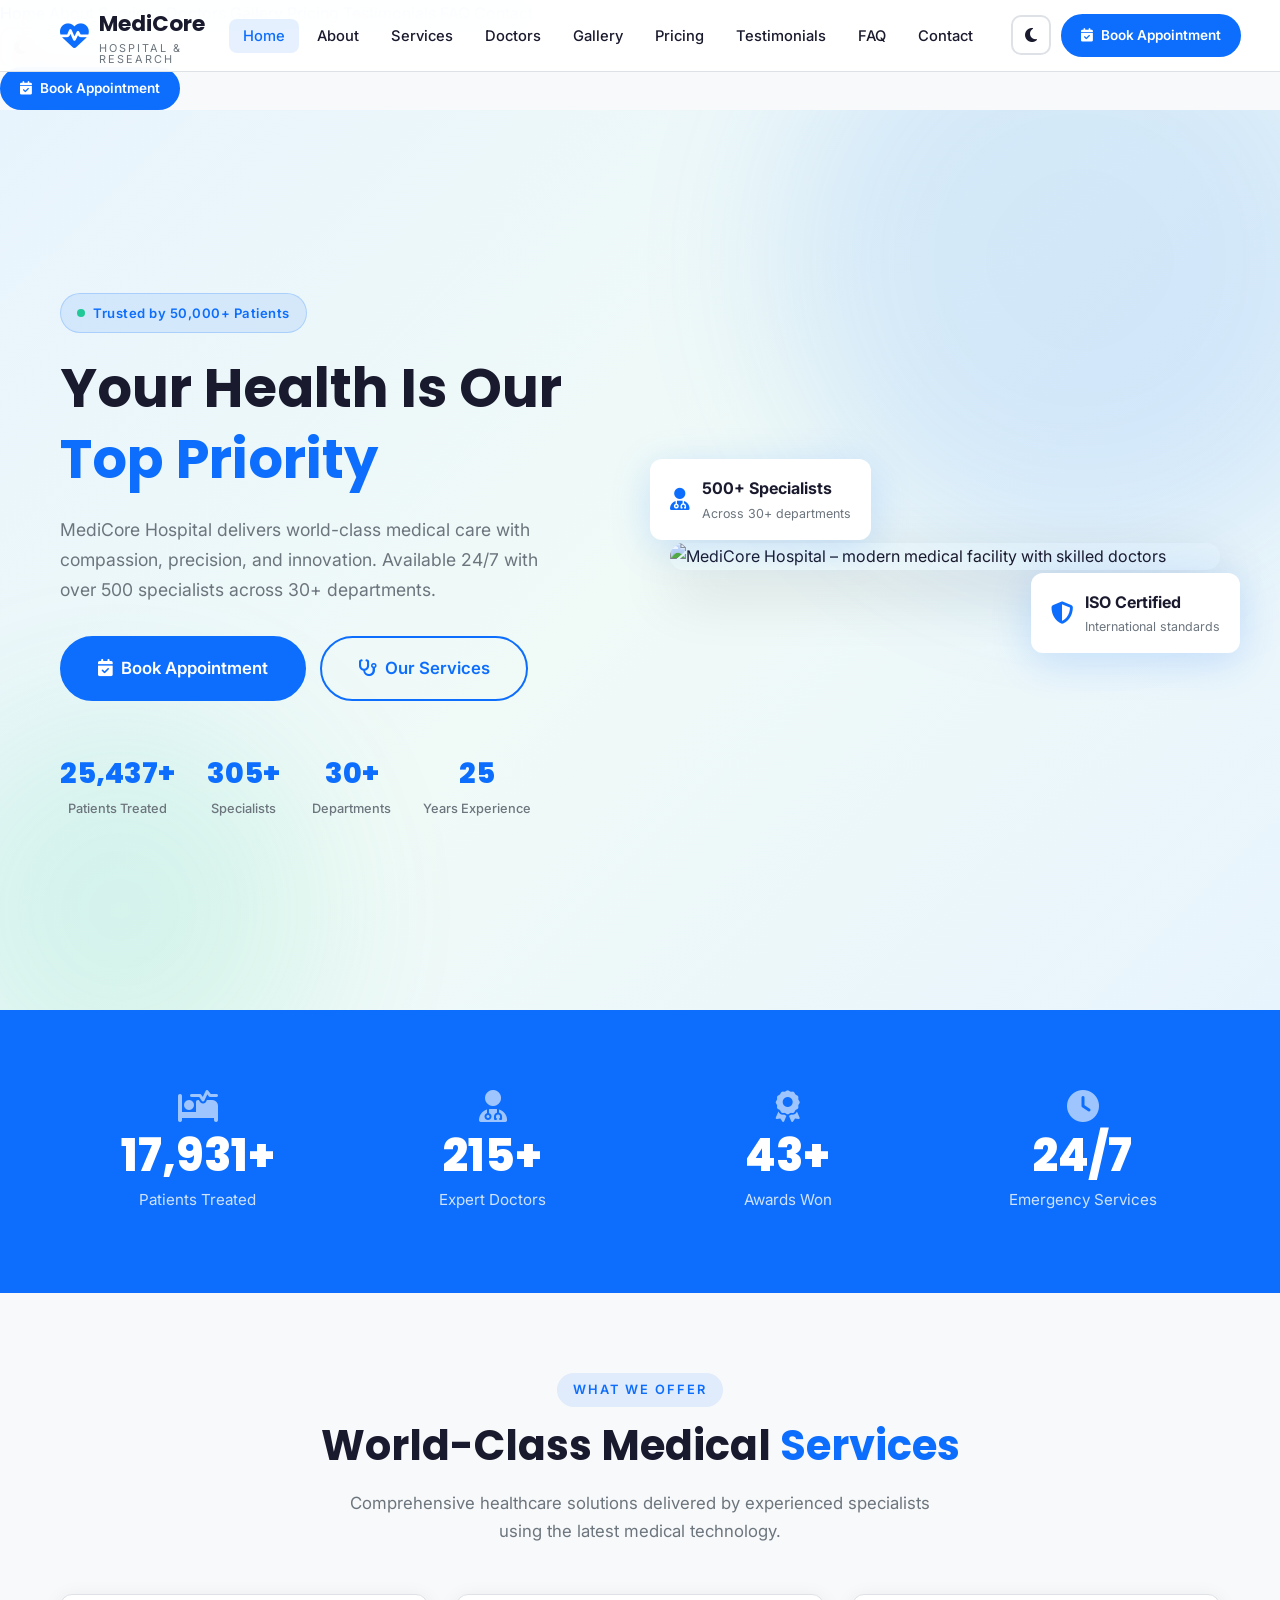
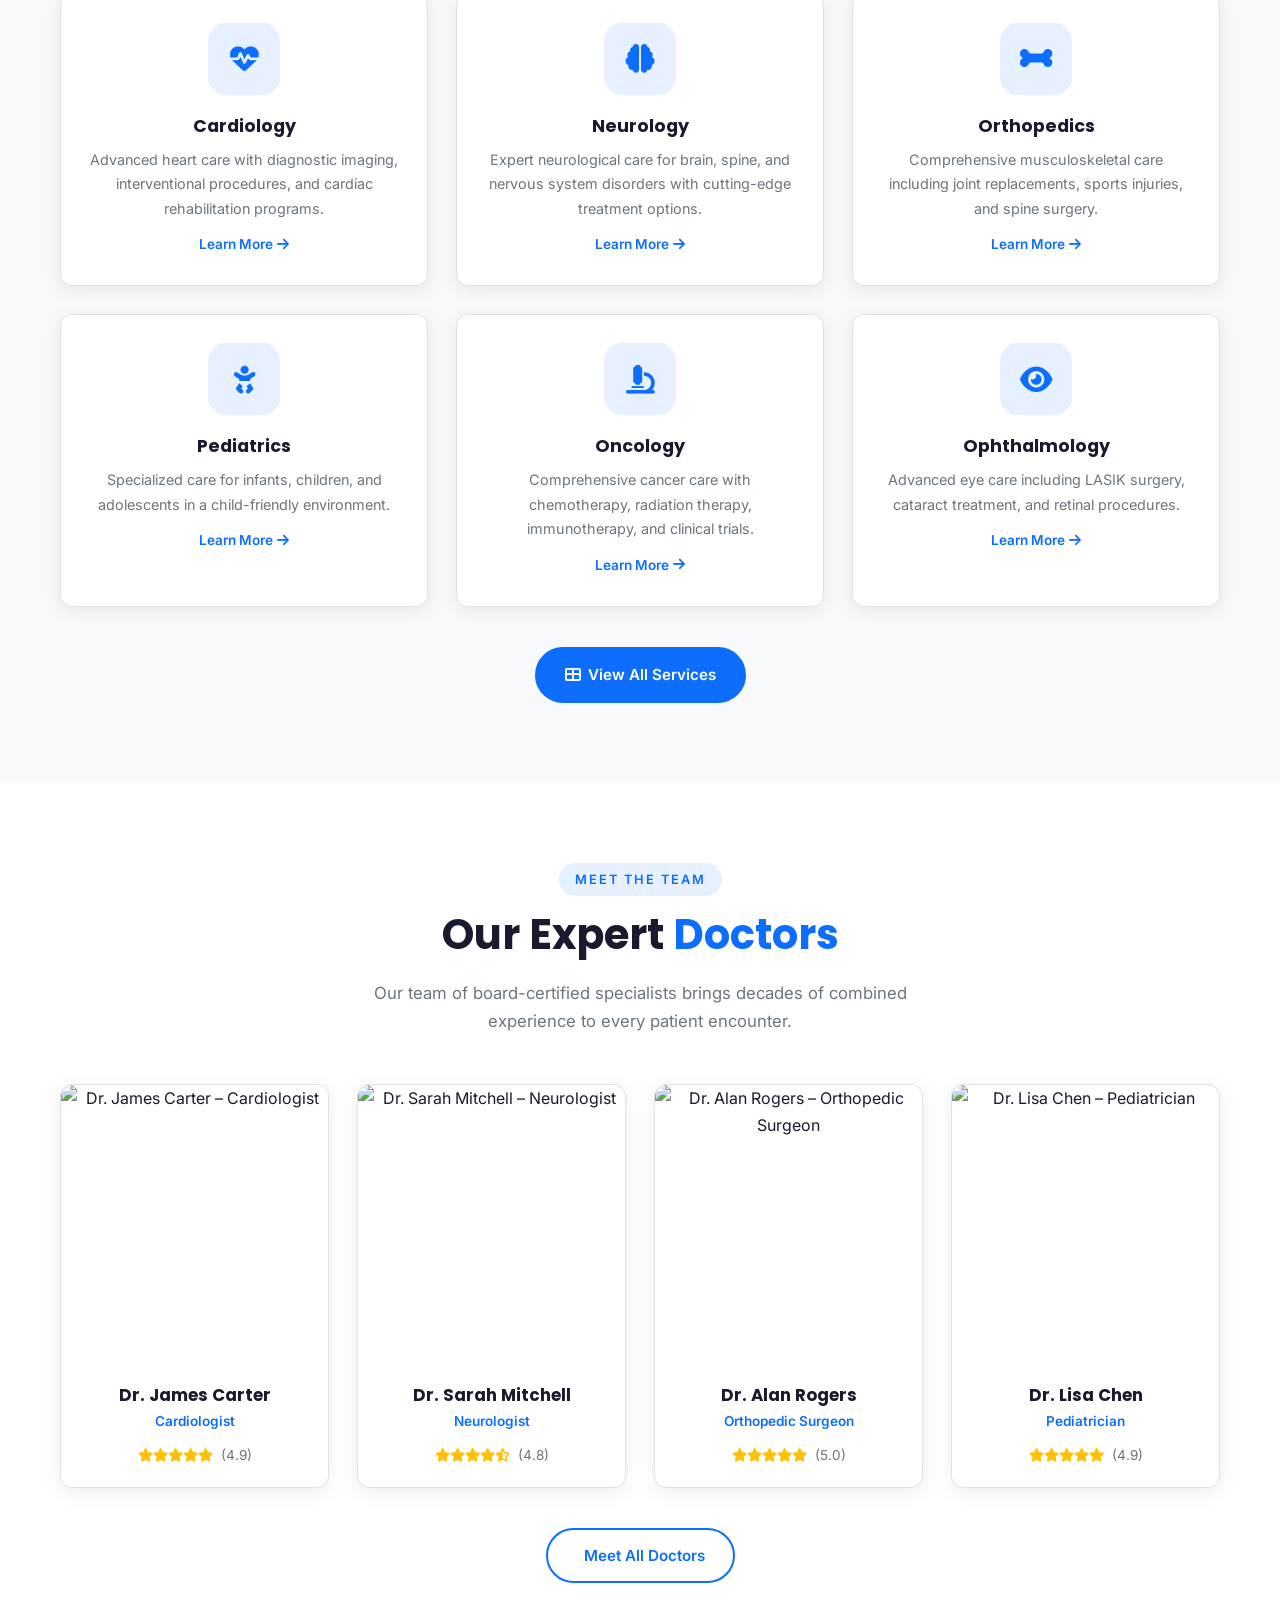
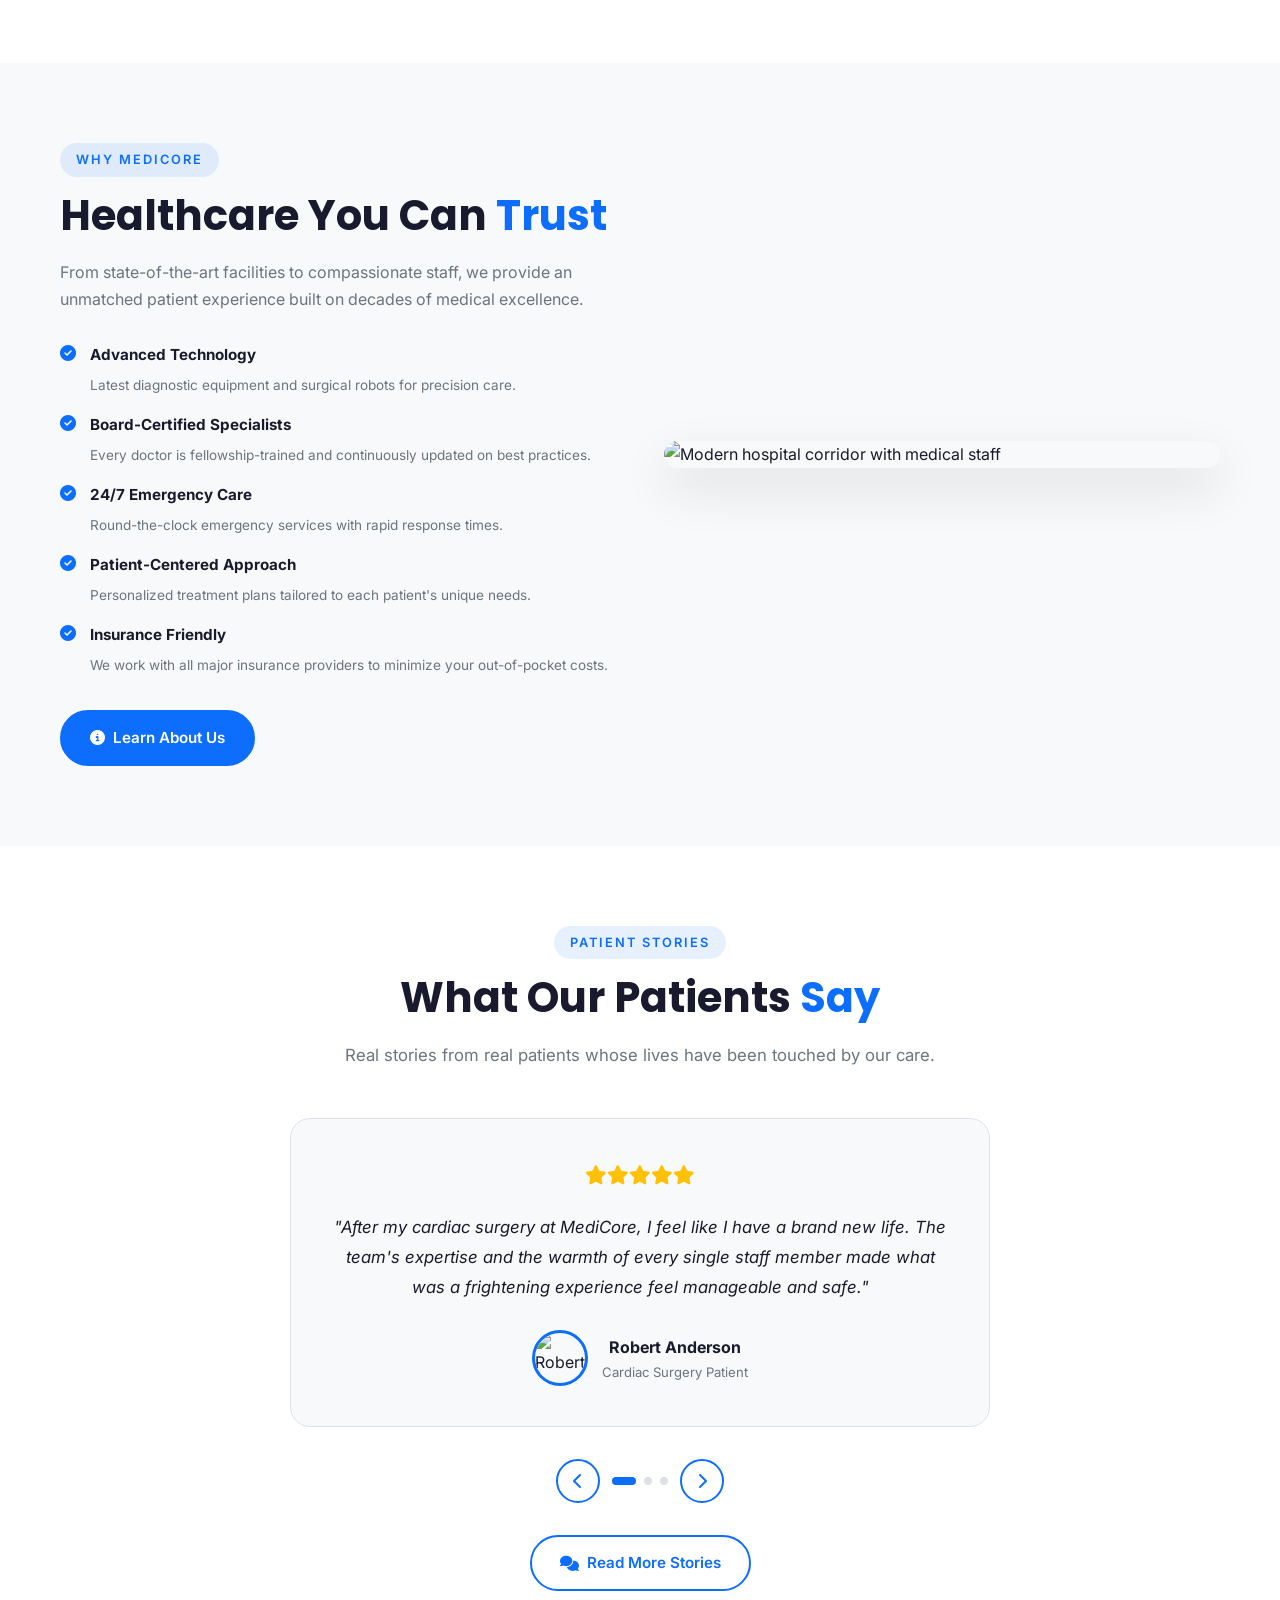
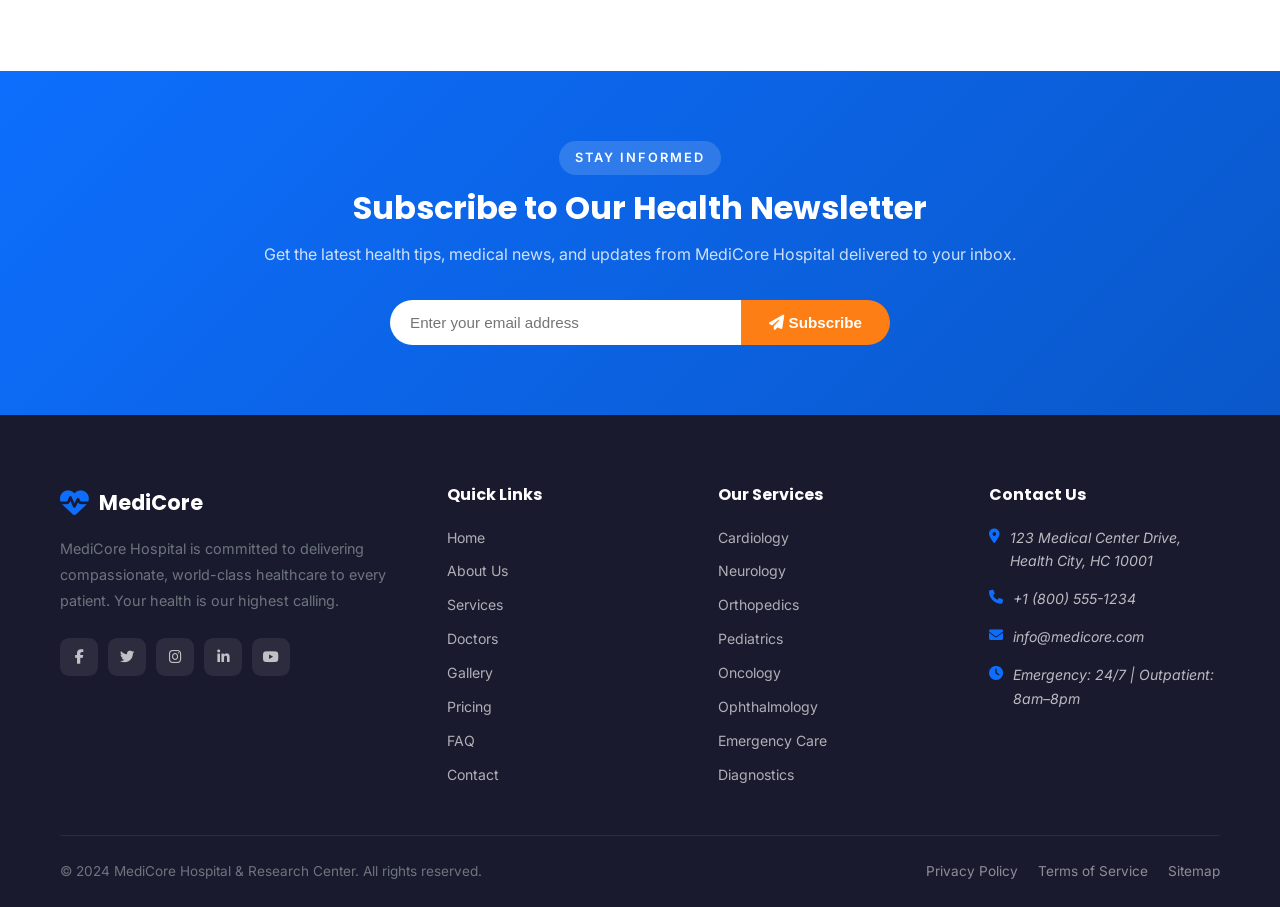
==== index.html @ 4e34cd27 "Initial commit: MediCore Hospital - 10-page responsive medical website" ====
<!DOCTYPE html>
<html lang="en" data-theme="light">
<head>
  <meta charset="UTF-8" />
  <meta name="viewport" content="width=device-width, initial-scale=1.0" />
  <title>MediCore Hospital – Advanced Healthcare for Every Life</title>
  <meta name="description" content="MediCore Hospital offers world-class medical care with 500+ specialists, 24/7 emergency services, and cutting-edge facilities. Book your appointment today." />
  <meta name="keywords" content="hospital, medical care, healthcare, doctors, specialists, emergency, surgery, diagnostics, MediCore" />
  <meta name="author" content="MediCore Hospital" />
  <meta property="og:title" content="MediCore Hospital – Advanced Healthcare for Every Life" />
  <meta property="og:description" content="World-class healthcare with compassionate care. 24/7 emergency services, 500+ specialists." />
  <meta property="og:type" content="website" />
  <!-- Favicon -->
  <link rel="icon" type="image/svg+xml" href="images/favicon.svg" />
  <!-- Google Fonts -->
  <link rel="preconnect" href="https://fonts.googleapis.com" />
  <link href="https://fonts.googleapis.com/css2?family=Inter:wght@400;500;600;700&family=Poppins:wght@600;700;800&display=swap" rel="stylesheet" />
  <!-- Font Awesome -->
  <link rel="stylesheet" href="https://cdnjs.cloudflare.com/ajax/libs/font-awesome/6.5.0/css/all.min.css" />
  <!-- AOS Animations -->
  <link rel="stylesheet" href="https://unpkg.com/aos@2.3.1/dist/aos.css" />
  <!-- Main CSS -->
  <link rel="stylesheet" href="css/style.css" />
</head>
<body>
<a href="#main-content" class="skip-link">Skip to main content</a>

<!-- ========== PRELOADER ========== -->
<div id="preloader">
  <div class="preloader-logo">
    <i class="fas fa-heartbeat"></i>
    <span>MediCore</span>
  </div>
  <div class="preloader-bar"><div class="preloader-bar-fill"></div></div>
</div>

<!-- ========== NAVBAR ========== -->
<nav class="navbar" role="navigation" aria-label="Main navigation">
  <div class="navbar-inner">
    <a href="index.html" class="navbar-brand" aria-label="MediCore Home">
      <i class="fas fa-heartbeat" aria-hidden="true"></i>
      <div>
        <span class="brand-name">MediCore</span>
        <span class="brand-sub">Hospital &amp; Research</span>
      </div>
    </a>
    <ul class="navbar-nav" role="list">
      <li><a href="index.html" class="nav-link active">Home</a></li>
      <li><a href="pages/about.html" class="nav-link">About</a></li>
      <li><a href="pages/services.html" class="nav-link">Services</a></li>
      <li><a href="pages/doctors.html" class="nav-link">Doctors</a></li>
      <li><a href="pages/gallery.html" class="nav-link">Gallery</a></li>
      <li><a href="pages/pricing.html" class="nav-link">Pricing</a></li>
      <li><a href="pages/testimonials.html" class="nav-link">Testimonials</a></li>
      <li><a href="pages/faq.html" class="nav-link">FAQ</a></li>
      <li><a href="pages/contact.html" class="nav-link">Contact</a></li>
    </ul>
    <div class="navbar-actions">
      <button class="theme-toggle" aria-label="Toggle dark mode" title="Toggle dark mode">
        <i class="fas fa-moon" aria-hidden="true"></i>
      </button>
      <a href="pages/contact.html" class="btn btn-primary btn-sm">
        <i class="fas fa-calendar-check" aria-hidden="true"></i> Book Appointment
      </a>
    </div>
    <button class="hamburger" aria-label="Open mobile menu" aria-expanded="false">
      <span></span><span></span><span></span>
    </button>
  </div>
</nav>

<!-- ========== MOBILE MENU ========== -->
<div class="mobile-menu" role="dialog" aria-label="Mobile navigation">
  <nav class="mobile-nav" role="list">
    <a href="index.html" class="active">Home</a>
    <a href="pages/about.html">About</a>
    <a href="pages/services.html">Services</a>
    <a href="pages/doctors.html">Doctors</a>
    <a href="pages/gallery.html">Gallery</a>
    <a href="pages/pricing.html">Pricing</a>
    <a href="pages/testimonials.html">Testimonials</a>
    <a href="pages/faq.html">FAQ</a>
    <a href="pages/contact.html">Contact</a>
  </nav>
  <div class="mobile-menu-actions">
    <button class="theme-toggle" aria-label="Toggle dark mode">
      <i class="fas fa-moon" aria-hidden="true"></i>
    </button>
    <a href="pages/contact.html" class="btn btn-primary btn-sm" style="flex:1;justify-content:center;">
      <i class="fas fa-calendar-check"></i> Book Appointment
    </a>
  </div>
</div>

<!-- ========== HERO SECTION ========== -->
<main id="main-content">
<section class="hero" aria-label="Hero">
  <div class="hero-bg">
    <div class="hero-blob hero-blob-1"></div>
    <div class="hero-blob hero-blob-2"></div>
  </div>
  <div class="hero-inner">
    <div class="hero-content">
      <div class="hero-badge">
        <span class="dot"></span>
        Trusted by 50,000+ Patients
      </div>
      <h1>Your Health Is Our <span>Top Priority</span></h1>
      <p>MediCore Hospital delivers world-class medical care with compassion, precision, and innovation. Available 24/7 with over 500 specialists across 30+ departments.</p>
      <div class="hero-actions">
        <a href="pages/contact.html" class="btn btn-primary btn-lg">
          <i class="fas fa-calendar-check" aria-hidden="true"></i> Book Appointment
        </a>
        <a href="pages/services.html" class="btn btn-outline btn-lg">
          <i class="fas fa-stethoscope" aria-hidden="true"></i> Our Services
        </a>
      </div>
      <div class="hero-stats">
        <div class="hero-stat-item">
          <div class="num"><span data-counter data-target="50000" data-suffix="+">0</span></div>
          <div class="label">Patients Treated</div>
        </div>
        <div class="hero-stat-item">
          <div class="num"><span data-counter data-target="500" data-suffix="+">0</span></div>
          <div class="label">Specialists</div>
        </div>
        <div class="hero-stat-item">
          <div class="num"><span data-counter data-target="30" data-suffix="+">0</span></div>
          <div class="label">Departments</div>
        </div>
        <div class="hero-stat-item">
          <div class="num"><span data-counter data-target="25" data-suffix="">0</span></div>
          <div class="label">Years Experience</div>
        </div>
      </div>
    </div>
    <div class="hero-image-wrap">
      <img src="https://images.unsplash.com/photo-1551190822-a9333d879b1f?w=700&q=80" alt="MediCore Hospital – modern medical facility with skilled doctors" loading="eager" />
      <div class="hero-card hero-card-1">
        <i class="fas fa-user-md" aria-hidden="true"></i>
        <div>
          <div class="hc-title">500+ Specialists</div>
          <div class="hc-sub">Across 30+ departments</div>
        </div>
      </div>
      <div class="hero-card hero-card-2">
        <i class="fas fa-shield-alt" aria-hidden="true"></i>
        <div>
          <div class="hc-title">ISO Certified</div>
          <div class="hc-sub">International standards</div>
        </div>
      </div>
    </div>
  </div>
</section>

<!-- ========== STATS SECTION ========== -->
<section class="stats-section" aria-label="Hospital statistics">
  <div class="container">
    <div class="stats-grid">
      <div class="stat-item" data-aos="fade-up" data-aos-delay="0">
        <i class="fas fa-procedures" aria-hidden="true"></i>
        <div class="stat-num"><span data-counter data-target="50000" data-suffix="+">0</span></div>
        <div class="stat-label">Patients Treated</div>
      </div>
      <div class="stat-item" data-aos="fade-up" data-aos-delay="100">
        <i class="fas fa-user-md" aria-hidden="true"></i>
        <div class="stat-num"><span data-counter data-target="500" data-suffix="+">0</span></div>
        <div class="stat-label">Expert Doctors</div>
      </div>
      <div class="stat-item" data-aos="fade-up" data-aos-delay="200">
        <i class="fas fa-award" aria-hidden="true"></i>
        <div class="stat-num"><span data-counter data-target="120" data-suffix="+">0</span></div>
        <div class="stat-label">Awards Won</div>
      </div>
      <div class="stat-item" data-aos="fade-up" data-aos-delay="300">
        <i class="fas fa-clock" aria-hidden="true"></i>
        <div class="stat-num">24/7</div>
        <div class="stat-label">Emergency Services</div>
      </div>
    </div>
  </div>
</section>

<!-- ========== SERVICES PREVIEW ========== -->
<section aria-labelledby="services-heading">
  <div class="container text-center">
    <span class="section-badge">What We Offer</span>
    <h2 class="section-title" id="services-heading">World-Class Medical <span class="text-primary">Services</span></h2>
    <p class="section-subtitle">Comprehensive healthcare solutions delivered by experienced specialists using the latest medical technology.</p>
    <div class="grid grid-3" style="text-align:left;" data-aos="fade-up">
      <article class="card service-card">
        <div class="card-body">
          <div class="service-icon"><i class="fas fa-heartbeat" aria-hidden="true"></i></div>
          <h3>Cardiology</h3>
          <p>Advanced heart care with diagnostic imaging, interventional procedures, and cardiac rehabilitation programs.</p>
          <a href="pages/services.html" class="learn-more">Learn More <i class="fas fa-arrow-right"></i></a>
        </div>
      </article>
      <article class="card service-card">
        <div class="card-body">
          <div class="service-icon"><i class="fas fa-brain" aria-hidden="true"></i></div>
          <h3>Neurology</h3>
          <p>Expert neurological care for brain, spine, and nervous system disorders with cutting-edge treatment options.</p>
          <a href="pages/services.html" class="learn-more">Learn More <i class="fas fa-arrow-right"></i></a>
        </div>
      </article>
      <article class="card service-card">
        <div class="card-body">
          <div class="service-icon"><i class="fas fa-bone" aria-hidden="true"></i></div>
          <h3>Orthopedics</h3>
          <p>Comprehensive musculoskeletal care including joint replacements, sports injuries, and spine surgery.</p>
          <a href="pages/services.html" class="learn-more">Learn More <i class="fas fa-arrow-right"></i></a>
        </div>
      </article>
      <article class="card service-card">
        <div class="card-body">
          <div class="service-icon"><i class="fas fa-baby" aria-hidden="true"></i></div>
          <h3>Pediatrics</h3>
          <p>Specialized care for infants, children, and adolescents in a child-friendly environment.</p>
          <a href="pages/services.html" class="learn-more">Learn More <i class="fas fa-arrow-right"></i></a>
        </div>
      </article>
      <article class="card service-card">
        <div class="card-body">
          <div class="service-icon"><i class="fas fa-microscope" aria-hidden="true"></i></div>
          <h3>Oncology</h3>
          <p>Comprehensive cancer care with chemotherapy, radiation therapy, immunotherapy, and clinical trials.</p>
          <a href="pages/services.html" class="learn-more">Learn More <i class="fas fa-arrow-right"></i></a>
        </div>
      </article>
      <article class="card service-card">
        <div class="card-body">
          <div class="service-icon"><i class="fas fa-eye" aria-hidden="true"></i></div>
          <h3>Ophthalmology</h3>
          <p>Advanced eye care including LASIK surgery, cataract treatment, and retinal procedures.</p>
          <a href="pages/services.html" class="learn-more">Learn More <i class="fas fa-arrow-right"></i></a>
        </div>
      </article>
    </div>
    <a href="pages/services.html" class="btn btn-primary" style="margin-top:40px;">
      <i class="fas fa-th-large"></i> View All Services
    </a>
  </div>
</section>

<!-- ========== DOCTORS PREVIEW ========== -->
<section style="background:var(--bg-white);" aria-labelledby="doctors-heading">
  <div class="container text-center">
    <span class="section-badge">Meet The Team</span>
    <h2 class="section-title" id="doctors-heading">Our Expert <span class="text-primary">Doctors</span></h2>
    <p class="section-subtitle">Our team of board-certified specialists brings decades of combined experience to every patient encounter.</p>
    <div class="grid grid-4" data-aos="fade-up">
      <article class="card doctor-card">
        <div class="doctor-img-wrap">
          <img src="https://images.unsplash.com/photo-1612349317150-e413f6a5b16d?w=400&q=80" alt="Dr. James Carter – Cardiologist" loading="lazy" />
          <div class="doctor-overlay">
            <div class="doctor-social">
              <a href="#" aria-label="LinkedIn"><i class="fab fa-linkedin-in"></i></a>
              <a href="#" aria-label="Twitter"><i class="fab fa-twitter"></i></a>
              <a href="pages/contact.html" aria-label="Email"><i class="fas fa-envelope"></i></a>
            </div>
          </div>
        </div>
        <div class="doctor-info">
          <h3>Dr. James Carter</h3>
          <p class="doctor-specialty">Cardiologist</p>
          <div class="doctor-rating">
            <i class="fas fa-star"></i><i class="fas fa-star"></i><i class="fas fa-star"></i><i class="fas fa-star"></i><i class="fas fa-star"></i>
            <span>(4.9)</span>
          </div>
        </div>
      </article>
      <article class="card doctor-card">
        <div class="doctor-img-wrap">
          <img src="https://images.unsplash.com/photo-1559839734-2b71ea197ec2?w=400&q=80" alt="Dr. Sarah Mitchell – Neurologist" loading="lazy" />
          <div class="doctor-overlay">
            <div class="doctor-social">
              <a href="#" aria-label="LinkedIn"><i class="fab fa-linkedin-in"></i></a>
              <a href="#" aria-label="Twitter"><i class="fab fa-twitter"></i></a>
              <a href="pages/contact.html" aria-label="Email"><i class="fas fa-envelope"></i></a>
            </div>
          </div>
        </div>
        <div class="doctor-info">
          <h3>Dr. Sarah Mitchell</h3>
          <p class="doctor-specialty">Neurologist</p>
          <div class="doctor-rating">
            <i class="fas fa-star"></i><i class="fas fa-star"></i><i class="fas fa-star"></i><i class="fas fa-star"></i><i class="fas fa-star-half-alt"></i>
            <span>(4.8)</span>
          </div>
        </div>
      </article>
      <article class="card doctor-card">
        <div class="doctor-img-wrap">
          <img src="https://images.unsplash.com/photo-1582750433449-648ed127bb54?w=400&q=80" alt="Dr. Alan Rogers – Orthopedic Surgeon" loading="lazy" />
          <div class="doctor-overlay">
            <div class="doctor-social">
              <a href="#" aria-label="LinkedIn"><i class="fab fa-linkedin-in"></i></a>
              <a href="#" aria-label="Twitter"><i class="fab fa-twitter"></i></a>
              <a href="pages/contact.html" aria-label="Email"><i class="fas fa-envelope"></i></a>
            </div>
          </div>
        </div>
        <div class="doctor-info">
          <h3>Dr. Alan Rogers</h3>
          <p class="doctor-specialty">Orthopedic Surgeon</p>
          <div class="doctor-rating">
            <i class="fas fa-star"></i><i class="fas fa-star"></i><i class="fas fa-star"></i><i class="fas fa-star"></i><i class="fas fa-star"></i>
            <span>(5.0)</span>
          </div>
        </div>
      </article>
      <article class="card doctor-card">
        <div class="doctor-img-wrap">
          <img src="https://images.unsplash.com/photo-1594824476967-48c8b964273f?w=400&q=80" alt="Dr. Lisa Chen – Pediatrician" loading="lazy" />
          <div class="doctor-overlay">
            <div class="doctor-social">
              <a href="#" aria-label="LinkedIn"><i class="fab fa-linkedin-in"></i></a>
              <a href="#" aria-label="Twitter"><i class="fab fa-twitter"></i></a>
              <a href="pages/contact.html" aria-label="Email"><i class="fas fa-envelope"></i></a>
            </div>
          </div>
        </div>
        <div class="doctor-info">
          <h3>Dr. Lisa Chen</h3>
          <p class="doctor-specialty">Pediatrician</p>
          <div class="doctor-rating">
            <i class="fas fa-star"></i><i class="fas fa-star"></i><i class="fas fa-star"></i><i class="fas fa-star"></i><i class="fas fa-star"></i>
            <span>(4.9)</span>
          </div>
        </div>
      </article>
    </div>
    <a href="pages/doctors.html" class="btn btn-outline" style="margin-top:40px;">
      <i class="fas fa-users-medical"></i> Meet All Doctors
    </a>
  </div>
</section>

<!-- ========== WHY CHOOSE US ========== -->
<section aria-labelledby="why-heading">
  <div class="container">
    <div class="two-col">
      <div data-aos="fade-right">
        <span class="section-badge">Why MediCore</span>
        <h2 class="section-title" id="why-heading">Healthcare You Can <span class="text-primary">Trust</span></h2>
        <p style="margin-bottom:28px;">From state-of-the-art facilities to compassionate staff, we provide an unmatched patient experience built on decades of medical excellence.</p>
        <ul class="icon-list">
          <li class="icon-list-item">
            <i class="fas fa-check-circle" aria-hidden="true"></i>
            <div><strong>Advanced Technology</strong><span>Latest diagnostic equipment and surgical robots for precision care.</span></div>
          </li>
          <li class="icon-list-item">
            <i class="fas fa-check-circle" aria-hidden="true"></i>
            <div><strong>Board-Certified Specialists</strong><span>Every doctor is fellowship-trained and continuously updated on best practices.</span></div>
          </li>
          <li class="icon-list-item">
            <i class="fas fa-check-circle" aria-hidden="true"></i>
            <div><strong>24/7 Emergency Care</strong><span>Round-the-clock emergency services with rapid response times.</span></div>
          </li>
          <li class="icon-list-item">
            <i class="fas fa-check-circle" aria-hidden="true"></i>
            <div><strong>Patient-Centered Approach</strong><span>Personalized treatment plans tailored to each patient's unique needs.</span></div>
          </li>
          <li class="icon-list-item">
            <i class="fas fa-check-circle" aria-hidden="true"></i>
            <div><strong>Insurance Friendly</strong><span>We work with all major insurance providers to minimize your out-of-pocket costs.</span></div>
          </li>
        </ul>
        <a href="pages/about.html" class="btn btn-primary" style="margin-top:32px;">
          <i class="fas fa-info-circle"></i> Learn About Us
        </a>
      </div>
      <div data-aos="fade-left">
        <img src="https://images.unsplash.com/photo-1519494026892-80bbd2d6fd0d?w=700&q=80" alt="Modern hospital corridor with medical staff" loading="lazy" style="border-radius:20px;box-shadow:0 20px 50px rgba(0,0,0,0.12);" />
      </div>
    </div>
  </div>
</section>

<!-- ========== TESTIMONIALS ========== -->
<section class="testimonials-section" aria-labelledby="testimonials-heading">
  <div class="container text-center">
    <span class="section-badge">Patient Stories</span>
    <h2 class="section-title" id="testimonials-heading">What Our Patients <span class="text-primary">Say</span></h2>
    <p class="section-subtitle">Real stories from real patients whose lives have been touched by our care.</p>
    <div class="testimonial-slider">
      <div class="testimonial-track">
        <div class="testimonial-slide">
          <div class="testimonial-card">
            <div class="testimonial-stars">
              <i class="fas fa-star"></i><i class="fas fa-star"></i><i class="fas fa-star"></i><i class="fas fa-star"></i><i class="fas fa-star"></i>
            </div>
            <p class="testimonial-text">"After my cardiac surgery at MediCore, I feel like I have a brand new life. The team's expertise and the warmth of every single staff member made what was a frightening experience feel manageable and safe."</p>
            <div class="testimonial-author">
              <img src="https://randomuser.me/api/portraits/men/32.jpg" alt="Robert Anderson, cardiac surgery patient" />
              <div>
                <div class="t-author-name">Robert Anderson</div>
                <div class="t-author-role">Cardiac Surgery Patient</div>
              </div>
            </div>
          </div>
        </div>
        <div class="testimonial-slide">
          <div class="testimonial-card">
            <div class="testimonial-stars">
              <i class="fas fa-star"></i><i class="fas fa-star"></i><i class="fas fa-star"></i><i class="fas fa-star"></i><i class="fas fa-star"></i>
            </div>
            <p class="testimonial-text">"The pediatric team at MediCore is phenomenal. When my daughter needed emergency surgery, they were calm, professional, and incredibly kind. She's fully recovered and we couldn't be more grateful."</p>
            <div class="testimonial-author">
              <img src="https://randomuser.me/api/portraits/women/44.jpg" alt="Emily Torres, mother of a pediatric patient" />
              <div>
                <div class="t-author-name">Emily Torres</div>
                <div class="t-author-role">Mother of Pediatric Patient</div>
              </div>
            </div>
          </div>
        </div>
        <div class="testimonial-slide">
          <div class="testimonial-card">
            <div class="testimonial-stars">
              <i class="fas fa-star"></i><i class="fas fa-star"></i><i class="fas fa-star"></i><i class="fas fa-star"></i><i class="fas fa-star-half-alt"></i>
            </div>
            <p class="testimonial-text">"I was diagnosed with a neurological condition that had me terrified. Dr. Mitchell not only explained everything clearly but also outlined a treatment plan that has dramatically improved my quality of life."</p>
            <div class="testimonial-author">
              <img src="https://randomuser.me/api/portraits/men/65.jpg" alt="Michael Brown, neurology patient" />
              <div>
                <div class="t-author-name">Michael Brown</div>
                <div class="t-author-role">Neurology Patient</div>
              </div>
            </div>
          </div>
        </div>
      </div>
    </div>
    <div class="slider-controls">
      <button class="slider-btn prev" aria-label="Previous testimonial"><i class="fas fa-chevron-left"></i></button>
      <div class="slider-dots" role="tablist" aria-label="Testimonial navigation"></div>
      <button class="slider-btn next" aria-label="Next testimonial"><i class="fas fa-chevron-right"></i></button>
    </div>
    <a href="pages/testimonials.html" class="btn btn-outline" style="margin-top:32px;">
      <i class="fas fa-comments"></i> Read More Stories
    </a>
  </div>
</section>

<!-- ========== NEWSLETTER ========== -->
<section class="newsletter-section" aria-labelledby="newsletter-heading">
  <div class="container">
    <span class="section-badge" style="background:rgba(255,255,255,0.15);color:#fff;">Stay Informed</span>
    <h2 id="newsletter-heading">Subscribe to Our Health Newsletter</h2>
    <p>Get the latest health tips, medical news, and updates from MediCore Hospital delivered to your inbox.</p>
    <form class="newsletter-form" novalidate aria-label="Newsletter subscription">
      <input type="email" placeholder="Enter your email address" aria-label="Email address" required />
      <button type="submit"><i class="fas fa-paper-plane"></i> Subscribe</button>
    </form>
  </div>
</section>
</main>

<!-- ========== FOOTER ========== -->
<footer class="footer" role="contentinfo">
  <div class="container">
    <div class="footer-grid">
      <div class="footer-brand">
        <div class="brand">
          <i class="fas fa-heartbeat" aria-hidden="true"></i>
          <span>MediCore</span>
        </div>
        <p>MediCore Hospital is committed to delivering compassionate, world-class healthcare to every patient. Your health is our highest calling.</p>
        <div class="footer-social" aria-label="Social media links">
          <a href="#" aria-label="Facebook"><i class="fab fa-facebook-f"></i></a>
          <a href="#" aria-label="Twitter"><i class="fab fa-twitter"></i></a>
          <a href="#" aria-label="Instagram"><i class="fab fa-instagram"></i></a>
          <a href="#" aria-label="LinkedIn"><i class="fab fa-linkedin-in"></i></a>
          <a href="#" aria-label="YouTube"><i class="fab fa-youtube"></i></a>
        </div>
      </div>
      <div class="footer-col">
        <h4>Quick Links</h4>
        <nav class="footer-links" aria-label="Footer navigation">
          <a href="index.html">Home</a>
          <a href="pages/about.html">About Us</a>
          <a href="pages/services.html">Services</a>
          <a href="pages/doctors.html">Doctors</a>
          <a href="pages/gallery.html">Gallery</a>
          <a href="pages/pricing.html">Pricing</a>
          <a href="pages/faq.html">FAQ</a>
          <a href="pages/contact.html">Contact</a>
        </nav>
      </div>
      <div class="footer-col">
        <h4>Our Services</h4>
        <nav class="footer-links" aria-label="Services navigation">
          <a href="pages/services.html">Cardiology</a>
          <a href="pages/services.html">Neurology</a>
          <a href="pages/services.html">Orthopedics</a>
          <a href="pages/services.html">Pediatrics</a>
          <a href="pages/services.html">Oncology</a>
          <a href="pages/services.html">Ophthalmology</a>
          <a href="pages/services.html">Emergency Care</a>
          <a href="pages/services.html">Diagnostics</a>
        </nav>
      </div>
      <div class="footer-col">
        <h4>Contact Us</h4>
        <address>
          <div class="footer-contact-item">
            <i class="fas fa-map-marker-alt" aria-hidden="true"></i>
            <span>123 Medical Center Drive, Health City, HC 10001</span>
          </div>
          <div class="footer-contact-item">
            <i class="fas fa-phone" aria-hidden="true"></i>
            <span><a href="tel:+18005551234" style="color:inherit;">+1 (800) 555-1234</a></span>
          </div>
          <div class="footer-contact-item">
            <i class="fas fa-envelope" aria-hidden="true"></i>
            <span><a href="mailto:info@medicore.com" style="color:inherit;">info@medicore.com</a></span>
          </div>
          <div class="footer-contact-item">
            <i class="fas fa-clock" aria-hidden="true"></i>
            <span>Emergency: 24/7 | Outpatient: 8am–8pm</span>
          </div>
        </address>
      </div>
    </div>
    <div class="footer-bottom">
      <p>&copy; 2024 MediCore Hospital &amp; Research Center. All rights reserved.</p>
      <div class="footer-bottom-links">
        <a href="#">Privacy Policy</a>
        <a href="#">Terms of Service</a>
        <a href="#">Sitemap</a>
      </div>
    </div>
  </div>
</footer>

<!-- ========== BACK TO TOP ========== -->
<button class="back-to-top" aria-label="Back to top">
  <i class="fas fa-arrow-up" aria-hidden="true"></i>
</button>

<!-- ========== LIGHTBOX ========== -->
<div class="lightbox" role="dialog" aria-modal="true" aria-label="Image lightbox">
  <button class="lightbox-close" aria-label="Close lightbox"><i class="fas fa-times"></i></button>
  <button class="lightbox-prev" aria-label="Previous image"><i class="fas fa-chevron-left"></i></button>
  <img class="lightbox-img" src="" alt="" />
  <button class="lightbox-next" aria-label="Next image"><i class="fas fa-chevron-right"></i></button>
</div>

<!-- Scripts -->
<script src="https://unpkg.com/aos@2.3.1/dist/aos.js"></script>
<script src="js/main.js"></script>
</body>
</html>
---- css/style.css ----
/* =============================================
   MEDICORE HOSPITAL - Main Stylesheet
   ============================================= */

/* ---- CSS Variables ---- */
:root {
  --primary: #0d6efd;
  --primary-dark: #0a58ca;
  --secondary: #20c997;
  --accent: #fd7e14;
  --danger: #dc3545;
  --success: #198754;
  --bg-light: #f8f9fa;
  --bg-white: #ffffff;
  --text-dark: #1a1a2e;
  --text-muted: #6c757d;
  --text-light: #f8f9fa;
  --border-color: #dee2e6;
  --card-shadow: 0 4px 20px rgba(0,0,0,0.08);
  --card-shadow-hover: 0 8px 40px rgba(13,110,253,0.18);
  --radius: 12px;
  --radius-lg: 20px;
  --transition: all 0.3s ease;
  --font-main: 'Inter', 'Segoe UI', sans-serif;
  --font-heading: 'Poppins', 'Segoe UI', sans-serif;
  --navbar-height: 72px;
  --section-pad: 80px 0;
}

/* ---- Dark Mode Variables ---- */
[data-theme="dark"] {
  --bg-light: #0f1117;
  --bg-white: #1a1d27;
  --text-dark: #e9ecef;
  --text-muted: #adb5bd;
  --border-color: #2d3142;
  --card-shadow: 0 4px 20px rgba(0,0,0,0.4);
  --card-shadow-hover: 0 8px 40px rgba(13,110,253,0.3);
}

/* ---- Reset & Base ---- */
*, *::before, *::after { box-sizing: border-box; margin: 0; padding: 0; }
html { scroll-behavior: smooth; font-size: 16px; }
body {
  font-family: var(--font-main);
  background: var(--bg-light);
  color: var(--text-dark);
  line-height: 1.7;
  transition: background 0.3s, color 0.3s;
  overflow-x: hidden;
}
a { color: var(--primary); text-decoration: none; transition: var(--transition); }
a:hover { color: var(--primary-dark); }
img { max-width: 100%; height: auto; display: block; }
ul { list-style: none; }
h1,h2,h3,h4,h5,h6 { font-family: var(--font-heading); font-weight: 700; line-height: 1.3; color: var(--text-dark); }
p { color: var(--text-muted); }
section { padding: var(--section-pad); }

/* ---- Utility Classes ---- */
.container { max-width: 1200px; margin: 0 auto; padding: 0 20px; }
.text-center { text-align: center; }
.text-primary { color: var(--primary) !important; }
.bg-primary { background: var(--primary) !important; }
.section-badge {
  display: inline-block;
  background: rgba(13,110,253,0.1);
  color: var(--primary);
  font-size: 0.8rem;
  font-weight: 600;
  letter-spacing: 2px;
  text-transform: uppercase;
  padding: 6px 16px;
  border-radius: 50px;
  margin-bottom: 12px;
}
.section-title { font-size: clamp(1.8rem, 4vw, 2.6rem); margin-bottom: 16px; }
.section-subtitle { font-size: 1.05rem; color: var(--text-muted); max-width: 600px; margin: 0 auto 48px; }

/* ---- Buttons ---- */
.btn {
  display: inline-flex;
  align-items: center;
  gap: 8px;
  padding: 13px 28px;
  border-radius: 50px;
  font-weight: 600;
  font-size: 0.95rem;
  border: 2px solid transparent;
  cursor: pointer;
  transition: var(--transition);
  text-decoration: none;
  white-space: nowrap;
}
.btn-primary { background: var(--primary); color: #fff; border-color: var(--primary); }
.btn-primary:hover { background: var(--primary-dark); border-color: var(--primary-dark); color: #fff; transform: translateY(-2px); box-shadow: 0 6px 20px rgba(13,110,253,0.35); }
.btn-outline { background: transparent; color: var(--primary); border-color: var(--primary); }
.btn-outline:hover { background: var(--primary); color: #fff; transform: translateY(-2px); }
.btn-white { background: #fff; color: var(--primary); border-color: #fff; }
.btn-white:hover { background: var(--primary); color: #fff; border-color: var(--primary); transform: translateY(-2px); }
.btn-sm { padding: 8px 18px; font-size: 0.85rem; }
.btn-lg { padding: 16px 36px; font-size: 1.05rem; }

/* ---- Cards ---- */
.card {
  background: var(--bg-white);
  border-radius: var(--radius);
  box-shadow: var(--card-shadow);
  border: 1px solid var(--border-color);
  overflow: hidden;
  transition: var(--transition);
}
.card:hover { transform: translateY(-6px); box-shadow: var(--card-shadow-hover); }
.card-body { padding: 28px; }
.card-img { width: 100%; height: 220px; object-fit: cover; }

/* ---- Grid System ---- */
.grid { display: grid; gap: 28px; }
.grid-2 { grid-template-columns: repeat(2, 1fr); }
.grid-3 { grid-template-columns: repeat(3, 1fr); }
.grid-4 { grid-template-columns: repeat(4, 1fr); }

/* ---- Form Elements ---- */
.form-group { margin-bottom: 20px; }
.form-label { display: block; font-weight: 600; margin-bottom: 8px; font-size: 0.9rem; }
.form-control {
  width: 100%;
  padding: 12px 18px;
  border: 2px solid var(--border-color);
  border-radius: var(--radius);
  background: var(--bg-white);
  color: var(--text-dark);
  font-size: 0.95rem;
  font-family: var(--font-main);
  transition: var(--transition);
  outline: none;
}
.form-control:focus { border-color: var(--primary); box-shadow: 0 0 0 4px rgba(13,110,253,0.1); }
.form-control::placeholder { color: var(--text-muted); }
textarea.form-control { resize: vertical; min-height: 130px; }
.form-error { color: var(--danger); font-size: 0.8rem; margin-top: 5px; display: none; }
.form-error.show { display: block; }
.form-control.error { border-color: var(--danger); }

/* ============================================
   PRELOADER
   ============================================ */
#preloader {
  position: fixed;
  inset: 0;
  background: var(--bg-white);
  z-index: 9999;
  display: flex;
  align-items: center;
  justify-content: center;
  flex-direction: column;
  gap: 20px;
  transition: opacity 0.5s, visibility 0.5s;
}
#preloader.hidden { opacity: 0; visibility: hidden; }
.preloader-logo { display: flex; align-items: center; gap: 12px; }
.preloader-logo i { font-size: 2.5rem; color: var(--primary); animation: pulse 1s infinite; }
.preloader-logo span { font-family: var(--font-heading); font-size: 1.8rem; font-weight: 700; color: var(--text-dark); }
.preloader-bar { width: 200px; height: 4px; background: var(--border-color); border-radius: 2px; overflow: hidden; }
.preloader-bar-fill { height: 100%; background: var(--primary); border-radius: 2px; animation: loading 1.8s ease-in-out forwards; }
@keyframes loading { 0% { width: 0%; } 60% { width: 80%; } 100% { width: 100%; } }
@keyframes pulse { 0%,100% { transform: scale(1); } 50% { transform: scale(1.1); } }

/* ============================================
   NAVBAR
   ============================================ */
.navbar {
  position: fixed;
  top: 0;
  left: 0;
  right: 0;
  height: var(--navbar-height);
  z-index: 1000;
  background: rgba(255,255,255,0.95);
  backdrop-filter: blur(16px);
  border-bottom: 1px solid var(--border-color);
  transition: var(--transition);
}
[data-theme="dark"] .navbar { background: rgba(26,29,39,0.95); }
.navbar.scrolled { box-shadow: 0 4px 20px rgba(0,0,0,0.1); }
.navbar-inner {
  max-width: 1200px;
  margin: 0 auto;
  padding: 0 20px;
  height: 100%;
  display: flex;
  align-items: center;
  justify-content: space-between;
  gap: 24px;
}
.navbar-brand { display: flex; align-items: center; gap: 10px; text-decoration: none; }
.navbar-brand i { font-size: 1.8rem; color: var(--primary); }
.navbar-brand .brand-name { font-family: var(--font-heading); font-size: 1.35rem; font-weight: 700; color: var(--text-dark); }
.navbar-brand .brand-sub { font-size: 0.68rem; color: var(--text-muted); letter-spacing: 2px; text-transform: uppercase; display: block; line-height: 1; }
.navbar-nav { display: flex; align-items: center; gap: 4px; }
.nav-link {
  padding: 8px 14px;
  border-radius: 8px;
  font-weight: 500;
  font-size: 0.92rem;
  color: var(--text-dark);
  transition: var(--transition);
  white-space: nowrap;
}
.nav-link:hover, .nav-link.active { background: rgba(13,110,253,0.1); color: var(--primary); }
.navbar-actions { display: flex; align-items: center; gap: 10px; }
.theme-toggle {
  width: 40px; height: 40px;
  border-radius: 10px;
  border: 2px solid var(--border-color);
  background: var(--bg-white);
  cursor: pointer;
  display: flex; align-items: center; justify-content: center;
  font-size: 1rem;
  color: var(--text-dark);
  transition: var(--transition);
}
.theme-toggle:hover { border-color: var(--primary); color: var(--primary); }
.hamburger {
  display: none;
  flex-direction: column;
  gap: 5px;
  cursor: pointer;
  padding: 8px;
  border-radius: 8px;
  background: transparent;
  border: none;
}
.hamburger span {
  width: 22px; height: 2px;
  background: var(--text-dark);
  border-radius: 2px;
  transition: var(--transition);
  display: block;
}
.hamburger.active span:nth-child(1) { transform: rotate(45deg) translate(5px, 5px); }
.hamburger.active span:nth-child(2) { opacity: 0; }
.hamburger.active span:nth-child(3) { transform: rotate(-45deg) translate(5px, -5px); }

/* ============================================
   HERO SECTION
   ============================================ */
.hero {
  min-height: 100vh;
  display: flex;
  align-items: center;
  position: relative;
  overflow: hidden;
  padding-top: var(--navbar-height);
  background: linear-gradient(135deg, #e8f4fd 0%, #f0faf7 50%, #e8f4fd 100%);
}
[data-theme="dark"] .hero { background: linear-gradient(135deg, #0d1b2a 0%, #0f1117 50%, #0d1b2a 100%); }
.hero-bg {
  position: absolute;
  inset: 0;
  overflow: hidden;
  pointer-events: none;
}
.hero-blob {
  position: absolute;
  border-radius: 50%;
  filter: blur(80px);
  opacity: 0.12;
}
.hero-blob-1 { width: 600px; height: 600px; background: var(--primary); top: -150px; right: -100px; animation: float 8s ease-in-out infinite; }
.hero-blob-2 { width: 400px; height: 400px; background: var(--secondary); bottom: -100px; left: -80px; animation: float 10s ease-in-out infinite reverse; }
@keyframes float { 0%,100% { transform: translateY(0px); } 50% { transform: translateY(-30px); } }
.hero-inner {
  max-width: 1200px;
  margin: 0 auto;
  padding: 60px 20px;
  display: grid;
  grid-template-columns: 1fr 1fr;
  gap: 60px;
  align-items: center;
  width: 100%;
  position: relative;
  z-index: 1;
}
.hero-badge {
  display: inline-flex;
  align-items: center;
  gap: 8px;
  background: rgba(13,110,253,0.1);
  border: 1px solid rgba(13,110,253,0.2);
  color: var(--primary);
  padding: 8px 16px;
  border-radius: 50px;
  font-size: 0.82rem;
  font-weight: 600;
  margin-bottom: 20px;
  letter-spacing: 0.5px;
}
.hero-badge .dot { width: 8px; height: 8px; background: var(--secondary); border-radius: 50%; animation: blink 1.5s infinite; }
@keyframes blink { 0%,100% { opacity: 1; } 50% { opacity: 0.3; } }
.hero h1 { font-size: clamp(2.2rem, 5vw, 3.4rem); margin-bottom: 20px; }
.hero h1 span { color: var(--primary); }
.hero p { font-size: 1.1rem; margin-bottom: 32px; max-width: 500px; }
.hero-actions { display: flex; gap: 14px; flex-wrap: wrap; margin-bottom: 48px; }
.hero-stats { display: flex; gap: 32px; flex-wrap: wrap; }
.hero-stat-item { text-align: center; }
.hero-stat-item .num { font-size: 1.8rem; font-weight: 800; color: var(--primary); font-family: var(--font-heading); }
.hero-stat-item .label { font-size: 0.8rem; color: var(--text-muted); font-weight: 500; }
.hero-image-wrap { position: relative; }
.hero-image-wrap img { border-radius: var(--radius-lg); box-shadow: 0 20px 60px rgba(0,0,0,0.15); width: 100%; }
.hero-card {
  position: absolute;
  background: var(--bg-white);
  border-radius: var(--radius);
  padding: 16px 20px;
  box-shadow: var(--card-shadow-hover);
  display: flex;
  align-items: center;
  gap: 12px;
  font-size: 0.85rem;
}
.hero-card-1 { bottom: 30px; left: -20px; }
.hero-card-2 { top: 30px; right: -20px; }
.hero-card i { font-size: 1.4rem; color: var(--primary); }
.hero-card .hc-title { font-weight: 700; font-size: 1rem; color: var(--text-dark); }
.hero-card .hc-sub { color: var(--text-muted); font-size: 0.78rem; }

/* ============================================
   STATS SECTION
   ============================================ */
.stats-section { background: var(--primary); padding: 60px 0; }
.stats-grid { display: grid; grid-template-columns: repeat(4, 1fr); gap: 20px; text-align: center; }
.stat-item { padding: 20px; }
.stat-item .stat-num { font-size: 2.8rem; font-weight: 800; color: #fff; font-family: var(--font-heading); line-height: 1; }
.stat-item .stat-label { color: rgba(255,255,255,0.8); font-size: 0.95rem; margin-top: 8px; }
.stat-item i { font-size: 2rem; color: rgba(255,255,255,0.6); margin-bottom: 12px; }

/* ============================================
   SERVICES SECTION
   ============================================ */
.service-card { text-align: center; transition: var(--transition); }
.service-icon {
  width: 72px; height: 72px;
  background: rgba(13,110,253,0.1);
  border-radius: 18px;
  display: flex; align-items: center; justify-content: center;
  margin: 0 auto 20px;
  font-size: 1.8rem;
  color: var(--primary);
  transition: var(--transition);
}
.service-card:hover .service-icon { background: var(--primary); color: #fff; transform: rotate(5deg) scale(1.1); }
.service-card h3 { font-size: 1.1rem; margin-bottom: 10px; }
.service-card p { font-size: 0.9rem; }
.service-card .learn-more { font-size: 0.85rem; font-weight: 600; color: var(--primary); display: inline-flex; align-items: center; gap: 4px; margin-top: 12px; }
.service-card .learn-more i { transition: var(--transition); }
.service-card:hover .learn-more i { transform: translateX(4px); }

/* ============================================
   DOCTORS SECTION
   ============================================ */
.doctor-card { text-align: center; }
.doctor-img-wrap {
  position: relative;
  overflow: hidden;
  border-radius: var(--radius) var(--radius) 0 0;
}
.doctor-img-wrap img { width: 100%; height: 280px; object-fit: cover; transition: var(--transition); }
.doctor-card:hover .doctor-img-wrap img { transform: scale(1.05); }
.doctor-overlay {
  position: absolute;
  bottom: 0; left: 0; right: 0;
  background: linear-gradient(to top, rgba(13,110,253,0.9), transparent);
  padding: 20px;
  display: flex;
  justify-content: center;
  gap: 10px;
  transform: translateY(100%);
  transition: var(--transition);
}
.doctor-card:hover .doctor-overlay { transform: translateY(0); }
.doctor-social a {
  width: 36px; height: 36px;
  background: rgba(255,255,255,0.2);
  border-radius: 8px;
  display: flex; align-items: center; justify-content: center;
  color: #fff;
  font-size: 0.9rem;
  transition: var(--transition);
}
.doctor-social a:hover { background: #fff; color: var(--primary); }
.doctor-info { padding: 20px; }
.doctor-info h3 { font-size: 1.05rem; margin-bottom: 4px; }
.doctor-specialty { color: var(--primary); font-size: 0.85rem; font-weight: 600; }
.doctor-rating { margin-top: 10px; color: #ffc107; font-size: 0.85rem; }
.doctor-rating span { color: var(--text-muted); margin-left: 4px; }

/* ============================================
   TESTIMONIALS
   ============================================ */
.testimonials-section { background: var(--bg-white); }
.testimonial-slider { position: relative; overflow: hidden; }
.testimonial-track { display: flex; transition: transform 0.5s ease; }
.testimonial-slide { min-width: 100%; padding: 0 20px; }
.testimonial-card {
  background: var(--bg-light);
  border-radius: var(--radius-lg);
  padding: 40px;
  max-width: 700px;
  margin: 0 auto;
  text-align: center;
  border: 1px solid var(--border-color);
}
.testimonial-stars { color: #ffc107; font-size: 1.2rem; margin-bottom: 20px; }
.testimonial-text { font-size: 1.05rem; color: var(--text-dark); margin-bottom: 28px; line-height: 1.8; font-style: italic; }
.testimonial-author { display: flex; align-items: center; justify-content: center; gap: 14px; }
.testimonial-author img { width: 56px; height: 56px; border-radius: 50%; object-fit: cover; border: 3px solid var(--primary); }
.t-author-name { font-weight: 700; font-size: 1rem; }
.t-author-role { font-size: 0.82rem; color: var(--text-muted); }
.slider-controls { display: flex; justify-content: center; gap: 12px; margin-top: 32px; align-items: center; }
.slider-btn {
  width: 44px; height: 44px;
  border-radius: 50%;
  border: 2px solid var(--primary);
  background: transparent;
  color: var(--primary);
  font-size: 1rem;
  cursor: pointer;
  transition: var(--transition);
  display: flex; align-items: center; justify-content: center;
}
.slider-btn:hover { background: var(--primary); color: #fff; }
.slider-dots { display: flex; gap: 8px; }
.slider-dot { width: 8px; height: 8px; border-radius: 50%; background: var(--border-color); cursor: pointer; transition: var(--transition); }
.slider-dot.active { background: var(--primary); width: 24px; border-radius: 4px; }

/* ============================================
   GALLERY SECTION
   ============================================ */
.gallery-grid {
  display: grid;
  grid-template-columns: repeat(3, 1fr);
  gap: 16px;
}
.gallery-item {
  border-radius: var(--radius);
  overflow: hidden;
  position: relative;
  cursor: pointer;
  aspect-ratio: 4/3;
}
.gallery-item img { width: 100%; height: 100%; object-fit: cover; transition: transform 0.4s ease; }
.gallery-item:hover img { transform: scale(1.08); }
.gallery-overlay {
  position: absolute;
  inset: 0;
  background: rgba(13,110,253,0.7);
  display: flex;
  align-items: center;
  justify-content: center;
  opacity: 0;
  transition: var(--transition);
}
.gallery-item:hover .gallery-overlay { opacity: 1; }
.gallery-overlay i { font-size: 2rem; color: #fff; }

/* Lightbox */
.lightbox {
  position: fixed;
  inset: 0;
  background: rgba(0,0,0,0.92);
  z-index: 9000;
  display: flex;
  align-items: center;
  justify-content: center;
  opacity: 0;
  visibility: hidden;
  transition: var(--transition);
}
.lightbox.active { opacity: 1; visibility: visible; }
.lightbox-img { max-width: 90vw; max-height: 85vh; border-radius: var(--radius); object-fit: contain; }
.lightbox-close {
  position: absolute;
  top: 20px; right: 20px;
  width: 44px; height: 44px;
  background: rgba(255,255,255,0.1);
  border: none;
  color: #fff;
  font-size: 1.4rem;
  cursor: pointer;
  border-radius: 50%;
  display: flex; align-items: center; justify-content: center;
  transition: var(--transition);
}
.lightbox-close:hover { background: var(--danger); }
.lightbox-prev, .lightbox-next {
  position: absolute;
  top: 50%; transform: translateY(-50%);
  width: 50px; height: 50px;
  background: rgba(255,255,255,0.1);
  border: none;
  color: #fff;
  font-size: 1.2rem;
  cursor: pointer;
  border-radius: 50%;
  display: flex; align-items: center; justify-content: center;
  transition: var(--transition);
}
.lightbox-prev { left: 20px; }
.lightbox-next { right: 20px; }
.lightbox-prev:hover, .lightbox-next:hover { background: var(--primary); }

/* ============================================
   PRICING
   ============================================ */
.pricing-card { text-align: center; padding: 40px 32px; position: relative; }
.pricing-card.featured {
  background: var(--primary);
  border-color: var(--primary);
}
.pricing-card.featured * { color: #fff !important; }
.pricing-card.featured .btn-outline { border-color: #fff; color: #fff; }
.pricing-card.featured .btn-outline:hover { background: #fff; color: var(--primary) !important; }
.pricing-badge {
  position: absolute;
  top: -14px; left: 50%; transform: translateX(-50%);
  background: var(--accent);
  color: #fff;
  font-size: 0.75rem;
  font-weight: 700;
  padding: 5px 16px;
  border-radius: 50px;
  letter-spacing: 0.5px;
}
.pricing-icon { font-size: 2.2rem; color: var(--primary); margin-bottom: 16px; }
.pricing-card.featured .pricing-icon { color: rgba(255,255,255,0.8) !important; }
.pricing-name { font-size: 1.1rem; margin-bottom: 12px; }
.pricing-price { font-size: 3rem; font-weight: 800; color: var(--text-dark); line-height: 1; font-family: var(--font-heading); }
.pricing-price sup { font-size: 1.2rem; vertical-align: super; font-weight: 600; }
.pricing-price sub { font-size: 0.9rem; vertical-align: baseline; font-weight: 400; color: var(--text-muted); }
.pricing-features { margin: 24px 0; text-align: left; }
.pricing-features li { padding: 8px 0; font-size: 0.9rem; display: flex; align-items: center; gap: 8px; border-bottom: 1px solid var(--border-color); }
.pricing-card.featured .pricing-features li { border-bottom-color: rgba(255,255,255,0.15); }
.pricing-features li i { color: var(--success); flex-shrink: 0; }
.pricing-card.featured .pricing-features li i { color: rgba(255,255,255,0.9) !important; }
.pricing-features li.disabled { opacity: 0.5; }
.pricing-features li.disabled i { color: var(--text-muted) !important; }

/* ============================================
   FAQ SECTION
   ============================================ */
.faq-item { border: 1px solid var(--border-color); border-radius: var(--radius); margin-bottom: 12px; overflow: hidden; background: var(--bg-white); }
.faq-question {
  padding: 20px 24px;
  font-weight: 600;
  font-size: 0.98rem;
  cursor: pointer;
  display: flex;
  justify-content: space-between;
  align-items: center;
  gap: 16px;
  color: var(--text-dark);
  transition: var(--transition);
  user-select: none;
}
.faq-question:hover { color: var(--primary); }
.faq-question.active { color: var(--primary); background: rgba(13,110,253,0.04); }
.faq-icon { flex-shrink: 0; font-size: 0.9rem; transition: transform 0.3s; color: var(--primary); }
.faq-question.active .faq-icon { transform: rotate(45deg); }
.faq-answer { max-height: 0; overflow: hidden; transition: max-height 0.4s ease, padding 0.3s; }
.faq-answer.open { max-height: 300px; padding-bottom: 4px; }
.faq-answer p { padding: 0 24px 20px; font-size: 0.92rem; line-height: 1.8; }

/* ============================================
   CONTACT SECTION
   ============================================ */
.contact-grid { display: grid; grid-template-columns: 1fr 1.4fr; gap: 48px; align-items: start; }
.contact-info-card {
  background: var(--primary);
  border-radius: var(--radius-lg);
  padding: 40px;
  color: #fff;
  height: 100%;
}
.contact-info-card h3 { color: #fff; margin-bottom: 12px; font-size: 1.5rem; }
.contact-info-card p { color: rgba(255,255,255,0.8); margin-bottom: 32px; }
.contact-detail { display: flex; gap: 16px; margin-bottom: 24px; align-items: flex-start; }
.contact-detail-icon {
  width: 44px; height: 44px; flex-shrink: 0;
  background: rgba(255,255,255,0.15);
  border-radius: 10px;
  display: flex; align-items: center; justify-content: center;
  font-size: 1.1rem;
  color: #fff;
}
.contact-detail-text .cd-label { font-size: 0.78rem; color: rgba(255,255,255,0.6); letter-spacing: 1px; text-transform: uppercase; }
.contact-detail-text .cd-value { font-weight: 600; color: #fff; font-size: 0.95rem; margin-top: 2px; }
.contact-social { display: flex; gap: 10px; margin-top: 32px; }
.contact-social a {
  width: 40px; height: 40px;
  background: rgba(255,255,255,0.15);
  border-radius: 10px;
  display: flex; align-items: center; justify-content: center;
  color: #fff;
  transition: var(--transition);
}
.contact-social a:hover { background: #fff; color: var(--primary); }
.map-container { margin-top: 32px; border-radius: var(--radius); overflow: hidden; }
.map-container iframe { width: 100%; height: 300px; border: none; display: block; }
.contact-form-wrap { background: var(--bg-white); border-radius: var(--radius-lg); padding: 40px; box-shadow: var(--card-shadow); border: 1px solid var(--border-color); }
.contact-form-wrap h3 { margin-bottom: 8px; font-size: 1.4rem; }
.contact-form-wrap p { margin-bottom: 28px; font-size: 0.92rem; }
.form-row { display: grid; grid-template-columns: 1fr 1fr; gap: 16px; }
.form-success {
  display: none;
  background: rgba(25,135,84,0.1);
  border: 1px solid var(--success);
  color: var(--success);
  padding: 14px 20px;
  border-radius: var(--radius);
  margin-top: 16px;
  font-size: 0.92rem;
  align-items: center;
  gap: 10px;
}
.form-success.show { display: flex; }

/* ============================================
   NEWSLETTER SECTION
   ============================================ */
.newsletter-section {
  background: linear-gradient(135deg, var(--primary), var(--primary-dark));
  padding: 70px 0;
  text-align: center;
  color: #fff;
}
.newsletter-section h2 { color: #fff; margin-bottom: 12px; font-size: 2rem; }
.newsletter-section p { color: rgba(255,255,255,0.8); margin-bottom: 32px; }
.newsletter-form { display: flex; max-width: 500px; margin: 0 auto; gap: 0; }
.newsletter-form input {
  flex: 1;
  padding: 14px 20px;
  border: none;
  border-radius: 50px 0 0 50px;
  font-size: 0.95rem;
  outline: none;
  background: #fff;
  color: var(--text-dark);
}
.newsletter-form button {
  padding: 14px 28px;
  border-radius: 0 50px 50px 0;
  background: var(--accent);
  color: #fff;
  border: none;
  font-weight: 700;
  cursor: pointer;
  font-size: 0.95rem;
  transition: var(--transition);
}
.newsletter-form button:hover { background: #e8650a; }

/* ============================================
   FOOTER
   ============================================ */
.footer { background: var(--text-dark); color: rgba(255,255,255,0.7); padding: 70px 0 0; }
[data-theme="dark"] .footer { background: #0a0c14; }
.footer-grid { display: grid; grid-template-columns: 1.5fr 1fr 1fr 1fr; gap: 40px; margin-bottom: 48px; }
.footer-brand .brand { display: flex; align-items: center; gap: 10px; margin-bottom: 16px; }
.footer-brand .brand i { font-size: 1.8rem; color: var(--primary); }
.footer-brand .brand span { font-family: var(--font-heading); font-size: 1.3rem; font-weight: 700; color: #fff; }
.footer-brand p { font-size: 0.9rem; line-height: 1.8; }
.footer-social { display: flex; gap: 10px; margin-top: 24px; }
.footer-social a {
  width: 38px; height: 38px;
  background: rgba(255,255,255,0.08);
  border-radius: 9px;
  display: flex; align-items: center; justify-content: center;
  color: rgba(255,255,255,0.7);
  font-size: 0.9rem;
  transition: var(--transition);
}
.footer-social a:hover { background: var(--primary); color: #fff; }
.footer-col h4 { color: #fff; font-size: 1rem; margin-bottom: 20px; font-family: var(--font-heading); }
.footer-links { display: flex; flex-direction: column; gap: 10px; }
.footer-links a { font-size: 0.88rem; color: rgba(255,255,255,0.65); transition: var(--transition); }
.footer-links a:hover { color: #fff; padding-left: 4px; }
.footer-contact-item { display: flex; align-items: flex-start; gap: 10px; margin-bottom: 14px; font-size: 0.88rem; }
.footer-contact-item i { color: var(--primary); margin-top: 3px; flex-shrink: 0; }
.footer-bottom { border-top: 1px solid rgba(255,255,255,0.08); padding: 24px 0; display: flex; justify-content: space-between; align-items: center; flex-wrap: wrap; gap: 12px; font-size: 0.85rem; }
.footer-bottom-links { display: flex; gap: 20px; }
.footer-bottom-links a { color: rgba(255,255,255,0.5); transition: var(--transition); }
.footer-bottom-links a:hover { color: #fff; }

/* ============================================
   BACK TO TOP
   ============================================ */
.back-to-top {
  position: fixed;
  bottom: 30px; right: 30px;
  width: 46px; height: 46px;
  background: var(--primary);
  color: #fff;
  border: none;
  border-radius: 12px;
  cursor: pointer;
  font-size: 1.1rem;
  display: flex; align-items: center; justify-content: center;
  box-shadow: 0 4px 16px rgba(13,110,253,0.4);
  opacity: 0; visibility: hidden;
  transform: translateY(20px);
  transition: var(--transition);
  z-index: 800;
}
.back-to-top.visible { opacity: 1; visibility: visible; transform: translateY(0); }
.back-to-top:hover { background: var(--primary-dark); transform: translateY(-3px); }

/* ============================================
   PAGE HERO (Inner Pages)
   ============================================ */
.page-hero {
  padding: 120px 0 60px;
  background: linear-gradient(135deg, #e8f4fd, #f0faf7);
  text-align: center;
  position: relative;
  overflow: hidden;
}
[data-theme="dark"] .page-hero { background: linear-gradient(135deg, #0d1b2a, #0f1117); }
.page-hero h1 { font-size: clamp(2rem, 4vw, 3rem); margin-bottom: 12px; }
.breadcrumb { display: flex; align-items: center; justify-content: center; gap: 8px; font-size: 0.88rem; }
.breadcrumb a { color: var(--primary); }
.breadcrumb .sep { color: var(--text-muted); }

/* ============================================
   ABOUT PAGE
   ============================================ */
.about-img-wrap { position: relative; }
.about-img-wrap img { border-radius: var(--radius-lg); width: 100%; box-shadow: 0 20px 50px rgba(0,0,0,0.12); }
.about-exp-badge {
  position: absolute;
  bottom: -20px; right: -20px;
  background: var(--primary);
  color: #fff;
  padding: 24px;
  border-radius: var(--radius);
  text-align: center;
  box-shadow: 0 8px 30px rgba(13,110,253,0.35);
}
.about-exp-badge .num { font-size: 2.5rem; font-weight: 800; line-height: 1; }
.about-exp-badge .txt { font-size: 0.78rem; font-weight: 600; letter-spacing: 1px; text-transform: uppercase; opacity: 0.9; }
.about-features { display: grid; grid-template-columns: 1fr 1fr; gap: 16px; margin: 28px 0; }
.about-feature-item { display: flex; align-items: flex-start; gap: 12px; }
.about-feature-item i { color: var(--primary); margin-top: 3px; flex-shrink: 0; }
.about-feature-item h4 { font-size: 0.92rem; margin-bottom: 4px; }
.about-feature-item p { font-size: 0.82rem; }
.values-grid { display: grid; grid-template-columns: repeat(3, 1fr); gap: 28px; }
.value-card { padding: 32px 24px; text-align: center; }
.value-icon { width: 64px; height: 64px; background: rgba(13,110,253,0.1); border-radius: 16px; display: flex; align-items: center; justify-content: center; margin: 0 auto 16px; font-size: 1.6rem; color: var(--primary); }
.cert-grid { display: flex; flex-wrap: wrap; gap: 16px; justify-content: center; }
.cert-badge {
  display: flex; align-items: center; gap: 10px;
  padding: 12px 20px;
  background: var(--bg-white);
  border: 1px solid var(--border-color);
  border-radius: 50px;
  box-shadow: var(--card-shadow);
  font-size: 0.88rem;
  font-weight: 600;
}
.cert-badge i { color: var(--primary); }

/* ============================================
   404 PAGE
   ============================================ */
.page-404 { min-height: 100vh; display: flex; align-items: center; justify-content: center; text-align: center; padding: 40px 20px; background: var(--bg-light); }
.error-404-num { font-size: clamp(6rem, 20vw, 12rem); font-weight: 900; color: var(--primary); line-height: 1; font-family: var(--font-heading); opacity: 0.15; position: absolute; top: 50%; left: 50%; transform: translate(-50%, -50%); }
.error-content { position: relative; z-index: 1; }
.error-icon { font-size: 4rem; color: var(--primary); margin-bottom: 20px; }
.error-content h2 { font-size: 2rem; margin-bottom: 16px; }
.error-content p { font-size: 1.05rem; margin-bottom: 32px; max-width: 480px; margin-left: auto; margin-right: auto; }
.error-wrapper { position: relative; max-width: 600px; margin: 0 auto; padding: 60px 40px; }

/* ============================================
   RESPONSIVE DESIGN
   ============================================ */
@media (max-width: 1024px) {
  .hero-inner { grid-template-columns: 1fr; gap: 40px; text-align: center; }
  .hero p { max-width: 100%; }
  .hero-actions { justify-content: center; }
  .hero-stats { justify-content: center; }
  .hero-card-1, .hero-card-2 { display: none; }
  .grid-4 { grid-template-columns: repeat(2, 1fr); }
  .stats-grid { grid-template-columns: repeat(2, 1fr); }
  .footer-grid { grid-template-columns: 1fr 1fr; }
  .contact-grid { grid-template-columns: 1fr; }
  .values-grid { grid-template-columns: 1fr 1fr; }
  .about-features { grid-template-columns: 1fr; }
}
@media (max-width: 768px) {
  :root { --section-pad: 56px 0; }
  .navbar-nav, .navbar-actions .btn { display: none; }
  .hamburger { display: flex; }
  .mobile-menu {
    position: fixed;
    top: var(--navbar-height);
    left: 0; right: 0;
    background: var(--bg-white);
    border-bottom: 1px solid var(--border-color);
    padding: 20px;
    transform: translateY(-20px);
    opacity: 0;
    visibility: hidden;
    transition: var(--transition);
    z-index: 999;
  }
  .mobile-menu.open { transform: translateY(0); opacity: 1; visibility: visible; }
  .mobile-nav { display: flex; flex-direction: column; gap: 4px; }
  .mobile-nav a { padding: 12px 16px; border-radius: 8px; font-weight: 500; color: var(--text-dark); display: block; }
  .mobile-nav a:hover, .mobile-nav a.active { background: rgba(13,110,253,0.1); color: var(--primary); }
  .mobile-menu-actions { display: flex; gap: 10px; margin-top: 16px; padding-top: 16px; border-top: 1px solid var(--border-color); }
  .grid-2, .grid-3 { grid-template-columns: 1fr; }
  .gallery-grid { grid-template-columns: repeat(2, 1fr); }
  .stats-grid { grid-template-columns: repeat(2, 1fr); }
  .footer-grid { grid-template-columns: 1fr; }
  .form-row { grid-template-columns: 1fr; }
  .hero-image-wrap { max-width: 480px; margin: 0 auto; }
  .testimonial-card { padding: 28px 20px; }
  .newsletter-form { flex-direction: column; max-width: 340px; }
  .newsletter-form input { border-radius: 50px; }
  .newsletter-form button { border-radius: 50px; }
  .about-exp-badge { position: static; margin-top: 20px; display: inline-block; }
  .values-grid { grid-template-columns: 1fr; }
  .footer-bottom { flex-direction: column; text-align: center; }
}
@media (max-width: 480px) {
  .gallery-grid { grid-template-columns: 1fr; }
  .stats-grid { grid-template-columns: 1fr 1fr; }
  .hero-stat-item .num { font-size: 1.4rem; }
  .pricing-card { padding: 28px 20px; }
}

/* ============================================
   SCROLL ANIMATIONS (Fallback for AOS)
   ============================================ */
[data-aos] { transition-property: opacity, transform; }

/* ============================================
   MISC COMPONENTS
   ============================================ */
.divider { height: 2px; background: linear-gradient(to right, transparent, var(--primary), transparent); margin: 20px 0; border: none; opacity: 0.3; }
.tag {
  display: inline-block;
  background: rgba(13,110,253,0.1);
  color: var(--primary);
  padding: 4px 12px;
  border-radius: 50px;
  font-size: 0.78rem;
  font-weight: 600;
}
.highlight-box {
  background: rgba(13,110,253,0.07);
  border-left: 4px solid var(--primary);
  padding: 20px 24px;
  border-radius: 0 var(--radius) var(--radius) 0;
  margin: 20px 0;
}
.highlight-box p { color: var(--text-dark); font-style: italic; }
.icon-list { display: flex; flex-direction: column; gap: 14px; }
.icon-list-item { display: flex; align-items: flex-start; gap: 14px; }
.icon-list-item i { color: var(--primary); margin-top: 3px; flex-shrink: 0; font-size: 1rem; }
.icon-list-item div strong { display: block; font-size: 0.95rem; margin-bottom: 3px; }
.icon-list-item div span { font-size: 0.85rem; color: var(--text-muted); }
.two-col { display: grid; grid-template-columns: 1fr 1fr; gap: 48px; align-items: center; }
@media (max-width: 768px) { .two-col { grid-template-columns: 1fr; } }

/* ============================================
   ADDITIONS & FIXES
   ============================================ */

/* Gallery fade-in animation for filter */
@keyframes fadeIn {
  from { opacity: 0; transform: translateY(12px); }
  to   { opacity: 1; transform: translateY(0); }
}

/* Lightbox img smooth swap */
.lightbox-img {
  transition: opacity 0.18s ease, transform 0.18s ease;
}

/* Dark mode – fix card & inline-bg elements */
[data-theme="dark"] .hero-card {
  background: #1a1d27;
  border: 1px solid #2d3142;
}
[data-theme="dark"] .cert-badge {
  background: #1a1d27;
  border-color: #2d3142;
}
[data-theme="dark"] .faq-item {
  background: #1a1d27;
}
[data-theme="dark"] .testimonial-card {
  background: #1a1d27;
  border-color: #2d3142;
}
[data-theme="dark"] .contact-form-wrap {
  background: #1a1d27;
  border-color: #2d3142;
}
[data-theme="dark"] .form-control {
  background: #0f1117;
  border-color: #2d3142;
  color: #e9ecef;
}
[data-theme="dark"] .footer {
  background: #07090f;
}
[data-theme="dark"] .pricing-card {
  background: #1a1d27;
  border-color: #2d3142;
}
[data-theme="dark"] .pricing-card.featured {
  background: var(--primary);
}
[data-theme="dark"] .value-card,
[data-theme="dark"] .service-card {
  background: #1a1d27;
}
[data-theme="dark"] select.form-control option {
  background: #1a1d27;
  color: #e9ecef;
}
[data-theme="dark"] .page-hero {
  background: linear-gradient(135deg, #0d1b2a 0%, #0f1117 100%);
}
[data-theme="dark"] .highlight-box {
  background: rgba(13,110,253,0.1);
}
[data-theme="dark"] .navbar {
  background: rgba(15, 17, 23, 0.97);
}
[data-theme="dark"] .mobile-menu {
  background: #1a1d27;
  border-color: #2d3142;
}

/* Slider dots as buttons (reset default button styles) */
.slider-dot {
  border: none;
  cursor: pointer;
  padding: 0;
  outline: none;
}
.slider-dot:focus-visible {
  box-shadow: 0 0 0 3px rgba(13,110,253,0.4);
}

/* FAQ question focus outline */
.faq-question:focus-visible {
  outline: 2px solid var(--primary);
  outline-offset: 2px;
  border-radius: 4px;
}

/* Ensure hero section never exceeds viewport height on small devices */
@media (max-width: 480px) {
  .hero { min-height: auto; padding-top: calc(var(--navbar-height) + 24px); padding-bottom: 40px; }
  .hero-inner { padding: 20px; gap: 28px; }
  .hero h1 { font-size: 1.9rem; }
  .stat-item .stat-num { font-size: 2.2rem; }
}

/* Prevent layout shift while fonts load */
body { font-display: swap; }

/* CTA banner inside services/doctors page flex fix */
@media (max-width: 600px) {
  .contact-grid { grid-template-columns: 1fr; }
  .map-container iframe { height: 220px; }
}

/* Smooth card hover on touch devices – avoid sticky hover state */
@media (hover: none) {
  .card:hover { transform: none; box-shadow: var(--card-shadow); }
  .btn-primary:hover,
  .btn-outline:hover { transform: none; }
}

/* Loading state spinner */
@keyframes spin { to { transform: rotate(360deg); } }
.fa-spin { animation: spin 0.75s linear infinite; }

/* Skip-to-content link (accessibility) */
.skip-link {
  position: absolute;
  top: -100px;
  left: 16px;
  background: var(--primary);
  color: #fff;
  padding: 10px 16px;
  border-radius: 0 0 8px 8px;
  font-weight: 600;
  z-index: 9999;
  transition: top 0.2s;
}
.skip-link:focus { top: 0; }

/* Print styles */
@media print {
  .navbar, .back-to-top, #preloader, .newsletter-section, .footer { display: none; }
  body { background: #fff; color: #000; }
  a { color: #000; }
}
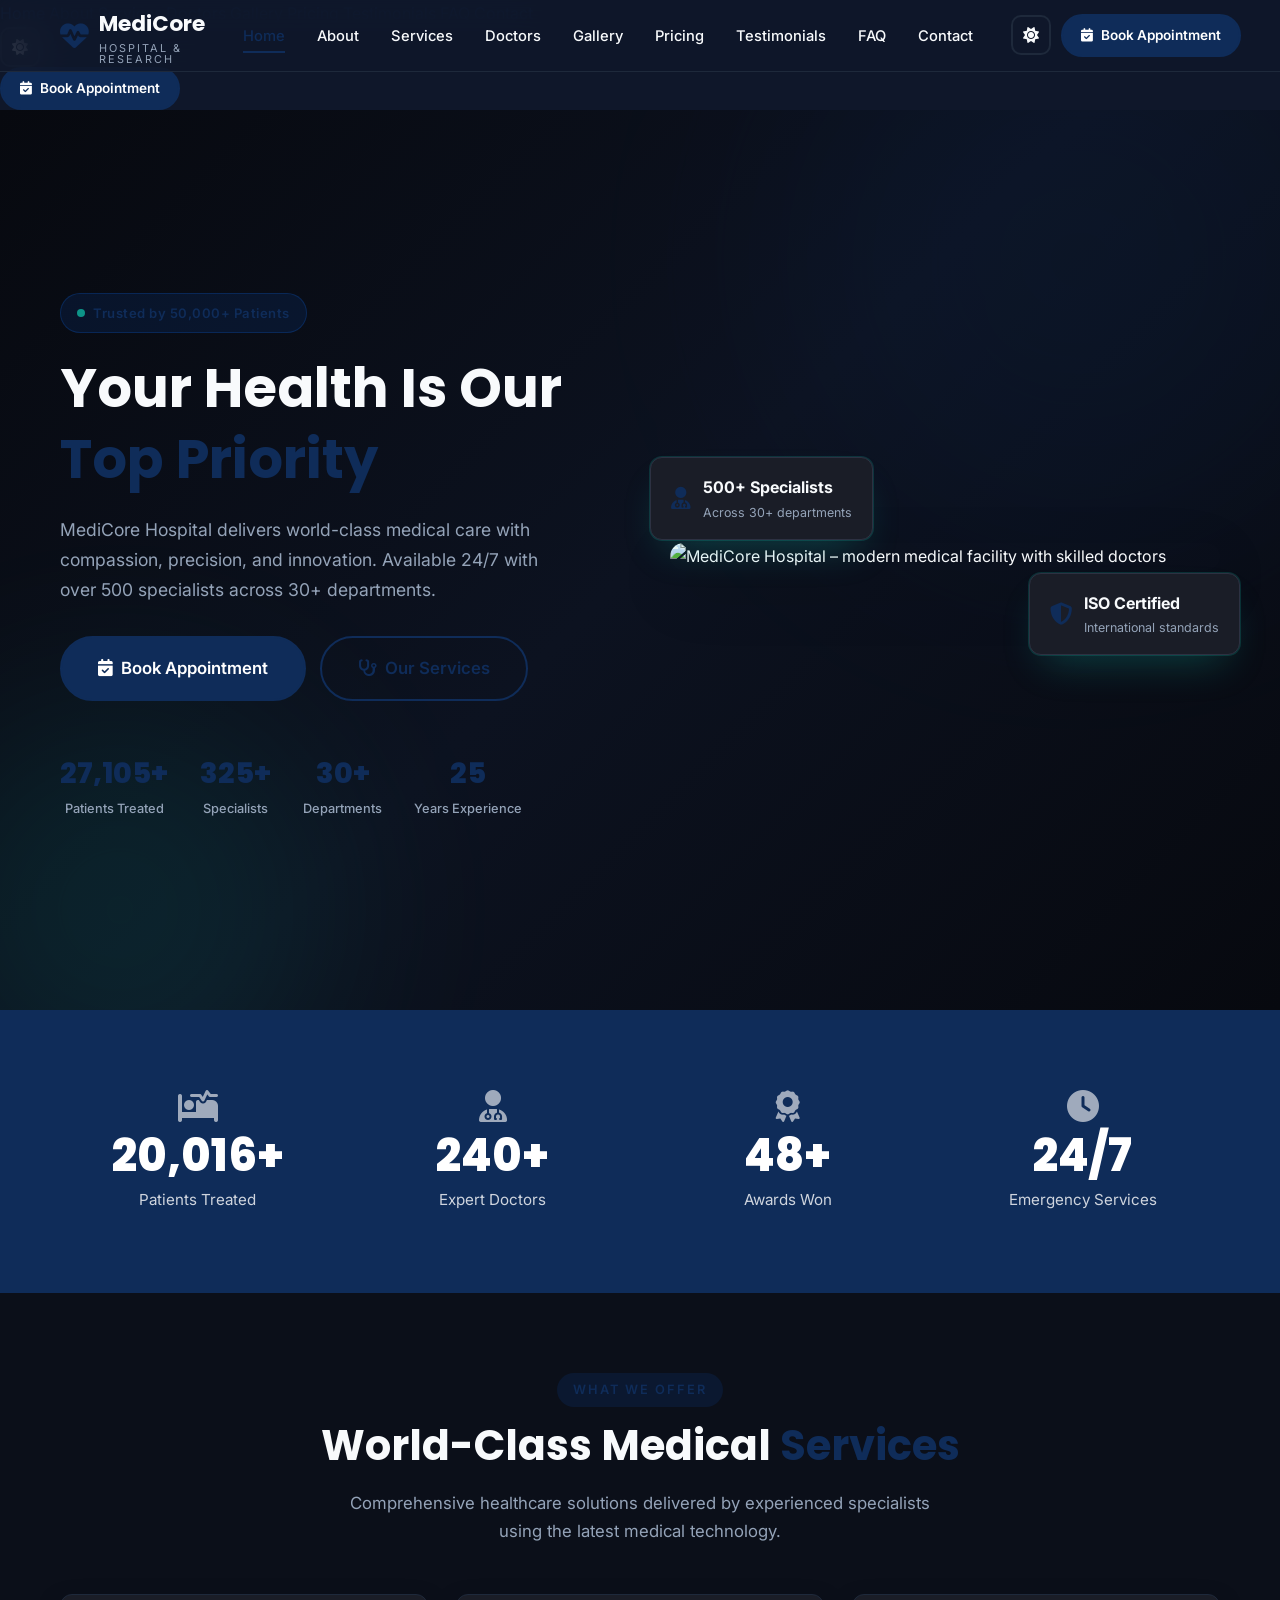
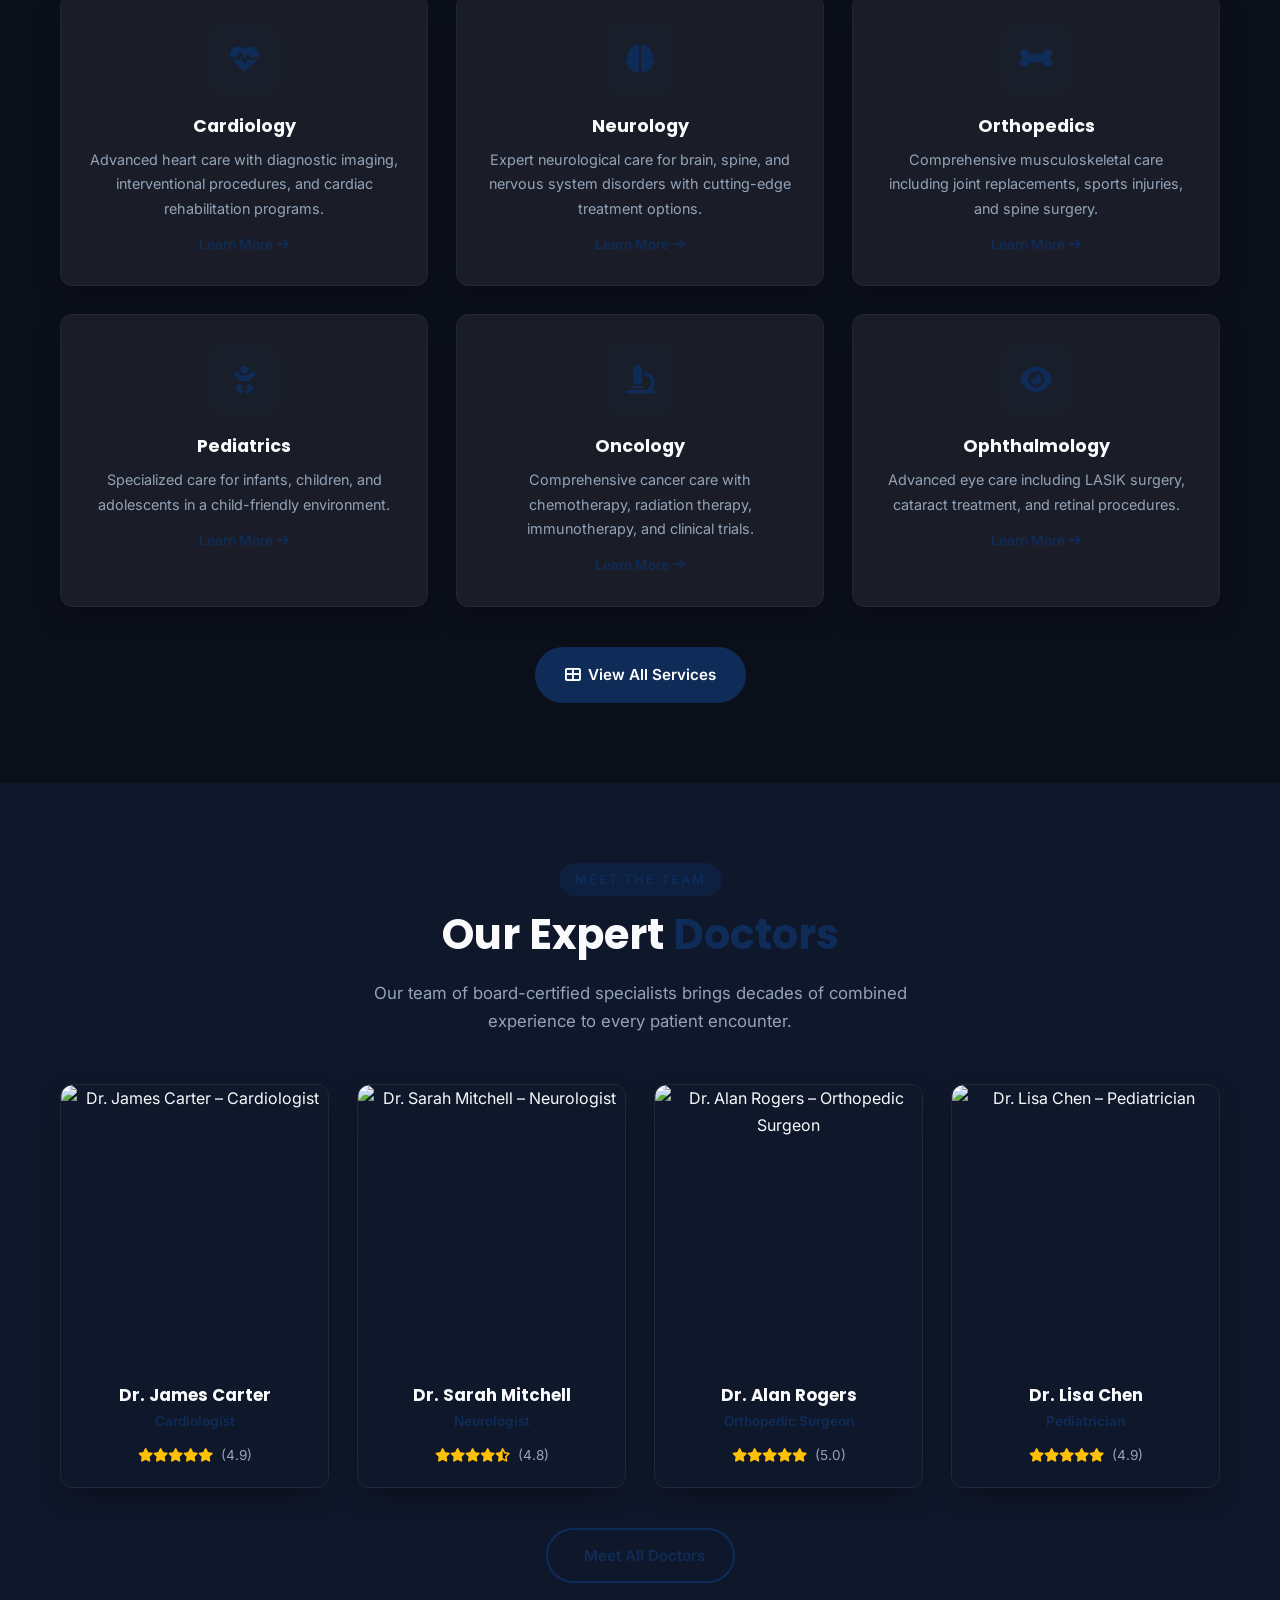
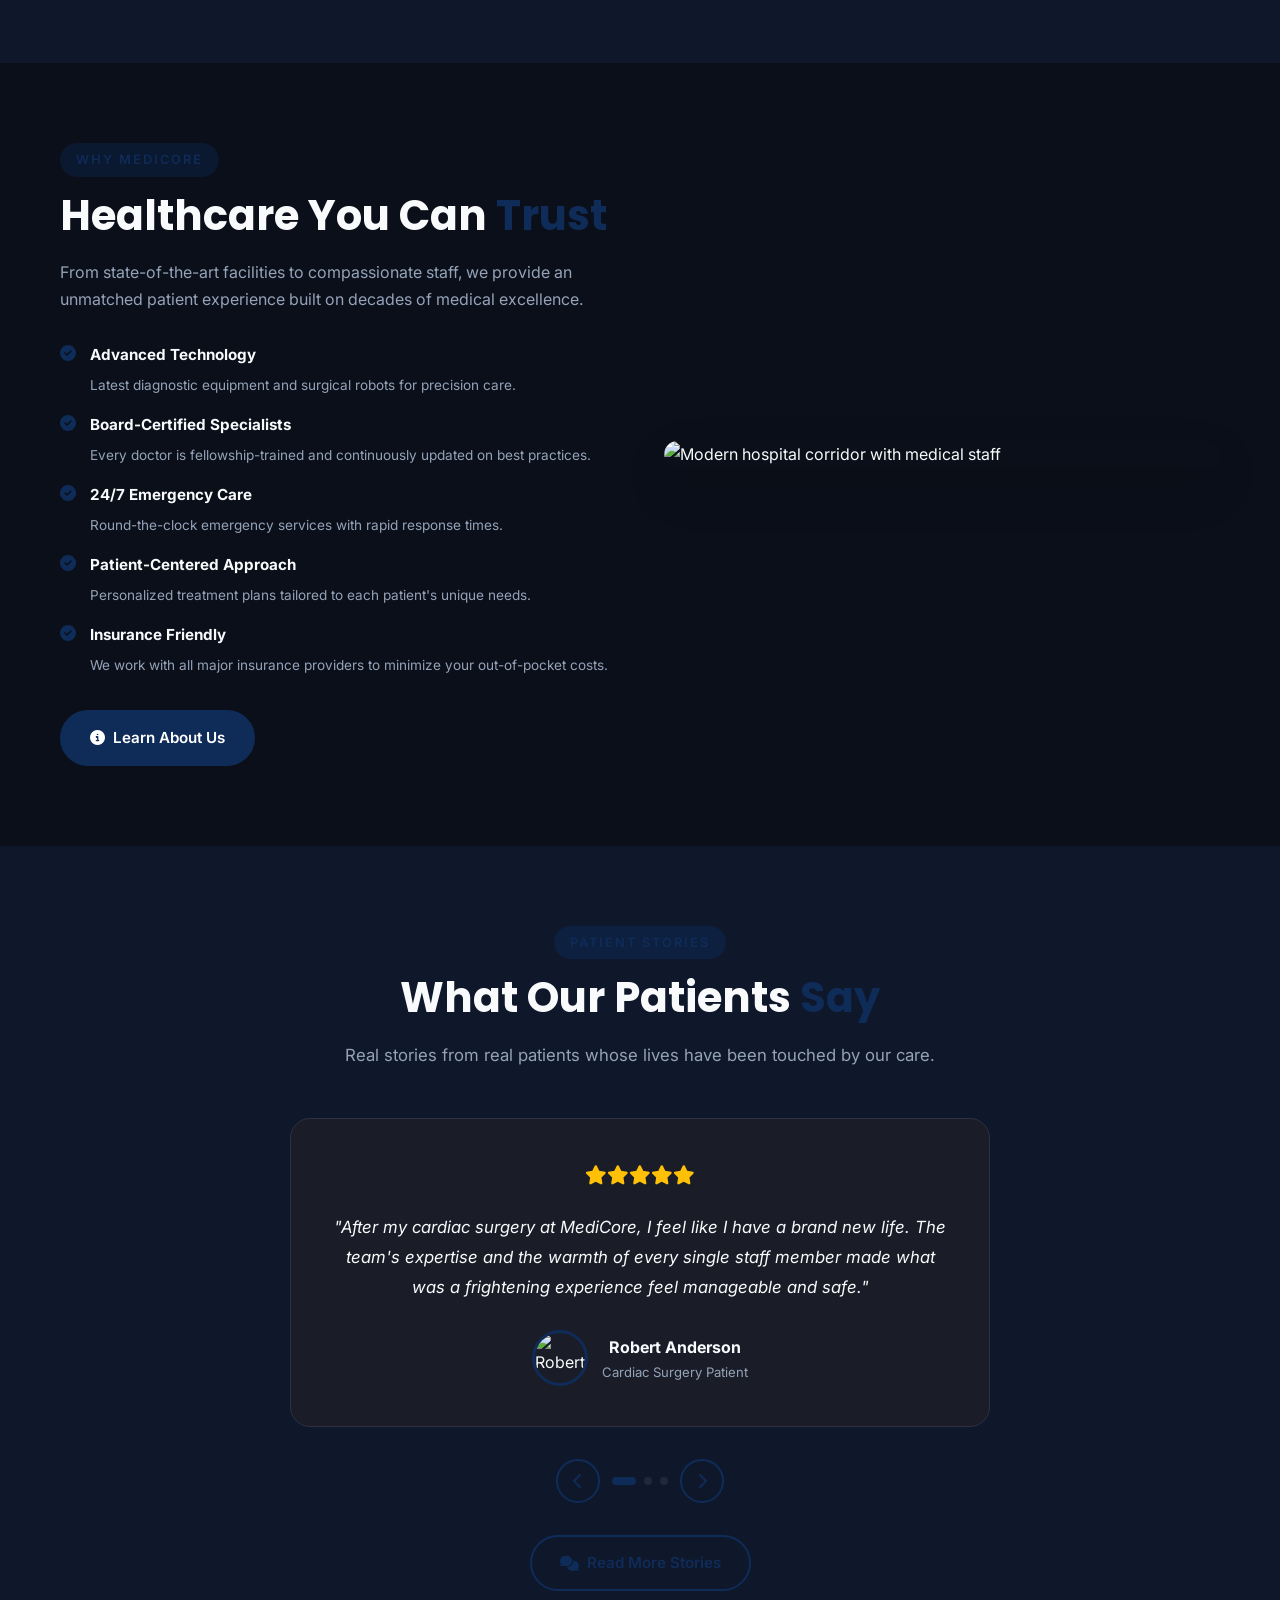
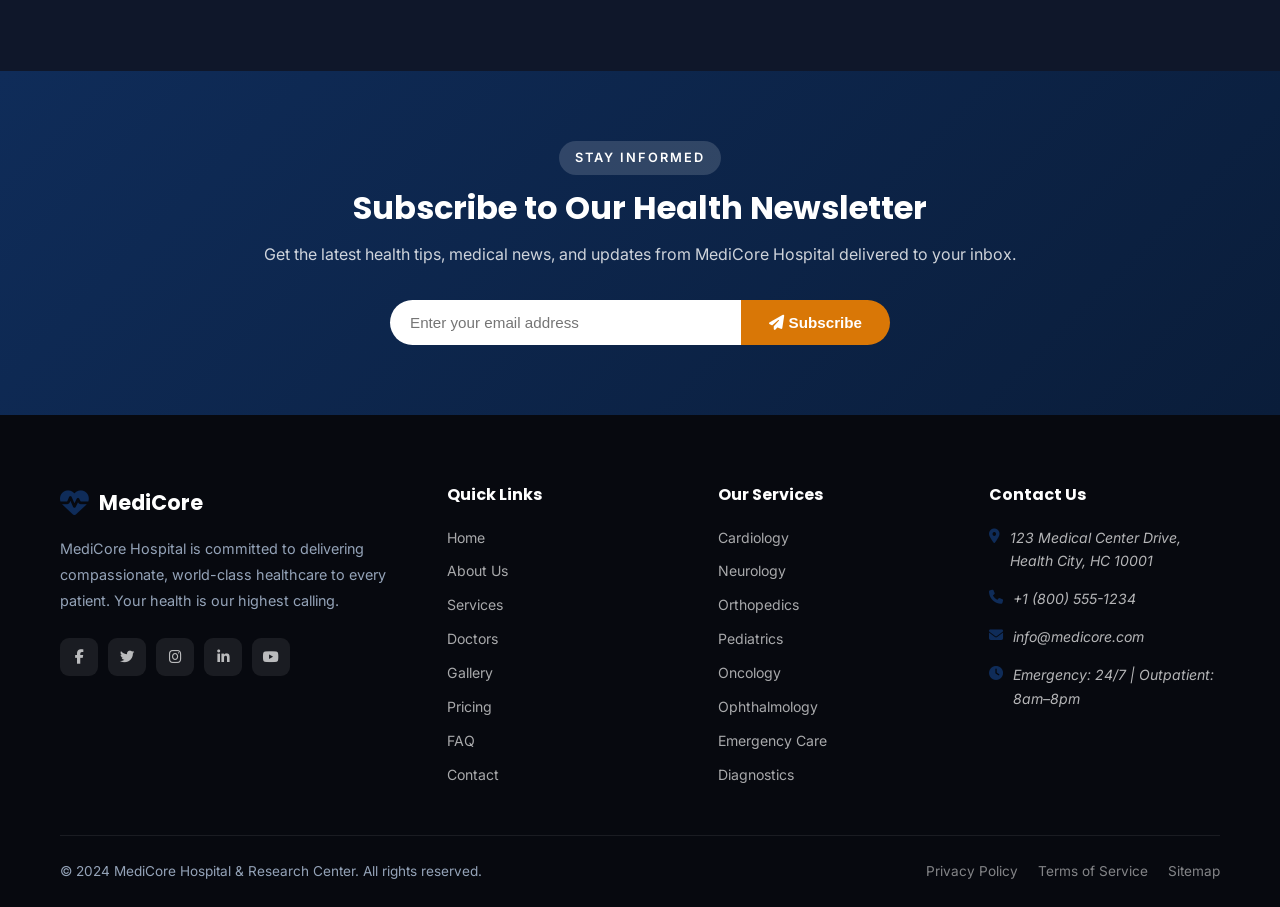
==== commit 066bc7fd: "Set default application theme to dark across all pages and script fallback" ====
--- a/index.html
+++ b/index.html
@@ -1,5 +1,5 @@
 <!DOCTYPE html>
-<html lang="en" data-theme="light">
+<html lang="en" data-theme="dark">
 <head>
   <meta charset="UTF-8" />
   <meta name="viewport" content="width=device-width, initial-scale=1.0" />
--- a/css/style.css
+++ b/css/style.css
@@ -4,23 +4,23 @@
 
 /* ---- CSS Variables ---- */
 :root {
-  --primary: #0d6efd;
-  --primary-dark: #0a58ca;
-  --secondary: #20c997;
-  --accent: #fd7e14;
-  --danger: #dc3545;
-  --success: #198754;
-  --bg-light: #f8f9fa;
+  --primary: #0F2C59;
+  --primary-dark: #0a1d3a;
+  --secondary: #0D9488;
+  --accent: #D97706;
+  --danger: #ef4444;
+  --success: #10b981;
+  --bg-light: #f8fafc;
   --bg-white: #ffffff;
-  --text-dark: #1a1a2e;
-  --text-muted: #6c757d;
-  --text-light: #f8f9fa;
-  --border-color: #dee2e6;
-  --card-shadow: 0 4px 20px rgba(0,0,0,0.08);
-  --card-shadow-hover: 0 8px 40px rgba(13,110,253,0.18);
+  --text-dark: #0f172a;
+  --text-muted: #64748b;
+  --text-light: #f8fafc;
+  --border-color: #e2e8f0;
+  --card-shadow: 0 10px 30px -10px rgba(15, 44, 89, 0.06), 0 1px 3px rgba(15, 44, 89, 0.02);
+  --card-shadow-hover: 0 20px 40px -15px rgba(20, 184, 166, 0.15), 0 0 0 1px rgba(20, 184, 166, 0.1);
   --radius: 12px;
   --radius-lg: 20px;
-  --transition: all 0.3s ease;
+  --transition: all 0.4s cubic-bezier(0.16, 1, 0.3, 1);
   --font-main: 'Inter', 'Segoe UI', sans-serif;
   --font-heading: 'Poppins', 'Segoe UI', sans-serif;
   --navbar-height: 72px;
@@ -29,13 +29,13 @@
 
 /* ---- Dark Mode Variables ---- */
 [data-theme="dark"] {
-  --bg-light: #0f1117;
-  --bg-white: #1a1d27;
-  --text-dark: #e9ecef;
-  --text-muted: #adb5bd;
-  --border-color: #2d3142;
-  --card-shadow: 0 4px 20px rgba(0,0,0,0.4);
-  --card-shadow-hover: 0 8px 40px rgba(13,110,253,0.3);
+  --bg-light: #0b0f19;
+  --bg-white: #0f172a;
+  --text-dark: #f8fafc;
+  --text-muted: #94a3b8;
+  --border-color: #1e293b;
+  --card-shadow: 0 10px 30px -10px rgba(0, 0, 0, 0.5);
+  --card-shadow-hover: 0 20px 40px -15px rgba(20, 184, 166, 0.3), 0 0 0 1px rgba(20, 184, 166, 0.2);
 }
 
 /* ---- Reset & Base ---- */
@@ -88,16 +88,48 @@
   font-size: 0.95rem;
   border: 2px solid transparent;
   cursor: pointer;
-  transition: var(--transition);
+  transition: transform 0.4s cubic-bezier(0.16, 1, 0.3, 1), box-shadow 0.4s cubic-bezier(0.16, 1, 0.3, 1), background-color 0.3s ease, border-color 0.3s ease, color 0.3s ease;
   text-decoration: none;
   white-space: nowrap;
 }
-.btn-primary { background: var(--primary); color: #fff; border-color: var(--primary); }
-.btn-primary:hover { background: var(--primary-dark); border-color: var(--primary-dark); color: #fff; transform: translateY(-2px); box-shadow: 0 6px 20px rgba(13,110,253,0.35); }
+.btn-primary { 
+  background: var(--primary); 
+  color: #fff; 
+  border-color: var(--primary); 
+  position: relative;
+  overflow: hidden;
+  z-index: 1;
+}
+.btn-primary::before {
+  content: '';
+  position: absolute;
+  top: 0;
+  left: -100%;
+  width: 100%;
+  height: 100%;
+  background: linear-gradient(
+    120deg,
+    transparent,
+    rgba(255, 255, 255, 0.25),
+    transparent
+  );
+  transition: all 0.6s cubic-bezier(0.16, 1, 0.3, 1);
+  z-index: -1;
+}
+.btn-primary:hover::before {
+  left: 100%;
+}
+.btn-primary:hover { 
+  background: var(--primary-dark); 
+  border-color: var(--primary-dark); 
+  color: #fff; 
+  transform: translateY(-2px); 
+  box-shadow: 0 10px 25px -5px rgba(15, 44, 89, 0.3); 
+}
 .btn-outline { background: transparent; color: var(--primary); border-color: var(--primary); }
-.btn-outline:hover { background: var(--primary); color: #fff; transform: translateY(-2px); }
+.btn-outline:hover { background: var(--primary); color: #fff; transform: translateY(-2px); box-shadow: 0 10px 25px -5px rgba(15, 44, 89, 0.15); }
 .btn-white { background: #fff; color: var(--primary); border-color: #fff; }
-.btn-white:hover { background: var(--primary); color: #fff; border-color: var(--primary); transform: translateY(-2px); }
+.btn-white:hover { background: var(--primary); color: #fff; border-color: var(--primary); transform: translateY(-2px); box-shadow: 0 10px 25px -5px rgba(15, 44, 89, 0.15); }
 .btn-sm { padding: 8px 18px; font-size: 0.85rem; }
 .btn-lg { padding: 16px 36px; font-size: 1.05rem; }
 
@@ -108,9 +140,9 @@
   box-shadow: var(--card-shadow);
   border: 1px solid var(--border-color);
   overflow: hidden;
-  transition: var(--transition);
-}
-.card:hover { transform: translateY(-6px); box-shadow: var(--card-shadow-hover); }
+  transition: transform 0.4s cubic-bezier(0.16, 1, 0.3, 1), box-shadow 0.4s cubic-bezier(0.16, 1, 0.3, 1), border-color 0.4s ease;
+}
+.card:hover { transform: translateY(-4px); box-shadow: var(--card-shadow-hover); }
 .card-body { padding: 28px; }
 .card-img { width: 100%; height: 220px; object-fit: cover; }
 
@@ -176,13 +208,24 @@
   right: 0;
   height: var(--navbar-height);
   z-index: 1000;
-  background: rgba(255,255,255,0.95);
-  backdrop-filter: blur(16px);
+  background: rgba(255, 255, 255, 0.75);
+  backdrop-filter: blur(20px);
+  -webkit-backdrop-filter: blur(20px);
   border-bottom: 1px solid var(--border-color);
-  transition: var(--transition);
-}
-[data-theme="dark"] .navbar { background: rgba(26,29,39,0.95); }
-.navbar.scrolled { box-shadow: 0 4px 20px rgba(0,0,0,0.1); }
+  transition: background 0.3s ease, border-color 0.3s ease, box-shadow 0.3s ease;
+}
+[data-theme="dark"] .navbar { 
+  background: rgba(17, 24, 39, 0.75); 
+  backdrop-filter: blur(20px);
+  -webkit-backdrop-filter: blur(20px);
+}
+.navbar.scrolled { 
+  box-shadow: 0 10px 30px -10px rgba(15, 44, 89, 0.08); 
+  border-bottom-color: transparent;
+}
+[data-theme="dark"] .navbar.scrolled {
+  box-shadow: 0 10px 30px -10px rgba(0, 0, 0, 0.3);
+}
 .navbar-inner {
   max-width: 1200px;
   margin: 0 auto;
@@ -199,15 +242,33 @@
 .navbar-brand .brand-sub { font-size: 0.68rem; color: var(--text-muted); letter-spacing: 2px; text-transform: uppercase; display: block; line-height: 1; }
 .navbar-nav { display: flex; align-items: center; gap: 4px; }
 .nav-link {
+  position: relative;
   padding: 8px 14px;
-  border-radius: 8px;
   font-weight: 500;
   font-size: 0.92rem;
   color: var(--text-dark);
-  transition: var(--transition);
+  transition: color 0.3s ease;
   white-space: nowrap;
 }
-.nav-link:hover, .nav-link.active { background: rgba(13,110,253,0.1); color: var(--primary); }
+.nav-link::after {
+  content: '';
+  position: absolute;
+  bottom: 0;
+  left: 14px;
+  right: 14px;
+  height: 2px;
+  background: var(--primary);
+  transform: scaleX(0);
+  transform-origin: right;
+  transition: transform 0.3s cubic-bezier(0.16, 1, 0.3, 1);
+}
+.nav-link:hover::after, .nav-link.active::after {
+  transform: scaleX(1);
+  transform-origin: left;
+}
+.nav-link:hover, .nav-link.active { 
+  color: var(--primary); 
+}
 .navbar-actions { display: flex; align-items: center; gap: 10px; }
 .theme-toggle {
   width: 40px; height: 40px;
@@ -252,9 +313,9 @@
   position: relative;
   overflow: hidden;
   padding-top: var(--navbar-height);
-  background: linear-gradient(135deg, #e8f4fd 0%, #f0faf7 50%, #e8f4fd 100%);
-}
-[data-theme="dark"] .hero { background: linear-gradient(135deg, #0d1b2a 0%, #0f1117 50%, #0d1b2a 100%); }
+  background: linear-gradient(135deg, #f0f7ff 0%, #e6f6f4 50%, #f0f7ff 100%);
+}
+[data-theme="dark"] .hero { background: linear-gradient(135deg, #07090f 0%, #0c1220 50%, #07090f 100%); }
 .hero-bg {
   position: absolute;
   inset: 0;
@@ -264,12 +325,16 @@
 .hero-blob {
   position: absolute;
   border-radius: 50%;
-  filter: blur(80px);
-  opacity: 0.12;
-}
-.hero-blob-1 { width: 600px; height: 600px; background: var(--primary); top: -150px; right: -100px; animation: float 8s ease-in-out infinite; }
-.hero-blob-2 { width: 400px; height: 400px; background: var(--secondary); bottom: -100px; left: -80px; animation: float 10s ease-in-out infinite reverse; }
-@keyframes float { 0%,100% { transform: translateY(0px); } 50% { transform: translateY(-30px); } }
+  filter: blur(100px);
+  opacity: 0.15;
+}
+.hero-blob-1 { width: 600px; height: 600px; background: var(--primary); top: -150px; right: -100px; animation: float-gentle 20s ease-in-out infinite; }
+.hero-blob-2 { width: 400px; height: 400px; background: var(--secondary); bottom: -100px; left: -80px; animation: float-gentle 25s ease-in-out infinite reverse; }
+@keyframes float-gentle {
+  0%, 100% { transform: translateY(0) scale(1) rotate(0deg); }
+  33% { transform: translateY(-20px) scale(1.04) rotate(4deg); }
+  66% { transform: translateY(12px) scale(0.96) rotate(-4deg); }
+}
 .hero-inner {
   max-width: 1200px;
   margin: 0 auto;
@@ -341,15 +406,20 @@
 .service-card { text-align: center; transition: var(--transition); }
 .service-icon {
   width: 72px; height: 72px;
-  background: rgba(13,110,253,0.1);
+  background: hsla(215, 60%, 25%, 0.06);
   border-radius: 18px;
   display: flex; align-items: center; justify-content: center;
   margin: 0 auto 20px;
   font-size: 1.8rem;
   color: var(--primary);
-  transition: var(--transition);
-}
-.service-card:hover .service-icon { background: var(--primary); color: #fff; transform: rotate(5deg) scale(1.1); }
+  transition: transform 0.4s cubic-bezier(0.16, 1, 0.3, 1), background-color 0.4s ease, color 0.4s ease;
+}
+.service-card:hover .service-icon { 
+  background: var(--primary); 
+  color: #fff; 
+  transform: translateY(-4px) scale(1.05);
+  box-shadow: 0 10px 20px -5px rgba(15, 44, 89, 0.3);
+}
 .service-card h3 { font-size: 1.1rem; margin-bottom: 10px; }
 .service-card p { font-size: 0.9rem; }
 .service-card .learn-more { font-size: 0.85rem; font-weight: 600; color: var(--primary); display: inline-flex; align-items: center; gap: 4px; margin-top: 12px; }
@@ -369,26 +439,38 @@
 .doctor-card:hover .doctor-img-wrap img { transform: scale(1.05); }
 .doctor-overlay {
   position: absolute;
-  bottom: 0; left: 0; right: 0;
-  background: linear-gradient(to top, rgba(13,110,253,0.9), transparent);
+  inset: 0;
+  background: rgba(15, 44, 89, 0.85); /* Premium navy tint */
+  backdrop-filter: blur(8px);
+  -webkit-backdrop-filter: blur(8px);
   padding: 20px;
   display: flex;
+  flex-direction: column;
+  align-items: center;
   justify-content: center;
-  gap: 10px;
-  transform: translateY(100%);
-  transition: var(--transition);
-}
-.doctor-card:hover .doctor-overlay { transform: translateY(0); }
+  opacity: 0;
+  transition: opacity 0.4s cubic-bezier(0.16, 1, 0.3, 1);
+}
+.doctor-card:hover .doctor-overlay { opacity: 1; }
+.doctor-social {
+  display: flex;
+  gap: 12px;
+  transform: translateY(15px);
+  transition: transform 0.4s cubic-bezier(0.16, 1, 0.3, 1);
+}
+.doctor-card:hover .doctor-social {
+  transform: translateY(0);
+}
 .doctor-social a {
-  width: 36px; height: 36px;
-  background: rgba(255,255,255,0.2);
-  border-radius: 8px;
+  width: 38px; height: 38px;
+  background: rgba(255,255,255,0.15);
+  border-radius: 10px;
   display: flex; align-items: center; justify-content: center;
   color: #fff;
-  font-size: 0.9rem;
-  transition: var(--transition);
-}
-.doctor-social a:hover { background: #fff; color: var(--primary); }
+  font-size: 0.95rem;
+  transition: all 0.3s ease;
+}
+.doctor-social a:hover { background: #fff; color: var(--primary); transform: translateY(-2px); }
 .doctor-info { padding: 20px; }
 .doctor-info h3 { font-size: 1.05rem; margin-bottom: 4px; }
 .doctor-specialty { color: var(--primary); font-size: 0.85rem; font-weight: 600; }
@@ -816,7 +898,7 @@
   .mobile-menu.open { transform: translateY(0); opacity: 1; visibility: visible; }
   .mobile-nav { display: flex; flex-direction: column; gap: 4px; }
   .mobile-nav a { padding: 12px 16px; border-radius: 8px; font-weight: 500; color: var(--text-dark); display: block; }
-  .mobile-nav a:hover, .mobile-nav a.active { background: rgba(13,110,253,0.1); color: var(--primary); }
+  .mobile-nav a:hover, .mobile-nav a.active { background: hsla(215, 60%, 25%, 0.05); color: var(--primary); }
   .mobile-menu-actions { display: flex; gap: 10px; margin-top: 16px; padding-top: 16px; border-top: 1px solid var(--border-color); }
   .grid-2, .grid-3 { grid-template-columns: 1fr; }
   .gallery-grid { grid-template-columns: repeat(2, 1fr); }
@@ -932,17 +1014,17 @@
   color: #e9ecef;
 }
 [data-theme="dark"] .page-hero {
-  background: linear-gradient(135deg, #0d1b2a 0%, #0f1117 100%);
+  background: linear-gradient(135deg, #07090f 0%, #0c1220 100%);
 }
 [data-theme="dark"] .highlight-box {
-  background: rgba(13,110,253,0.1);
+  background: hsla(215, 60%, 25%, 0.2);
 }
 [data-theme="dark"] .navbar {
-  background: rgba(15, 17, 23, 0.97);
+  background: rgba(15, 23, 42, 0.75);
 }
 [data-theme="dark"] .mobile-menu {
-  background: #1a1d27;
-  border-color: #2d3142;
+  background: #0f172a;
+  border-color: #1e293b;
 }
 
 /* Slider dots as buttons (reset default button styles) */
@@ -1008,7 +1090,47 @@
 
 /* Print styles */
 @media print {
-  .navbar, .back-to-top, #preloader, .newsletter-section, .footer { display: none; }
+  .navbar, .back-to-top, #preloader, .newsletter-section, .footer, .scroll-progress-container { display: none; }
   body { background: #fff; color: #000; }
   a { color: #000; }
 }
+
+/* ============================================
+   SCROLL PROGRESS BAR
+   ============================================ */
+.scroll-progress-container {
+  position: fixed;
+  top: 0;
+  left: 0;
+  width: 100%;
+  height: 3px;
+  background: transparent;
+  z-index: 10000;
+  pointer-events: none;
+}
+.scroll-progress-bar {
+  height: 100%;
+  background: linear-gradient(to right, var(--secondary), var(--primary));
+  width: 0%;
+  transition: width 0.1s ease-out;
+}
+
+/* ============================================
+   CUSTOM SLIM SCROLLBAR
+   ============================================ */
+::-webkit-scrollbar {
+  width: 8px;
+  height: 8px;
+}
+::-webkit-scrollbar-track {
+  background: var(--bg-light);
+}
+::-webkit-scrollbar-thumb {
+  background: var(--border-color);
+  border-radius: 4px;
+  border: 2px solid var(--bg-light);
+  transition: background 0.3s ease;
+}
+::-webkit-scrollbar-thumb:hover {
+  background: var(--text-muted);
+}
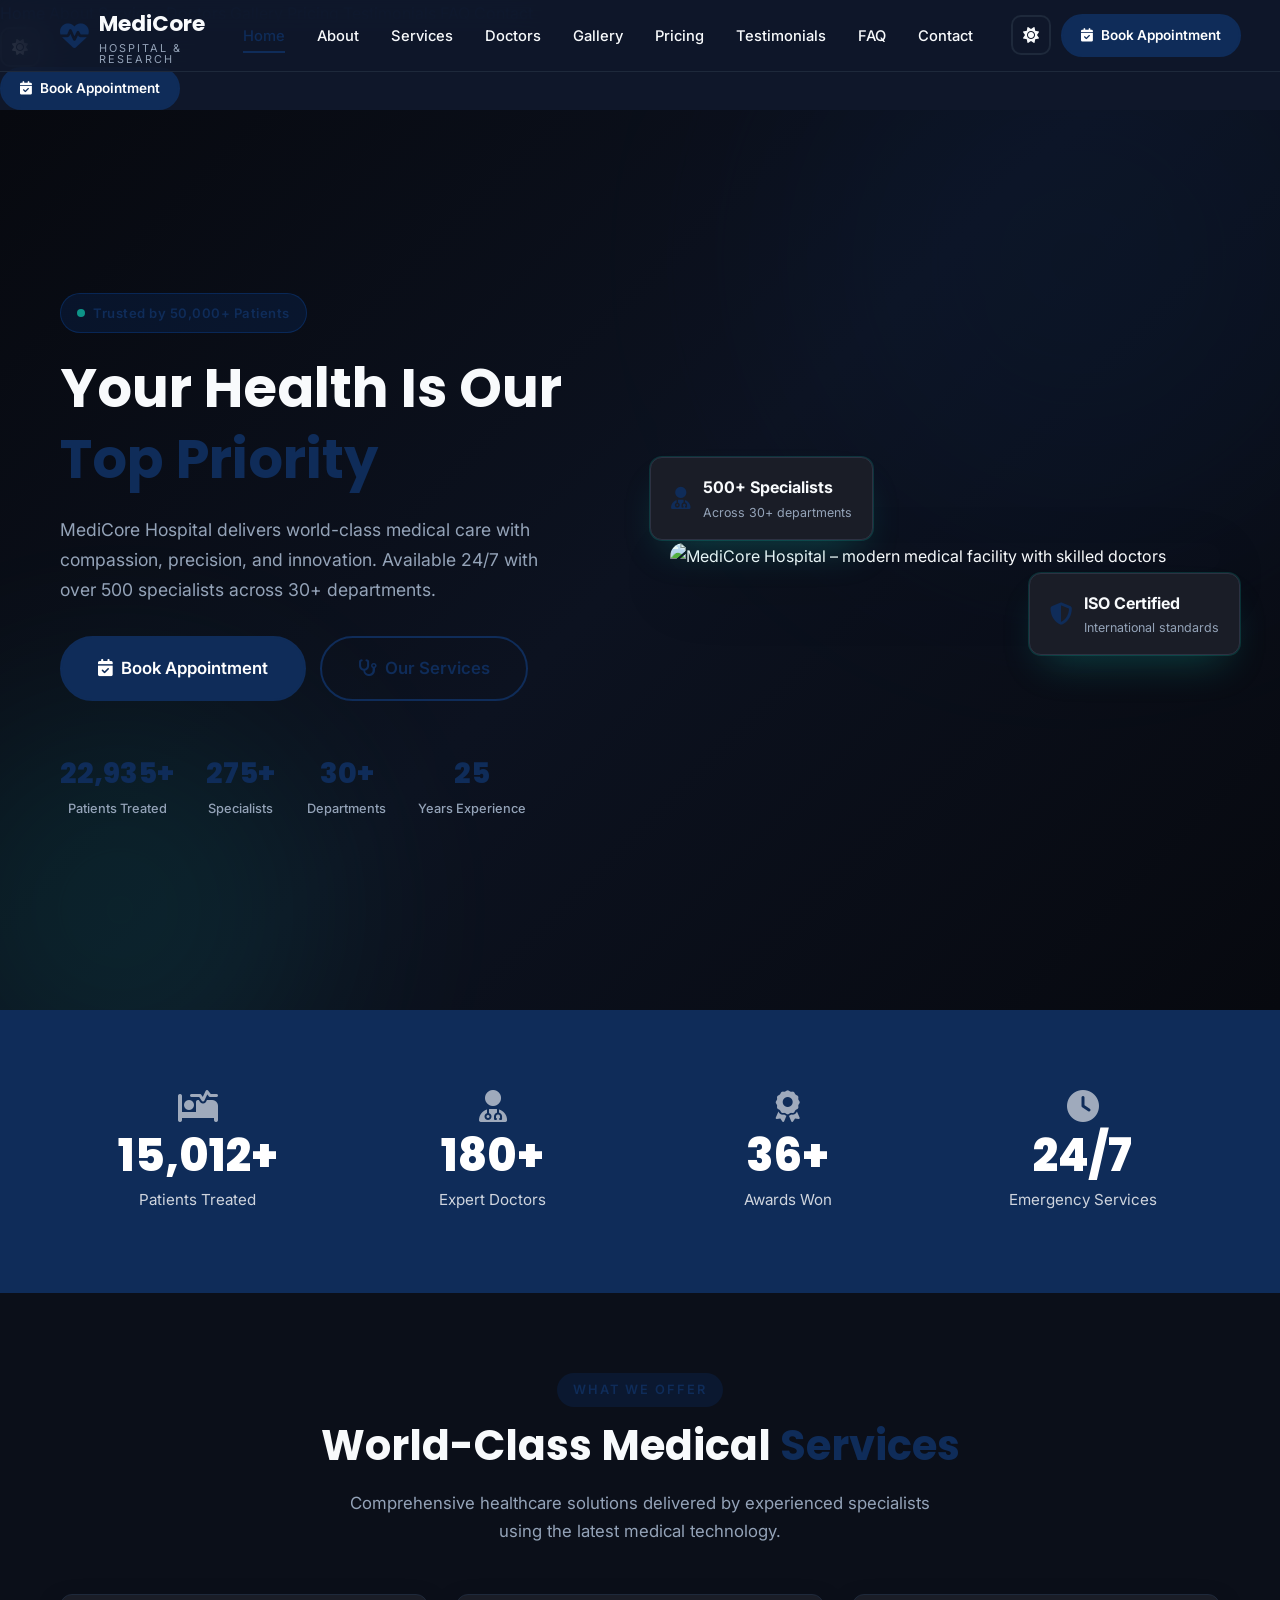
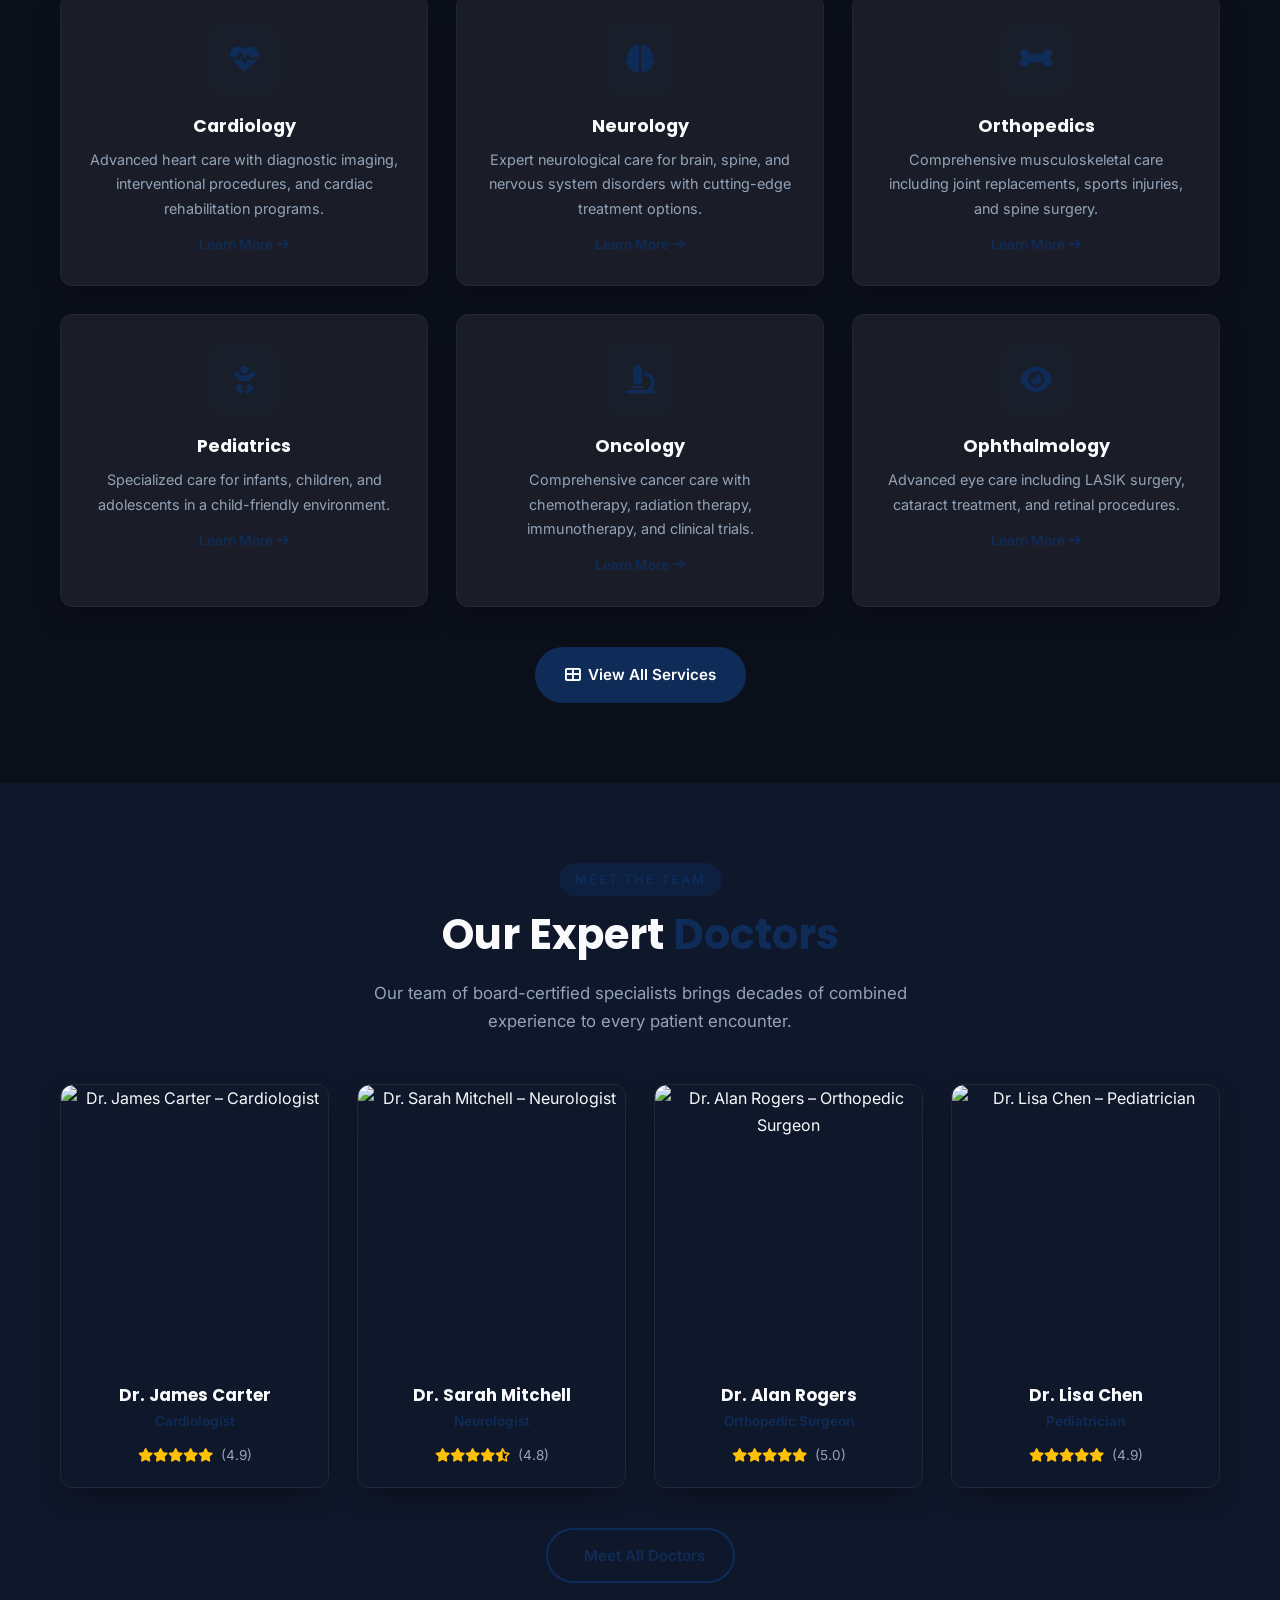
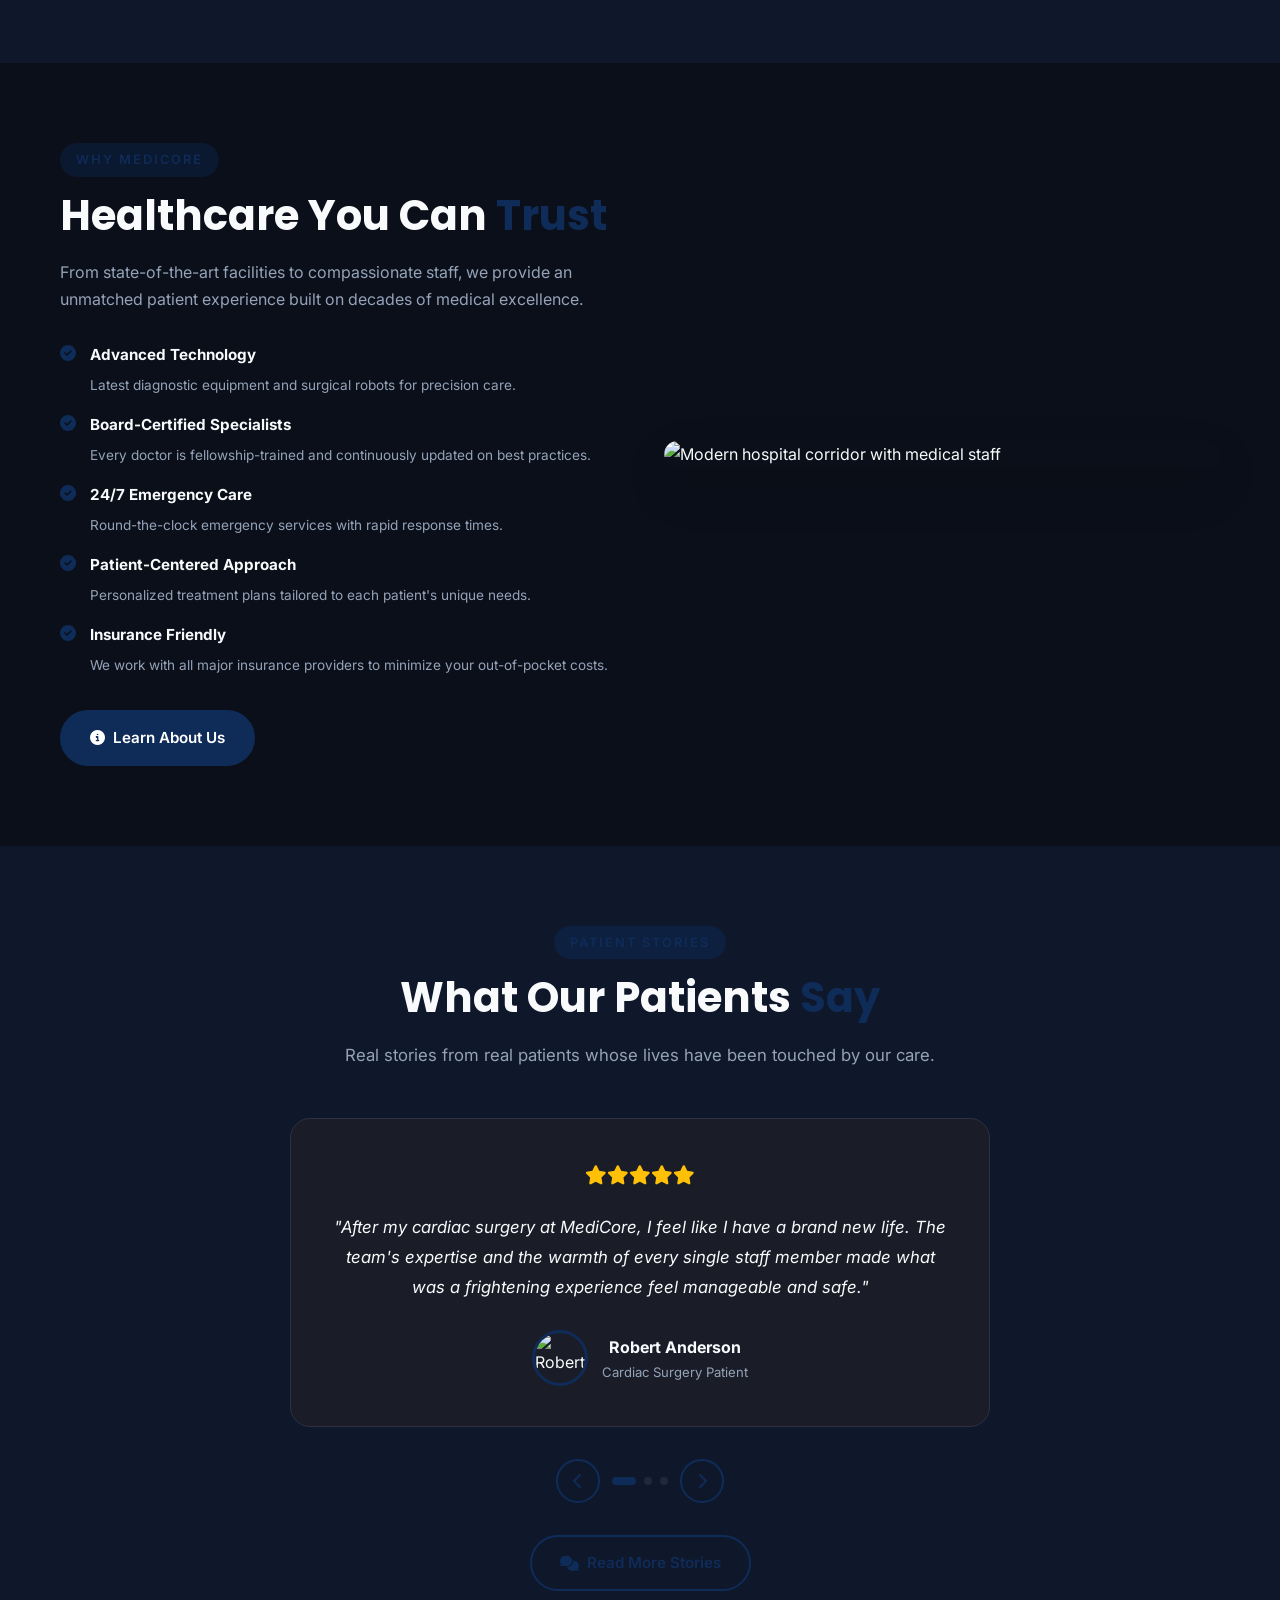
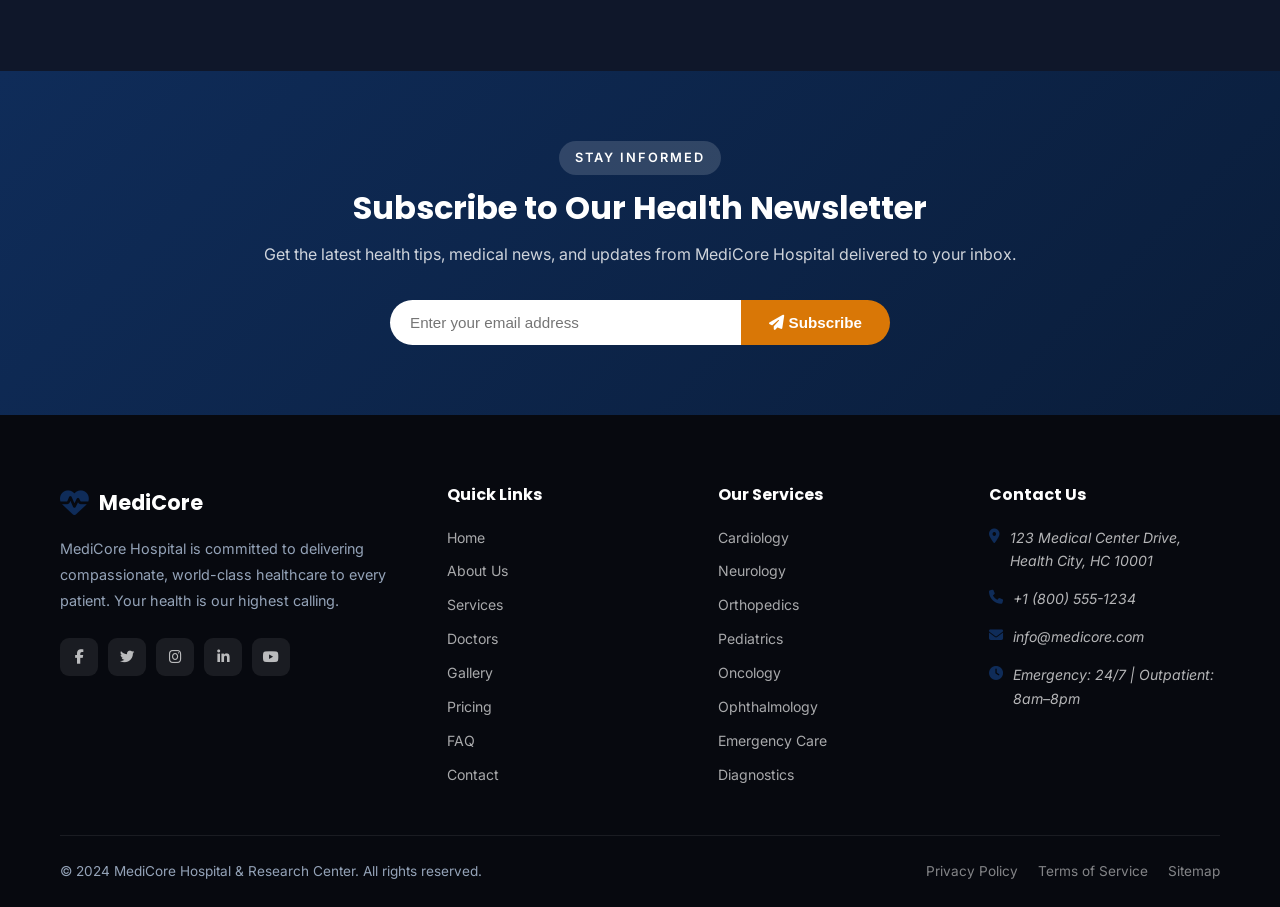
==== commit 670cfa7c: "ads added" ====
--- a/index.html
+++ b/index.html
@@ -7,6 +7,7 @@
   <meta name="description" content="MediCore Hospital offers world-class medical care with 500+ specialists, 24/7 emergency services, and cutting-edge facilities. Book your appointment today." />
   <meta name="keywords" content="hospital, medical care, healthcare, doctors, specialists, emergency, surgery, diagnostics, MediCore" />
   <meta name="author" content="MediCore Hospital" />
+  <meta name="google-adsense-account" content="ca-pub-8120503643949842">
   <meta property="og:title" content="MediCore Hospital – Advanced Healthcare for Every Life" />
   <meta property="og:description" content="World-class healthcare with compassionate care. 24/7 emergency services, 500+ specialists." />
   <meta property="og:type" content="website" />
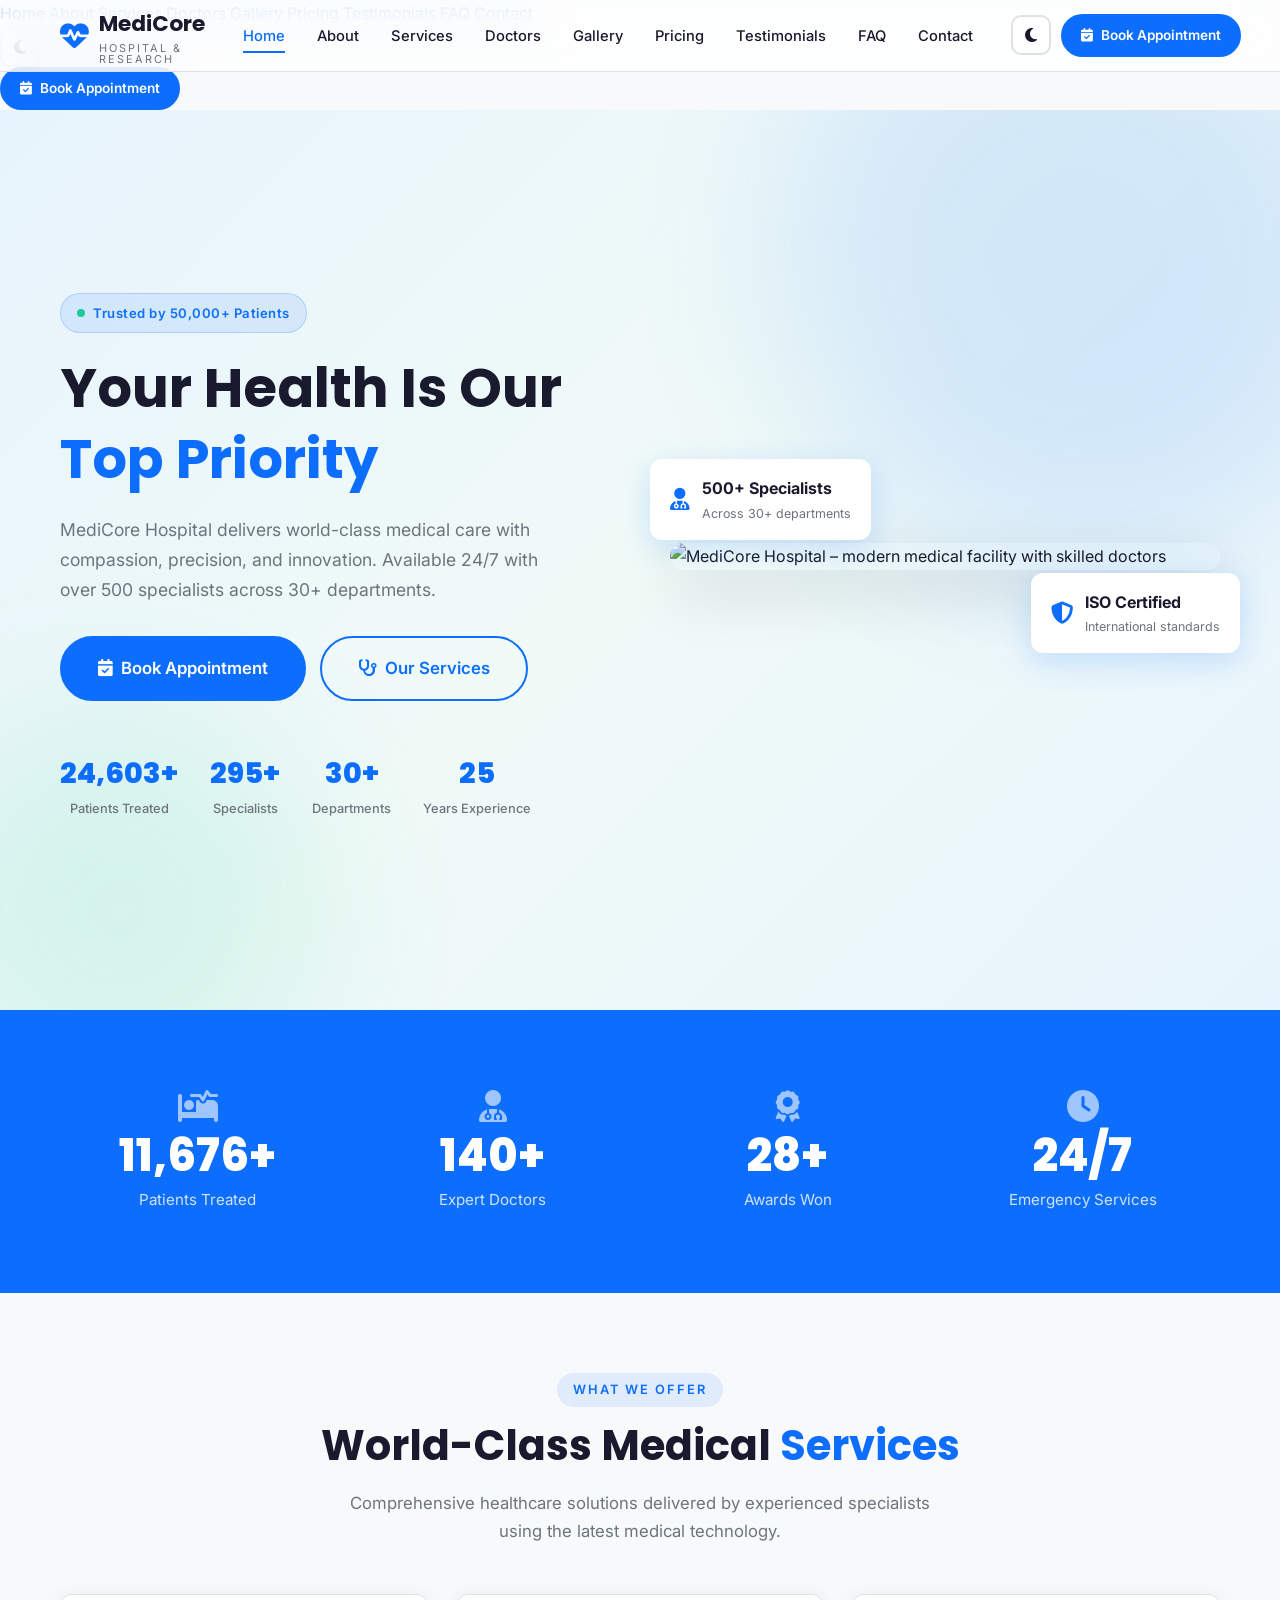
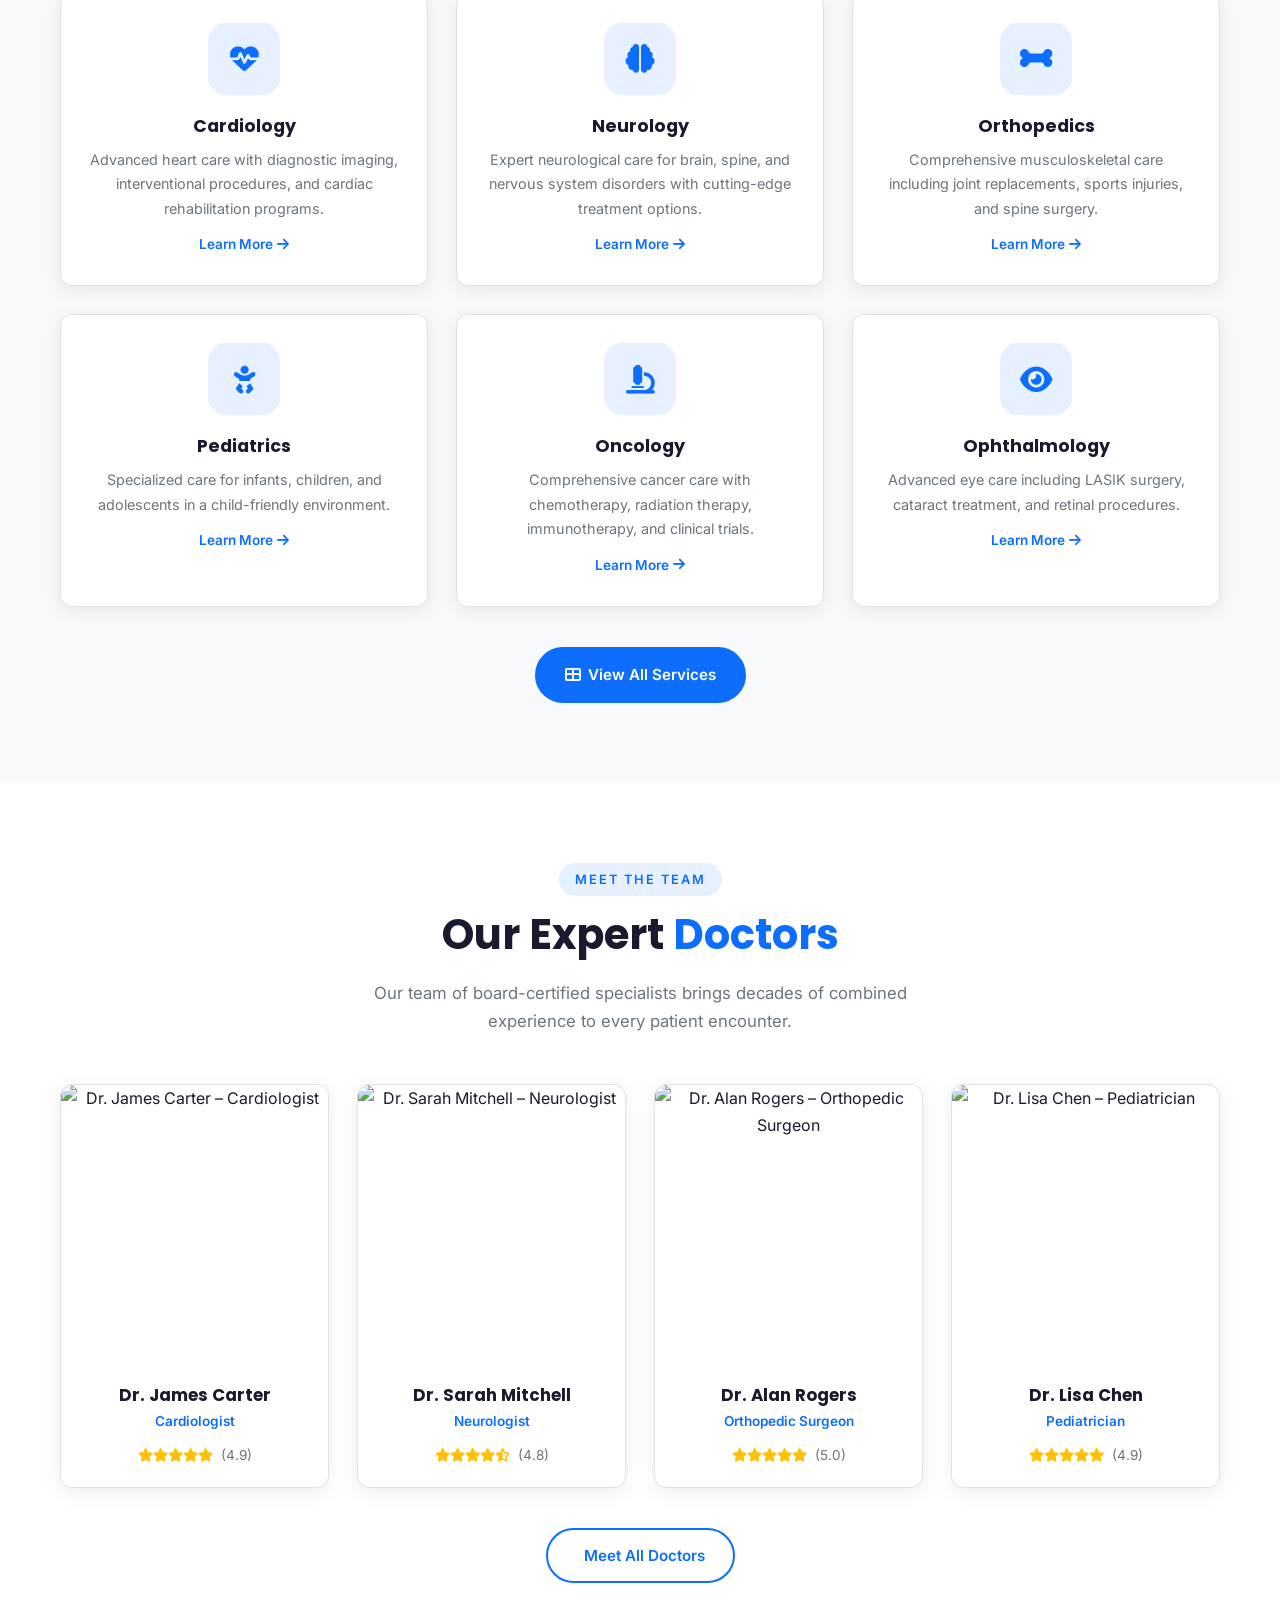
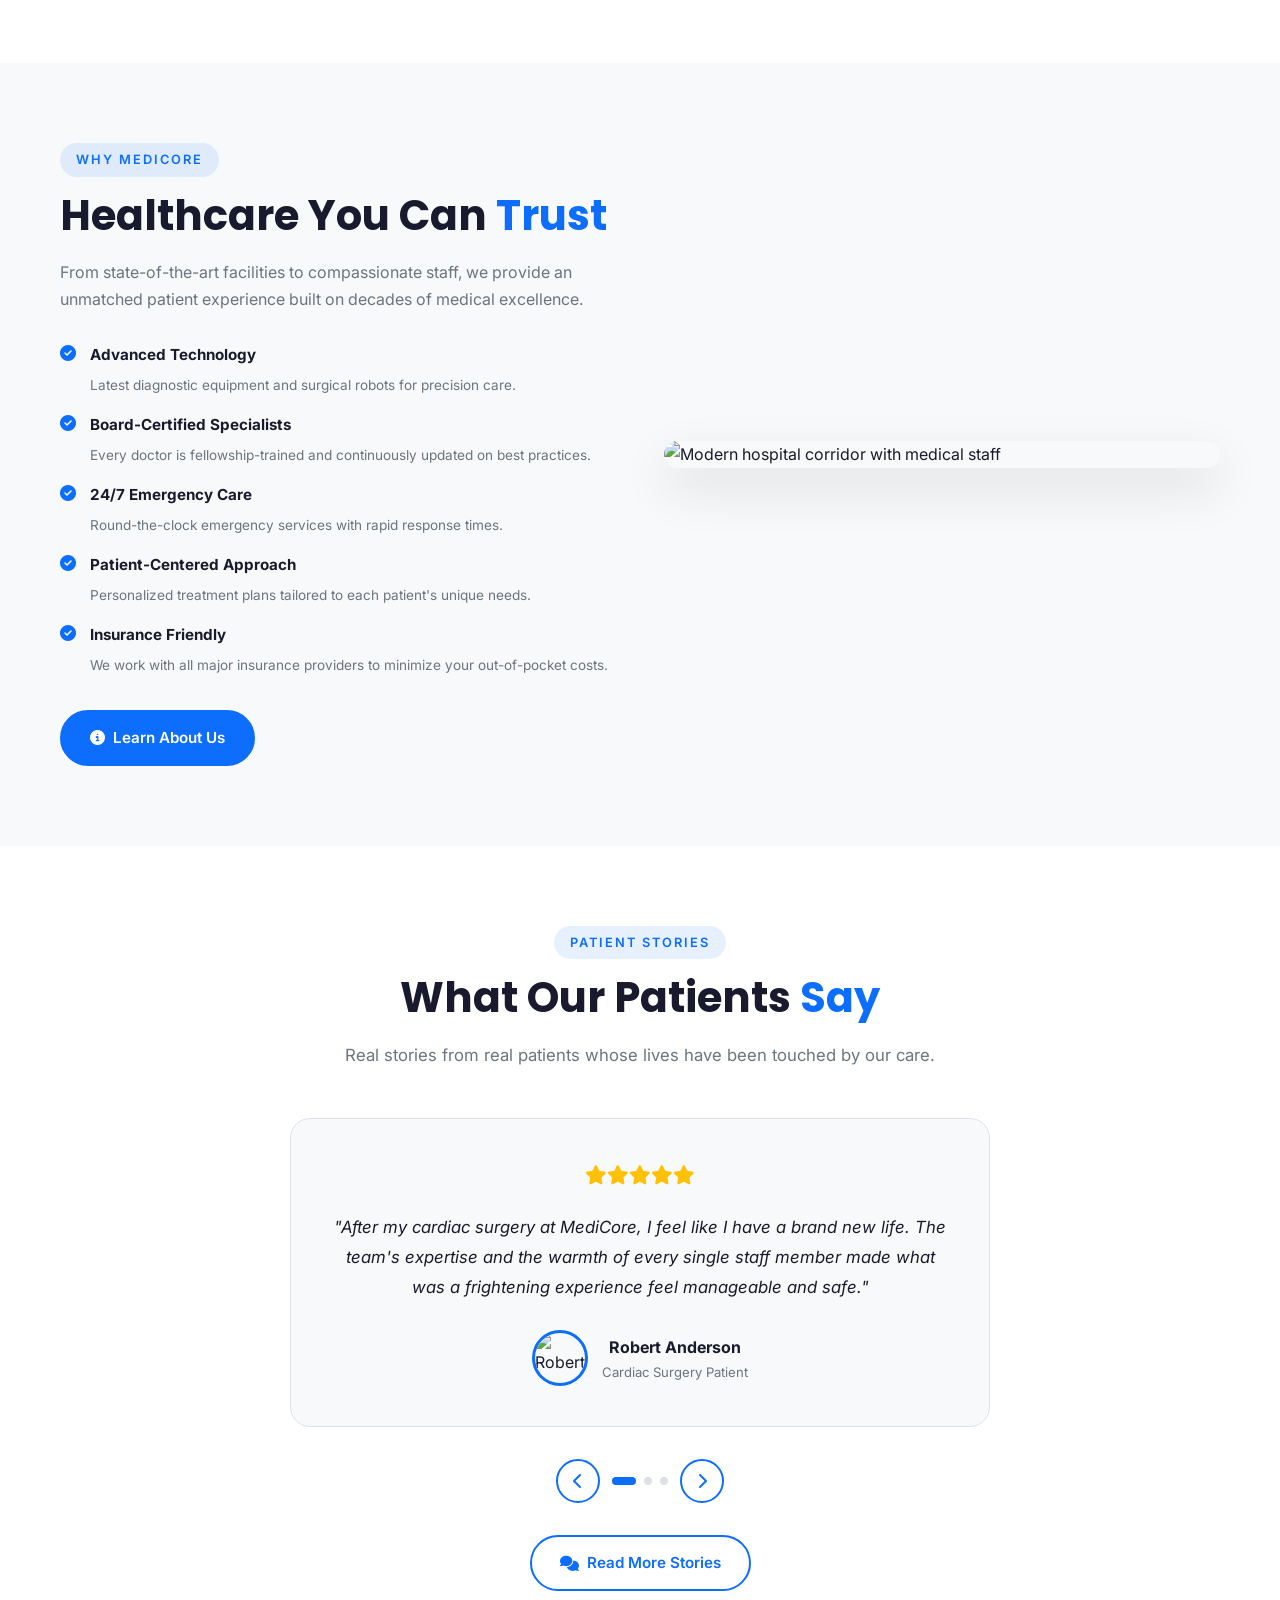
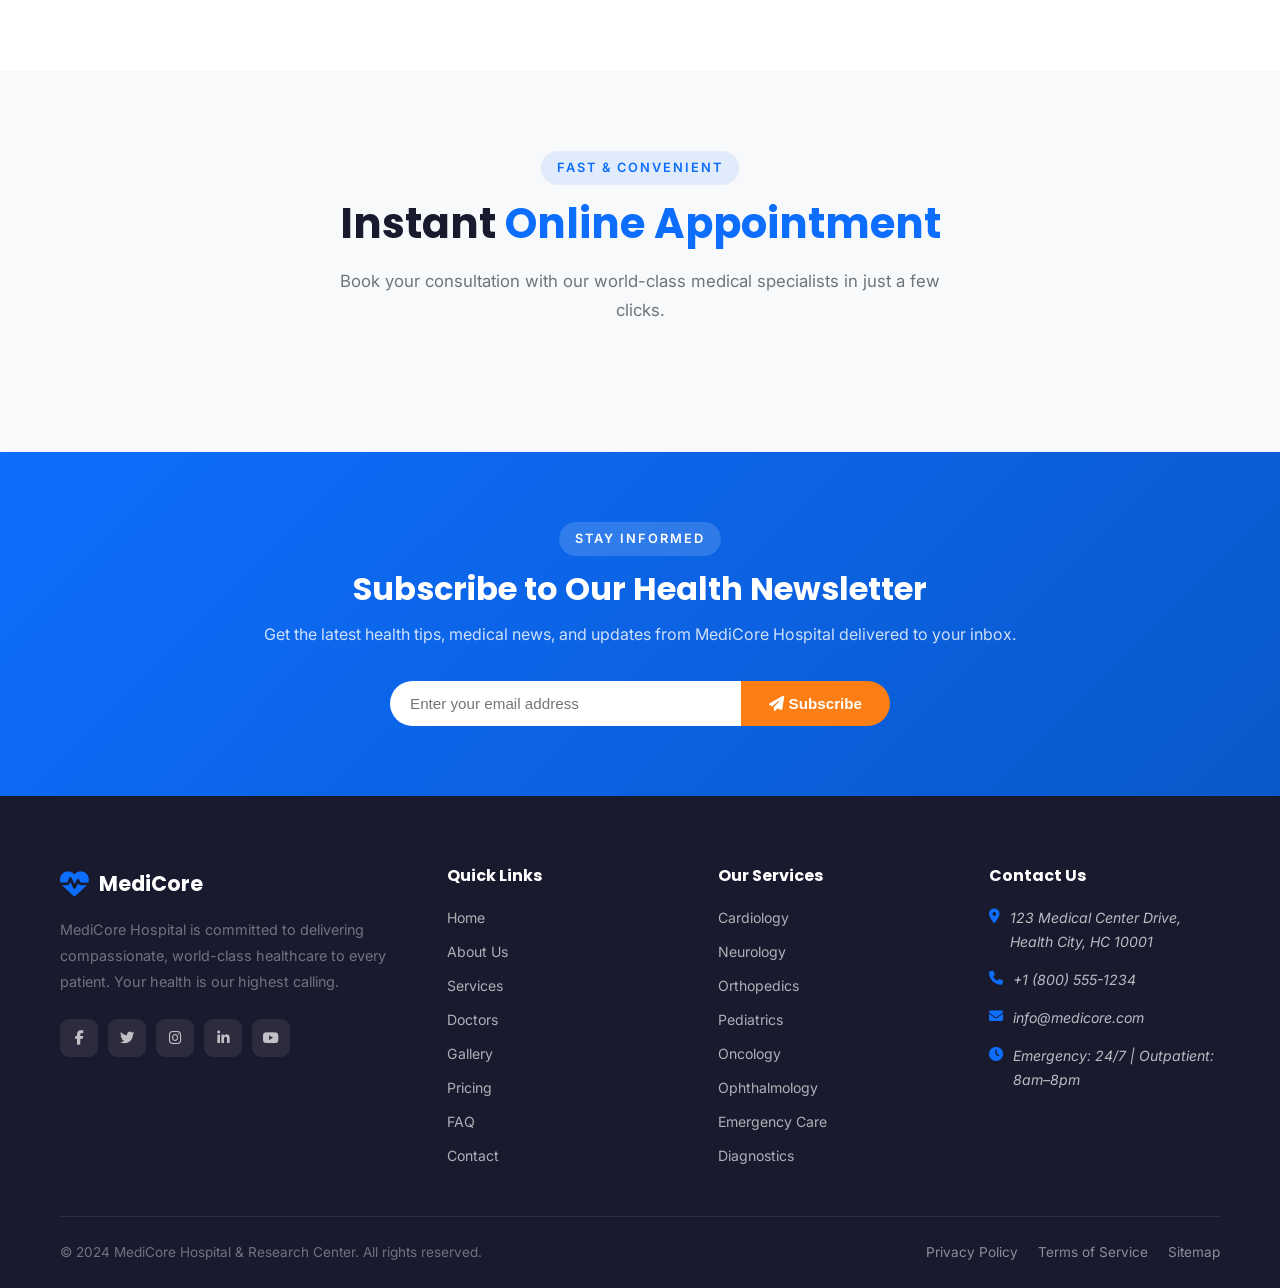
==== commit f8717b0d: "add react" ====
--- a/index.html
+++ b/index.html
@@ -1,5 +1,5 @@
 <!DOCTYPE html>
-<html lang="en" data-theme="dark">
+<html lang="en" data-theme="light">
 <head>
   <meta charset="UTF-8" />
   <meta name="viewport" content="width=device-width, initial-scale=1.0" />
@@ -446,7 +446,17 @@
   </div>
 </section>
 
-<!-- ========== NEWSLETTER ========== -->
+<!-- ========== REACT APPOINTMENT SECTION ========== -->
+<section style="background:var(--bg-light);" aria-labelledby="react-appointment-heading">
+  <div class="container">
+    <div class="text-center">
+      <span class="section-badge">Fast & Convenient</span>
+      <h2 class="section-title" id="react-appointment-heading">Instant <span class="text-primary">Online Appointment</span></h2>
+      <p class="section-subtitle">Book your consultation with our world-class medical specialists in just a few clicks.</p>
+    </div>
+    <div id="react-appointment-widget" style="max-width:720px;margin:0 auto;"></div>
+  </div>
+</section>
 <section class="newsletter-section" aria-labelledby="newsletter-heading">
   <div class="container">
     <span class="section-badge" style="background:rgba(255,255,255,0.15);color:#fff;">Stay Informed</span>
@@ -550,7 +560,10 @@
   <button class="lightbox-next" aria-label="Next image"><i class="fas fa-chevron-right"></i></button>
 </div>
 
-<!-- Scripts -->
+<!-- React 18 & ReactDOM 18 -->
+<script src="https://unpkg.com/react@18/umd/react.production.min.js" crossorigin></script>
+<script src="https://unpkg.com/react-dom@18/umd/react-dom.production.min.js" crossorigin></script>
+<script src="js/react-components.js"></script>
 <script src="https://unpkg.com/aos@2.3.1/dist/aos.js"></script>
 <script src="js/main.js"></script>
 </body>
--- a/css/style.css
+++ b/css/style.css
@@ -4,23 +4,23 @@
 
 /* ---- CSS Variables ---- */
 :root {
-  --primary: #0F2C59;
-  --primary-dark: #0a1d3a;
-  --secondary: #0D9488;
-  --accent: #D97706;
-  --danger: #ef4444;
-  --success: #10b981;
-  --bg-light: #f8fafc;
+  --primary: #0d6efd;
+  --primary-dark: #0a58ca;
+  --secondary: #20c997;
+  --accent: #fd7e14;
+  --danger: #dc3545;
+  --success: #198754;
+  --bg-light: #f8f9fa;
   --bg-white: #ffffff;
-  --text-dark: #0f172a;
-  --text-muted: #64748b;
-  --text-light: #f8fafc;
-  --border-color: #e2e8f0;
-  --card-shadow: 0 10px 30px -10px rgba(15, 44, 89, 0.06), 0 1px 3px rgba(15, 44, 89, 0.02);
-  --card-shadow-hover: 0 20px 40px -15px rgba(20, 184, 166, 0.15), 0 0 0 1px rgba(20, 184, 166, 0.1);
+  --text-dark: #1a1a2e;
+  --text-muted: #6c757d;
+  --text-light: #f8f9fa;
+  --border-color: #dee2e6;
+  --card-shadow: 0 4px 20px rgba(0, 0, 0, 0.08);
+  --card-shadow-hover: 0 8px 30px rgba(13, 110, 253, 0.18);
   --radius: 12px;
   --radius-lg: 20px;
-  --transition: all 0.4s cubic-bezier(0.16, 1, 0.3, 1);
+  --transition: all 0.3s ease;
   --font-main: 'Inter', 'Segoe UI', sans-serif;
   --font-heading: 'Poppins', 'Segoe UI', sans-serif;
   --navbar-height: 72px;
@@ -29,18 +29,29 @@
 
 /* ---- Dark Mode Variables ---- */
 [data-theme="dark"] {
-  --bg-light: #0b0f19;
-  --bg-white: #0f172a;
-  --text-dark: #f8fafc;
-  --text-muted: #94a3b8;
-  --border-color: #1e293b;
-  --card-shadow: 0 10px 30px -10px rgba(0, 0, 0, 0.5);
-  --card-shadow-hover: 0 20px 40px -15px rgba(20, 184, 166, 0.3), 0 0 0 1px rgba(20, 184, 166, 0.2);
+  --bg-light: #0f1117;
+  --bg-white: #1a1d27;
+  --text-dark: #e9ecef;
+  --text-muted: #adb5bd;
+  --border-color: #2d3142;
+  --card-shadow: 0 4px 20px rgba(0, 0, 0, 0.4);
+  --card-shadow-hover: 0 8px 30px rgba(13, 110, 253, 0.3);
 }
 
 /* ---- Reset & Base ---- */
-*, *::before, *::after { box-sizing: border-box; margin: 0; padding: 0; }
-html { scroll-behavior: smooth; font-size: 16px; }
+*,
+*::before,
+*::after {
+  box-sizing: border-box;
+  margin: 0;
+  padding: 0;
+}
+
+html {
+  scroll-behavior: smooth;
+  font-size: 16px;
+}
+
 body {
   font-family: var(--font-main);
   background: var(--bg-light);
@@ -49,22 +60,69 @@
   transition: background 0.3s, color 0.3s;
   overflow-x: hidden;
 }
-a { color: var(--primary); text-decoration: none; transition: var(--transition); }
-a:hover { color: var(--primary-dark); }
-img { max-width: 100%; height: auto; display: block; }
-ul { list-style: none; }
-h1,h2,h3,h4,h5,h6 { font-family: var(--font-heading); font-weight: 700; line-height: 1.3; color: var(--text-dark); }
-p { color: var(--text-muted); }
-section { padding: var(--section-pad); }
+
+a {
+  color: var(--primary);
+  text-decoration: none;
+  transition: var(--transition);
+}
+
+a:hover {
+  color: var(--primary-dark);
+}
+
+img {
+  max-width: 100%;
+  height: auto;
+  display: block;
+}
+
+ul {
+  list-style: none;
+}
+
+h1,
+h2,
+h3,
+h4,
+h5,
+h6 {
+  font-family: var(--font-heading);
+  font-weight: 700;
+  line-height: 1.3;
+  color: var(--text-dark);
+}
+
+p {
+  color: var(--text-muted);
+}
+
+section {
+  padding: var(--section-pad);
+}
 
 /* ---- Utility Classes ---- */
-.container { max-width: 1200px; margin: 0 auto; padding: 0 20px; }
-.text-center { text-align: center; }
-.text-primary { color: var(--primary) !important; }
-.bg-primary { background: var(--primary) !important; }
+.container {
+  max-width: 1200px;
+  margin: 0 auto;
+  padding: 0 20px;
+}
+
+.text-center {
+  text-align: center;
+}
+
+.text-primary {
+  color: var(--primary) !important;
+}
+
+.bg-primary {
+  background: var(--primary) !important;
+}
+
 .section-badge {
   display: inline-block;
-  background: rgba(13,110,253,0.1);
+  background: rgba(13, 110, 253, 0.1);
   color: var(--primary);
   font-size: 0.8rem;
   font-weight: 600;
@@ -74,8 +132,18 @@
   border-radius: 50px;
   margin-bottom: 12px;
 }
-.section-title { font-size: clamp(1.8rem, 4vw, 2.6rem); margin-bottom: 16px; }
-.section-subtitle { font-size: 1.05rem; color: var(--text-muted); max-width: 600px; margin: 0 auto 48px; }
+
+.section-title {
+  font-size: clamp(1.8rem, 4vw, 2.6rem);
+  margin-bottom: 16px;
+}
+
+.section-subtitle {
+  font-size: 1.05rem;
+  color: var(--text-muted);
+  max-width: 600px;
+  margin: 0 auto 48px;
+}
 
 /* ---- Buttons ---- */
 .btn {
@@ -92,14 +160,16 @@
   text-decoration: none;
   white-space: nowrap;
 }
-.btn-primary { 
-  background: var(--primary); 
-  color: #fff; 
-  border-color: var(--primary); 
+
+.btn-primary {
+  background: var(--primary);
+  color: #fff;
+  border-color: var(--primary);
   position: relative;
   overflow: hidden;
   z-index: 1;
 }
+
 .btn-primary::before {
   content: '';
   position: absolute;
@@ -107,31 +177,62 @@
   left: -100%;
   width: 100%;
   height: 100%;
-  background: linear-gradient(
-    120deg,
-    transparent,
-    rgba(255, 255, 255, 0.25),
-    transparent
-  );
+  background: linear-gradient(120deg,
+      transparent,
+      rgba(255, 255, 255, 0.25),
+      transparent);
   transition: all 0.6s cubic-bezier(0.16, 1, 0.3, 1);
   z-index: -1;
 }
+
 .btn-primary:hover::before {
   left: 100%;
 }
-.btn-primary:hover { 
-  background: var(--primary-dark); 
-  border-color: var(--primary-dark); 
-  color: #fff; 
-  transform: translateY(-2px); 
-  box-shadow: 0 10px 25px -5px rgba(15, 44, 89, 0.3); 
-}
-.btn-outline { background: transparent; color: var(--primary); border-color: var(--primary); }
-.btn-outline:hover { background: var(--primary); color: #fff; transform: translateY(-2px); box-shadow: 0 10px 25px -5px rgba(15, 44, 89, 0.15); }
-.btn-white { background: #fff; color: var(--primary); border-color: #fff; }
-.btn-white:hover { background: var(--primary); color: #fff; border-color: var(--primary); transform: translateY(-2px); box-shadow: 0 10px 25px -5px rgba(15, 44, 89, 0.15); }
-.btn-sm { padding: 8px 18px; font-size: 0.85rem; }
-.btn-lg { padding: 16px 36px; font-size: 1.05rem; }
+
+.btn-primary:hover {
+  background: var(--primary-dark);
+  border-color: var(--primary-dark);
+  color: #fff;
+  transform: translateY(-2px);
+  box-shadow: 0 10px 25px -5px rgba(15, 44, 89, 0.3);
+}
+
+.btn-outline {
+  background: transparent;
+  color: var(--primary);
+  border-color: var(--primary);
+}
+
+.btn-outline:hover {
+  background: var(--primary);
+  color: #fff;
+  transform: translateY(-2px);
+  box-shadow: 0 10px 25px -5px rgba(15, 44, 89, 0.15);
+}
+
+.btn-white {
+  background: #fff;
+  color: var(--primary);
+  border-color: #fff;
+}
+
+.btn-white:hover {
+  background: var(--primary);
+  color: #fff;
+  border-color: var(--primary);
+  transform: translateY(-2px);
+  box-shadow: 0 10px 25px -5px rgba(15, 44, 89, 0.15);
+}
+
+.btn-sm {
+  padding: 8px 18px;
+  font-size: 0.85rem;
+}
+
+.btn-lg {
+  padding: 16px 36px;
+  font-size: 1.05rem;
+}
 
 /* ---- Cards ---- */
 .card {
@@ -142,19 +243,52 @@
   overflow: hidden;
   transition: transform 0.4s cubic-bezier(0.16, 1, 0.3, 1), box-shadow 0.4s cubic-bezier(0.16, 1, 0.3, 1), border-color 0.4s ease;
 }
-.card:hover { transform: translateY(-4px); box-shadow: var(--card-shadow-hover); }
-.card-body { padding: 28px; }
-.card-img { width: 100%; height: 220px; object-fit: cover; }
+
+.card:hover {
+  transform: translateY(-4px);
+  box-shadow: var(--card-shadow-hover);
+}
+
+.card-body {
+  padding: 28px;
+}
+
+.card-img {
+  width: 100%;
+  height: 220px;
+  object-fit: cover;
+}
 
 /* ---- Grid System ---- */
-.grid { display: grid; gap: 28px; }
-.grid-2 { grid-template-columns: repeat(2, 1fr); }
-.grid-3 { grid-template-columns: repeat(3, 1fr); }
-.grid-4 { grid-template-columns: repeat(4, 1fr); }
+.grid {
+  display: grid;
+  gap: 28px;
+}
+
+.grid-2 {
+  grid-template-columns: repeat(2, 1fr);
+}
+
+.grid-3 {
+  grid-template-columns: repeat(3, 1fr);
+}
+
+.grid-4 {
+  grid-template-columns: repeat(4, 1fr);
+}
 
 /* ---- Form Elements ---- */
-.form-group { margin-bottom: 20px; }
-.form-label { display: block; font-weight: 600; margin-bottom: 8px; font-size: 0.9rem; }
+.form-group {
+  margin-bottom: 20px;
+}
+
+.form-label {
+  display: block;
+  font-weight: 600;
+  margin-bottom: 8px;
+  font-size: 0.9rem;
+}
+
 .form-control {
   width: 100%;
   padding: 12px 18px;
@@ -167,12 +301,35 @@
   transition: var(--transition);
   outline: none;
 }
-.form-control:focus { border-color: var(--primary); box-shadow: 0 0 0 4px rgba(13,110,253,0.1); }
-.form-control::placeholder { color: var(--text-muted); }
-textarea.form-control { resize: vertical; min-height: 130px; }
-.form-error { color: var(--danger); font-size: 0.8rem; margin-top: 5px; display: none; }
-.form-error.show { display: block; }
-.form-control.error { border-color: var(--danger); }
+
+.form-control:focus {
+  border-color: var(--primary);
+  box-shadow: 0 0 0 4px rgba(13, 110, 253, 0.1);
+}
+
+.form-control::placeholder {
+  color: var(--text-muted);
+}
+
+textarea.form-control {
+  resize: vertical;
+  min-height: 130px;
+}
+
+.form-error {
+  color: var(--danger);
+  font-size: 0.8rem;
+  margin-top: 5px;
+  display: none;
+}
+
+.form-error.show {
+  display: block;
+}
+
+.form-control.error {
+  border-color: var(--danger);
+}
 
 /* ============================================
    PRELOADER
@@ -189,14 +346,71 @@
   gap: 20px;
   transition: opacity 0.5s, visibility 0.5s;
 }
-#preloader.hidden { opacity: 0; visibility: hidden; }
-.preloader-logo { display: flex; align-items: center; gap: 12px; }
-.preloader-logo i { font-size: 2.5rem; color: var(--primary); animation: pulse 1s infinite; }
-.preloader-logo span { font-family: var(--font-heading); font-size: 1.8rem; font-weight: 700; color: var(--text-dark); }
-.preloader-bar { width: 200px; height: 4px; background: var(--border-color); border-radius: 2px; overflow: hidden; }
-.preloader-bar-fill { height: 100%; background: var(--primary); border-radius: 2px; animation: loading 1.8s ease-in-out forwards; }
-@keyframes loading { 0% { width: 0%; } 60% { width: 80%; } 100% { width: 100%; } }
-@keyframes pulse { 0%,100% { transform: scale(1); } 50% { transform: scale(1.1); } }
+
+#preloader.hidden {
+  opacity: 0;
+  visibility: hidden;
+}
+
+.preloader-logo {
+  display: flex;
+  align-items: center;
+  gap: 12px;
+}
+
+.preloader-logo i {
+  font-size: 2.5rem;
+  color: var(--primary);
+  animation: pulse 1s infinite;
+}
+
+.preloader-logo span {
+  font-family: var(--font-heading);
+  font-size: 1.8rem;
+  font-weight: 700;
+  color: var(--text-dark);
+}
+
+.preloader-bar {
+  width: 200px;
+  height: 4px;
+  background: var(--border-color);
+  border-radius: 2px;
+  overflow: hidden;
+}
+
+.preloader-bar-fill {
+  height: 100%;
+  background: var(--primary);
+  border-radius: 2px;
+  animation: loading 1.8s ease-in-out forwards;
+}
+
+@keyframes loading {
+  0% {
+    width: 0%;
+  }
+
+  60% {
+    width: 80%;
+  }
+
+  100% {
+    width: 100%;
+  }
+}
+
+@keyframes pulse {
+
+  0%,
+  100% {
+    transform: scale(1);
+  }
+
+  50% {
+    transform: scale(1.1);
+  }
+}
 
 /* ============================================
    NAVBAR
@@ -214,18 +428,22 @@
   border-bottom: 1px solid var(--border-color);
   transition: background 0.3s ease, border-color 0.3s ease, box-shadow 0.3s ease;
 }
-[data-theme="dark"] .navbar { 
-  background: rgba(17, 24, 39, 0.75); 
+
+[data-theme="dark"] .navbar {
+  background: rgba(17, 24, 39, 0.75);
   backdrop-filter: blur(20px);
   -webkit-backdrop-filter: blur(20px);
 }
-.navbar.scrolled { 
-  box-shadow: 0 10px 30px -10px rgba(15, 44, 89, 0.08); 
+
+.navbar.scrolled {
+  box-shadow: 0 10px 30px -10px rgba(15, 44, 89, 0.08);
   border-bottom-color: transparent;
 }
+
 [data-theme="dark"] .navbar.scrolled {
   box-shadow: 0 10px 30px -10px rgba(0, 0, 0, 0.3);
 }
+
 .navbar-inner {
   max-width: 1200px;
   margin: 0 auto;
@@ -236,11 +454,41 @@
   justify-content: space-between;
   gap: 24px;
 }
-.navbar-brand { display: flex; align-items: center; gap: 10px; text-decoration: none; }
-.navbar-brand i { font-size: 1.8rem; color: var(--primary); }
-.navbar-brand .brand-name { font-family: var(--font-heading); font-size: 1.35rem; font-weight: 700; color: var(--text-dark); }
-.navbar-brand .brand-sub { font-size: 0.68rem; color: var(--text-muted); letter-spacing: 2px; text-transform: uppercase; display: block; line-height: 1; }
-.navbar-nav { display: flex; align-items: center; gap: 4px; }
+
+.navbar-brand {
+  display: flex;
+  align-items: center;
+  gap: 10px;
+  text-decoration: none;
+}
+
+.navbar-brand i {
+  font-size: 1.8rem;
+  color: var(--primary);
+}
+
+.navbar-brand .brand-name {
+  font-family: var(--font-heading);
+  font-size: 1.35rem;
+  font-weight: 700;
+  color: var(--text-dark);
+}
+
+.navbar-brand .brand-sub {
+  font-size: 0.68rem;
+  color: var(--text-muted);
+  letter-spacing: 2px;
+  text-transform: uppercase;
+  display: block;
+  line-height: 1;
+}
+
+.navbar-nav {
+  display: flex;
+  align-items: center;
+  gap: 4px;
+}
+
 .nav-link {
   position: relative;
   padding: 8px 14px;
@@ -250,6 +498,7 @@
   transition: color 0.3s ease;
   white-space: nowrap;
 }
+
 .nav-link::after {
   content: '';
   position: absolute;
@@ -262,26 +511,44 @@
   transform-origin: right;
   transition: transform 0.3s cubic-bezier(0.16, 1, 0.3, 1);
 }
-.nav-link:hover::after, .nav-link.active::after {
+
+.nav-link:hover::after,
+.nav-link.active::after {
   transform: scaleX(1);
   transform-origin: left;
 }
-.nav-link:hover, .nav-link.active { 
-  color: var(--primary); 
-}
-.navbar-actions { display: flex; align-items: center; gap: 10px; }
+
+.nav-link:hover,
+.nav-link.active {
+  color: var(--primary);
+}
+
+.navbar-actions {
+  display: flex;
+  align-items: center;
+  gap: 10px;
+}
+
 .theme-toggle {
-  width: 40px; height: 40px;
+  width: 40px;
+  height: 40px;
   border-radius: 10px;
   border: 2px solid var(--border-color);
   background: var(--bg-white);
   cursor: pointer;
-  display: flex; align-items: center; justify-content: center;
+  display: flex;
+  align-items: center;
+  justify-content: center;
   font-size: 1rem;
   color: var(--text-dark);
   transition: var(--transition);
 }
-.theme-toggle:hover { border-color: var(--primary); color: var(--primary); }
+
+.theme-toggle:hover {
+  border-color: var(--primary);
+  color: var(--primary);
+}
+
 .hamburger {
   display: none;
   flex-direction: column;
@@ -292,16 +559,27 @@
   background: transparent;
   border: none;
 }
+
 .hamburger span {
-  width: 22px; height: 2px;
+  width: 22px;
+  height: 2px;
   background: var(--text-dark);
   border-radius: 2px;
   transition: var(--transition);
   display: block;
 }
-.hamburger.active span:nth-child(1) { transform: rotate(45deg) translate(5px, 5px); }
-.hamburger.active span:nth-child(2) { opacity: 0; }
-.hamburger.active span:nth-child(3) { transform: rotate(-45deg) translate(5px, -5px); }
+
+.hamburger.active span:nth-child(1) {
+  transform: rotate(45deg) translate(5px, 5px);
+}
+
+.hamburger.active span:nth-child(2) {
+  opacity: 0;
+}
+
+.hamburger.active span:nth-child(3) {
+  transform: rotate(-45deg) translate(5px, -5px);
+}
 
 /* ============================================
    HERO SECTION
@@ -313,28 +591,57 @@
   position: relative;
   overflow: hidden;
   padding-top: var(--navbar-height);
-  background: linear-gradient(135deg, #f0f7ff 0%, #e6f6f4 50%, #f0f7ff 100%);
-}
-[data-theme="dark"] .hero { background: linear-gradient(135deg, #07090f 0%, #0c1220 50%, #07090f 100%); }
+  background: linear-gradient(135deg, #e8f4fd 0%, #f0faf7 50%, #e8f4fd 100%);
+}
+
+[data-theme="dark"] .hero {
+  background: linear-gradient(135deg, #0d1b2a 0%, #0f1117 50%, #0d1b2a 100%);
+}
+
 .hero-bg {
   position: absolute;
   inset: 0;
   overflow: hidden;
   pointer-events: none;
 }
+
 .hero-blob {
   position: absolute;
   border-radius: 50%;
-  filter: blur(100px);
-  opacity: 0.15;
-}
-.hero-blob-1 { width: 600px; height: 600px; background: var(--primary); top: -150px; right: -100px; animation: float-gentle 20s ease-in-out infinite; }
-.hero-blob-2 { width: 400px; height: 400px; background: var(--secondary); bottom: -100px; left: -80px; animation: float-gentle 25s ease-in-out infinite reverse; }
-@keyframes float-gentle {
-  0%, 100% { transform: translateY(0) scale(1) rotate(0deg); }
-  33% { transform: translateY(-20px) scale(1.04) rotate(4deg); }
-  66% { transform: translateY(12px) scale(0.96) rotate(-4deg); }
-}
+  filter: blur(80px);
+  opacity: 0.12;
+}
+
+.hero-blob-1 {
+  width: 600px;
+  height: 600px;
+  background: var(--primary);
+  top: -150px;
+  right: -100px;
+  animation: float 8s ease-in-out infinite;
+}
+
+.hero-blob-2 {
+  width: 400px;
+  height: 400px;
+  background: var(--secondary);
+  bottom: -100px;
+  left: -80px;
+  animation: float 10s ease-in-out infinite reverse;
+}
+
+@keyframes float {
+
+  0%,
+  100% {
+    transform: translateY(0px);
+  }
+
+  50% {
+    transform: translateY(-30px);
+  }
+}
+
 .hero-inner {
   max-width: 1200px;
   margin: 0 auto;
@@ -347,12 +654,13 @@
   position: relative;
   z-index: 1;
 }
+
 .hero-badge {
   display: inline-flex;
   align-items: center;
   gap: 8px;
-  background: rgba(13,110,253,0.1);
-  border: 1px solid rgba(13,110,253,0.2);
+  background: rgba(13, 110, 253, 0.1);
+  border: 1px solid rgba(13, 110, 253, 0.2);
   color: var(--primary);
   padding: 8px 16px;
   border-radius: 50px;
@@ -361,18 +669,82 @@
   margin-bottom: 20px;
   letter-spacing: 0.5px;
 }
-.hero-badge .dot { width: 8px; height: 8px; background: var(--secondary); border-radius: 50%; animation: blink 1.5s infinite; }
-@keyframes blink { 0%,100% { opacity: 1; } 50% { opacity: 0.3; } }
-.hero h1 { font-size: clamp(2.2rem, 5vw, 3.4rem); margin-bottom: 20px; }
-.hero h1 span { color: var(--primary); }
-.hero p { font-size: 1.1rem; margin-bottom: 32px; max-width: 500px; }
-.hero-actions { display: flex; gap: 14px; flex-wrap: wrap; margin-bottom: 48px; }
-.hero-stats { display: flex; gap: 32px; flex-wrap: wrap; }
-.hero-stat-item { text-align: center; }
-.hero-stat-item .num { font-size: 1.8rem; font-weight: 800; color: var(--primary); font-family: var(--font-heading); }
-.hero-stat-item .label { font-size: 0.8rem; color: var(--text-muted); font-weight: 500; }
-.hero-image-wrap { position: relative; }
-.hero-image-wrap img { border-radius: var(--radius-lg); box-shadow: 0 20px 60px rgba(0,0,0,0.15); width: 100%; }
+
+.hero-badge .dot {
+  width: 8px;
+  height: 8px;
+  background: var(--secondary);
+  border-radius: 50%;
+  animation: blink 1.5s infinite;
+}
+
+@keyframes blink {
+
+  0%,
+  100% {
+    opacity: 1;
+  }
+
+  50% {
+    opacity: 0.3;
+  }
+}
+
+.hero h1 {
+  font-size: clamp(2.2rem, 5vw, 3.4rem);
+  margin-bottom: 20px;
+}
+
+.hero h1 span {
+  color: var(--primary);
+}
+
+.hero p {
+  font-size: 1.1rem;
+  margin-bottom: 32px;
+  max-width: 500px;
+}
+
+.hero-actions {
+  display: flex;
+  gap: 14px;
+  flex-wrap: wrap;
+  margin-bottom: 48px;
+}
+
+.hero-stats {
+  display: flex;
+  gap: 32px;
+  flex-wrap: wrap;
+}
+
+.hero-stat-item {
+  text-align: center;
+}
+
+.hero-stat-item .num {
+  font-size: 1.8rem;
+  font-weight: 800;
+  color: var(--primary);
+  font-family: var(--font-heading);
+}
+
+.hero-stat-item .label {
+  font-size: 0.8rem;
+  color: var(--text-muted);
+  font-weight: 500;
+}
+
+.hero-image-wrap {
+  position: relative;
+}
+
+.hero-image-wrap img {
+  border-radius: var(--radius-lg);
+  box-shadow: 0 20px 60px rgba(0, 0, 0, 0.15);
+  width: 100%;
+}
+
 .hero-card {
   position: absolute;
   background: var(--bg-white);
@@ -384,106 +756,240 @@
   gap: 12px;
   font-size: 0.85rem;
 }
-.hero-card-1 { bottom: 30px; left: -20px; }
-.hero-card-2 { top: 30px; right: -20px; }
-.hero-card i { font-size: 1.4rem; color: var(--primary); }
-.hero-card .hc-title { font-weight: 700; font-size: 1rem; color: var(--text-dark); }
-.hero-card .hc-sub { color: var(--text-muted); font-size: 0.78rem; }
+
+.hero-card-1 {
+  bottom: 30px;
+  left: -20px;
+}
+
+.hero-card-2 {
+  top: 30px;
+  right: -20px;
+}
+
+.hero-card i {
+  font-size: 1.4rem;
+  color: var(--primary);
+}
+
+.hero-card .hc-title {
+  font-weight: 700;
+  font-size: 1rem;
+  color: var(--text-dark);
+}
+
+.hero-card .hc-sub {
+  color: var(--text-muted);
+  font-size: 0.78rem;
+}
 
 /* ============================================
    STATS SECTION
    ============================================ */
-.stats-section { background: var(--primary); padding: 60px 0; }
-.stats-grid { display: grid; grid-template-columns: repeat(4, 1fr); gap: 20px; text-align: center; }
-.stat-item { padding: 20px; }
-.stat-item .stat-num { font-size: 2.8rem; font-weight: 800; color: #fff; font-family: var(--font-heading); line-height: 1; }
-.stat-item .stat-label { color: rgba(255,255,255,0.8); font-size: 0.95rem; margin-top: 8px; }
-.stat-item i { font-size: 2rem; color: rgba(255,255,255,0.6); margin-bottom: 12px; }
+.stats-section {
+  background: var(--primary);
+  padding: 60px 0;
+}
+
+.stats-grid {
+  display: grid;
+  grid-template-columns: repeat(4, 1fr);
+  gap: 20px;
+  text-align: center;
+}
+
+.stat-item {
+  padding: 20px;
+}
+
+.stat-item .stat-num {
+  font-size: 2.8rem;
+  font-weight: 800;
+  color: #fff;
+  font-family: var(--font-heading);
+  line-height: 1;
+}
+
+.stat-item .stat-label {
+  color: rgba(255, 255, 255, 0.8);
+  font-size: 0.95rem;
+  margin-top: 8px;
+}
+
+.stat-item i {
+  font-size: 2rem;
+  color: rgba(255, 255, 255, 0.6);
+  margin-bottom: 12px;
+}
 
 /* ============================================
    SERVICES SECTION
    ============================================ */
-.service-card { text-align: center; transition: var(--transition); }
+.service-card {
+  text-align: center;
+  transition: var(--transition);
+}
+
 .service-icon {
-  width: 72px; height: 72px;
-  background: hsla(215, 60%, 25%, 0.06);
+  width: 72px;
+  height: 72px;
+  background: rgba(13, 110, 253, 0.1);
   border-radius: 18px;
-  display: flex; align-items: center; justify-content: center;
+  display: flex;
+  align-items: center;
+  justify-content: center;
   margin: 0 auto 20px;
   font-size: 1.8rem;
   color: var(--primary);
-  transition: transform 0.4s cubic-bezier(0.16, 1, 0.3, 1), background-color 0.4s ease, color 0.4s ease;
-}
-.service-card:hover .service-icon { 
-  background: var(--primary); 
-  color: #fff; 
-  transform: translateY(-4px) scale(1.05);
-  box-shadow: 0 10px 20px -5px rgba(15, 44, 89, 0.3);
-}
-.service-card h3 { font-size: 1.1rem; margin-bottom: 10px; }
-.service-card p { font-size: 0.9rem; }
-.service-card .learn-more { font-size: 0.85rem; font-weight: 600; color: var(--primary); display: inline-flex; align-items: center; gap: 4px; margin-top: 12px; }
-.service-card .learn-more i { transition: var(--transition); }
-.service-card:hover .learn-more i { transform: translateX(4px); }
+  transition: var(--transition);
+}
+
+.service-card:hover .service-icon {
+  background: var(--primary);
+  color: #fff;
+  transform: rotate(5deg) scale(1.1);
+}
+
+.service-card h3 {
+  font-size: 1.1rem;
+  margin-bottom: 10px;
+}
+
+.service-card p {
+  font-size: 0.9rem;
+}
+
+.service-card .learn-more {
+  font-size: 0.85rem;
+  font-weight: 600;
+  color: var(--primary);
+  display: inline-flex;
+  align-items: center;
+  gap: 4px;
+  margin-top: 12px;
+}
+
+.service-card .learn-more i {
+  transition: var(--transition);
+}
+
+.service-card:hover .learn-more i {
+  transform: translateX(4px);
+}
 
 /* ============================================
    DOCTORS SECTION
    ============================================ */
-.doctor-card { text-align: center; }
+.doctor-card {
+  text-align: center;
+}
+
 .doctor-img-wrap {
   position: relative;
   overflow: hidden;
   border-radius: var(--radius) var(--radius) 0 0;
 }
-.doctor-img-wrap img { width: 100%; height: 280px; object-fit: cover; transition: var(--transition); }
-.doctor-card:hover .doctor-img-wrap img { transform: scale(1.05); }
+
+.doctor-img-wrap img {
+  width: 100%;
+  height: 280px;
+  object-fit: cover;
+  transition: var(--transition);
+}
+
+.doctor-card:hover .doctor-img-wrap img {
+  transform: scale(1.05);
+}
+
 .doctor-overlay {
   position: absolute;
-  inset: 0;
-  background: rgba(15, 44, 89, 0.85); /* Premium navy tint */
-  backdrop-filter: blur(8px);
-  -webkit-backdrop-filter: blur(8px);
+  bottom: 0;
+  left: 0;
+  right: 0;
+  background: linear-gradient(to top, rgba(13, 110, 253, 0.9), transparent);
   padding: 20px;
   display: flex;
-  flex-direction: column;
-  align-items: center;
   justify-content: center;
-  opacity: 0;
-  transition: opacity 0.4s cubic-bezier(0.16, 1, 0.3, 1);
-}
-.doctor-card:hover .doctor-overlay { opacity: 1; }
+  gap: 10px;
+  transform: translateY(100%);
+  transition: var(--transition);
+}
+
+.doctor-card:hover .doctor-overlay {
+  transform: translateY(0);
+}
+
 .doctor-social {
   display: flex;
-  gap: 12px;
-  transform: translateY(15px);
-  transition: transform 0.4s cubic-bezier(0.16, 1, 0.3, 1);
-}
-.doctor-card:hover .doctor-social {
-  transform: translateY(0);
-}
+  gap: 10px;
+}
+
 .doctor-social a {
-  width: 38px; height: 38px;
-  background: rgba(255,255,255,0.15);
-  border-radius: 10px;
-  display: flex; align-items: center; justify-content: center;
-  color: #fff;
-  font-size: 0.95rem;
-  transition: all 0.3s ease;
-}
-.doctor-social a:hover { background: #fff; color: var(--primary); transform: translateY(-2px); }
-.doctor-info { padding: 20px; }
-.doctor-info h3 { font-size: 1.05rem; margin-bottom: 4px; }
-.doctor-specialty { color: var(--primary); font-size: 0.85rem; font-weight: 600; }
-.doctor-rating { margin-top: 10px; color: #ffc107; font-size: 0.85rem; }
-.doctor-rating span { color: var(--text-muted); margin-left: 4px; }
+  width: 36px;
+  height: 36px;
+  background: rgba(255, 255, 255, 0.2);
+  border-radius: 8px;
+  display: flex;
+  align-items: center;
+  justify-content: center;
+  color: #fff;
+  font-size: 0.9rem;
+  transition: var(--transition);
+}
+
+.doctor-social a:hover {
+  background: #fff;
+  color: var(--primary);
+}
+
+.doctor-info {
+  padding: 20px;
+}
+
+.doctor-info h3 {
+  font-size: 1.05rem;
+  margin-bottom: 4px;
+}
+
+.doctor-specialty {
+  color: var(--primary);
+  font-size: 0.85rem;
+  font-weight: 600;
+}
+
+.doctor-rating {
+  margin-top: 10px;
+  color: #ffc107;
+  font-size: 0.85rem;
+}
+
+.doctor-rating span {
+  color: var(--text-muted);
+  margin-left: 4px;
+}
 
 /* ============================================
    TESTIMONIALS
    ============================================ */
-.testimonials-section { background: var(--bg-white); }
-.testimonial-slider { position: relative; overflow: hidden; }
-.testimonial-track { display: flex; transition: transform 0.5s ease; }
-.testimonial-slide { min-width: 100%; padding: 0 20px; }
+.testimonials-section {
+  background: var(--bg-white);
+}
+
+.testimonial-slider {
+  position: relative;
+  overflow: hidden;
+}
+
+.testimonial-track {
+  display: flex;
+  transition: transform 0.5s ease;
+}
+
+.testimonial-slide {
+  min-width: 100%;
+  padding: 0 20px;
+}
+
 .testimonial-card {
   background: var(--bg-light);
   border-radius: var(--radius-lg);
@@ -493,15 +999,57 @@
   text-align: center;
   border: 1px solid var(--border-color);
 }
-.testimonial-stars { color: #ffc107; font-size: 1.2rem; margin-bottom: 20px; }
-.testimonial-text { font-size: 1.05rem; color: var(--text-dark); margin-bottom: 28px; line-height: 1.8; font-style: italic; }
-.testimonial-author { display: flex; align-items: center; justify-content: center; gap: 14px; }
-.testimonial-author img { width: 56px; height: 56px; border-radius: 50%; object-fit: cover; border: 3px solid var(--primary); }
-.t-author-name { font-weight: 700; font-size: 1rem; }
-.t-author-role { font-size: 0.82rem; color: var(--text-muted); }
-.slider-controls { display: flex; justify-content: center; gap: 12px; margin-top: 32px; align-items: center; }
+
+.testimonial-stars {
+  color: #ffc107;
+  font-size: 1.2rem;
+  margin-bottom: 20px;
+}
+
+.testimonial-text {
+  font-size: 1.05rem;
+  color: var(--text-dark);
+  margin-bottom: 28px;
+  line-height: 1.8;
+  font-style: italic;
+}
+
+.testimonial-author {
+  display: flex;
+  align-items: center;
+  justify-content: center;
+  gap: 14px;
+}
+
+.testimonial-author img {
+  width: 56px;
+  height: 56px;
+  border-radius: 50%;
+  object-fit: cover;
+  border: 3px solid var(--primary);
+}
+
+.t-author-name {
+  font-weight: 700;
+  font-size: 1rem;
+}
+
+.t-author-role {
+  font-size: 0.82rem;
+  color: var(--text-muted);
+}
+
+.slider-controls {
+  display: flex;
+  justify-content: center;
+  gap: 12px;
+  margin-top: 32px;
+  align-items: center;
+}
+
 .slider-btn {
-  width: 44px; height: 44px;
+  width: 44px;
+  height: 44px;
   border-radius: 50%;
   border: 2px solid var(--primary);
   background: transparent;
@@ -509,12 +1057,35 @@
   font-size: 1rem;
   cursor: pointer;
   transition: var(--transition);
-  display: flex; align-items: center; justify-content: center;
-}
-.slider-btn:hover { background: var(--primary); color: #fff; }
-.slider-dots { display: flex; gap: 8px; }
-.slider-dot { width: 8px; height: 8px; border-radius: 50%; background: var(--border-color); cursor: pointer; transition: var(--transition); }
-.slider-dot.active { background: var(--primary); width: 24px; border-radius: 4px; }
+  display: flex;
+  align-items: center;
+  justify-content: center;
+}
+
+.slider-btn:hover {
+  background: var(--primary);
+  color: #fff;
+}
+
+.slider-dots {
+  display: flex;
+  gap: 8px;
+}
+
+.slider-dot {
+  width: 8px;
+  height: 8px;
+  border-radius: 50%;
+  background: var(--border-color);
+  cursor: pointer;
+  transition: var(--transition);
+}
+
+.slider-dot.active {
+  background: var(--primary);
+  width: 24px;
+  border-radius: 4px;
+}
 
 /* ============================================
    GALLERY SECTION
@@ -524,6 +1095,7 @@
   grid-template-columns: repeat(3, 1fr);
   gap: 16px;
 }
+
 .gallery-item {
   border-radius: var(--radius);
   overflow: hidden;
@@ -531,26 +1103,43 @@
   cursor: pointer;
   aspect-ratio: 4/3;
 }
-.gallery-item img { width: 100%; height: 100%; object-fit: cover; transition: transform 0.4s ease; }
-.gallery-item:hover img { transform: scale(1.08); }
+
+.gallery-item img {
+  width: 100%;
+  height: 100%;
+  object-fit: cover;
+  transition: transform 0.4s ease;
+}
+
+.gallery-item:hover img {
+  transform: scale(1.08);
+}
+
 .gallery-overlay {
   position: absolute;
   inset: 0;
-  background: rgba(13,110,253,0.7);
+  background: rgba(13, 110, 253, 0.7);
   display: flex;
   align-items: center;
   justify-content: center;
   opacity: 0;
   transition: var(--transition);
 }
-.gallery-item:hover .gallery-overlay { opacity: 1; }
-.gallery-overlay i { font-size: 2rem; color: #fff; }
+
+.gallery-item:hover .gallery-overlay {
+  opacity: 1;
+}
+
+.gallery-overlay i {
+  font-size: 2rem;
+  color: #fff;
+}
 
 /* Lightbox */
 .lightbox {
   position: fixed;
   inset: 0;
-  background: rgba(0,0,0,0.92);
+  background: rgba(0, 0, 0, 0.92);
   z-index: 9000;
   display: flex;
   align-items: center;
@@ -559,53 +1148,106 @@
   visibility: hidden;
   transition: var(--transition);
 }
-.lightbox.active { opacity: 1; visibility: visible; }
-.lightbox-img { max-width: 90vw; max-height: 85vh; border-radius: var(--radius); object-fit: contain; }
+
+.lightbox.active {
+  opacity: 1;
+  visibility: visible;
+}
+
+.lightbox-img {
+  max-width: 90vw;
+  max-height: 85vh;
+  border-radius: var(--radius);
+  object-fit: contain;
+}
+
 .lightbox-close {
   position: absolute;
-  top: 20px; right: 20px;
-  width: 44px; height: 44px;
-  background: rgba(255,255,255,0.1);
+  top: 20px;
+  right: 20px;
+  width: 44px;
+  height: 44px;
+  background: rgba(255, 255, 255, 0.1);
   border: none;
   color: #fff;
   font-size: 1.4rem;
   cursor: pointer;
   border-radius: 50%;
-  display: flex; align-items: center; justify-content: center;
+  display: flex;
+  align-items: center;
+  justify-content: center;
   transition: var(--transition);
 }
-.lightbox-close:hover { background: var(--danger); }
-.lightbox-prev, .lightbox-next {
+
+.lightbox-close:hover {
+  background: var(--danger);
+}
+
+.lightbox-prev,
+.lightbox-next {
   position: absolute;
-  top: 50%; transform: translateY(-50%);
-  width: 50px; height: 50px;
-  background: rgba(255,255,255,0.1);
+  top: 50%;
+  transform: translateY(-50%);
+  width: 50px;
+  height: 50px;
+  background: rgba(255, 255, 255, 0.1);
   border: none;
   color: #fff;
   font-size: 1.2rem;
   cursor: pointer;
   border-radius: 50%;
-  display: flex; align-items: center; justify-content: center;
+  display: flex;
+  align-items: center;
+  justify-content: center;
   transition: var(--transition);
 }
-.lightbox-prev { left: 20px; }
-.lightbox-next { right: 20px; }
-.lightbox-prev:hover, .lightbox-next:hover { background: var(--primary); }
+
+.lightbox-prev {
+  left: 20px;
+}
+
+.lightbox-next {
+  right: 20px;
+}
+
+.lightbox-prev:hover,
+.lightbox-next:hover {
+  background: var(--primary);
+}
 
 /* ============================================
    PRICING
    ============================================ */
-.pricing-card { text-align: center; padding: 40px 32px; position: relative; }
+.pricing-card {
+  text-align: center;
+  padding: 40px 32px;
+  position: relative;
+}
+
 .pricing-card.featured {
   background: var(--primary);
   border-color: var(--primary);
 }
-.pricing-card.featured * { color: #fff !important; }
-.pricing-card.featured .btn-outline { border-color: #fff; color: #fff; }
-.pricing-card.featured .btn-outline:hover { background: #fff; color: var(--primary) !important; }
+
+.pricing-card.featured * {
+  color: #fff !important;
+}
+
+.pricing-card.featured .btn-outline {
+  border-color: #fff;
+  color: #fff;
+}
+
+.pricing-card.featured .btn-outline:hover {
+  background: #fff;
+  color: var(--primary) !important;
+}
+
 .pricing-badge {
   position: absolute;
-  top: -14px; left: 50%; transform: translateX(-50%);
+  top: -14px;
+  left: 50%;
+  transform: translateX(-50%);
   background: var(--accent);
   color: #fff;
   font-size: 0.75rem;
@@ -614,24 +1256,89 @@
   border-radius: 50px;
   letter-spacing: 0.5px;
 }
-.pricing-icon { font-size: 2.2rem; color: var(--primary); margin-bottom: 16px; }
-.pricing-card.featured .pricing-icon { color: rgba(255,255,255,0.8) !important; }
-.pricing-name { font-size: 1.1rem; margin-bottom: 12px; }
-.pricing-price { font-size: 3rem; font-weight: 800; color: var(--text-dark); line-height: 1; font-family: var(--font-heading); }
-.pricing-price sup { font-size: 1.2rem; vertical-align: super; font-weight: 600; }
-.pricing-price sub { font-size: 0.9rem; vertical-align: baseline; font-weight: 400; color: var(--text-muted); }
-.pricing-features { margin: 24px 0; text-align: left; }
-.pricing-features li { padding: 8px 0; font-size: 0.9rem; display: flex; align-items: center; gap: 8px; border-bottom: 1px solid var(--border-color); }
-.pricing-card.featured .pricing-features li { border-bottom-color: rgba(255,255,255,0.15); }
-.pricing-features li i { color: var(--success); flex-shrink: 0; }
-.pricing-card.featured .pricing-features li i { color: rgba(255,255,255,0.9) !important; }
-.pricing-features li.disabled { opacity: 0.5; }
-.pricing-features li.disabled i { color: var(--text-muted) !important; }
+
+.pricing-icon {
+  font-size: 2.2rem;
+  color: var(--primary);
+  margin-bottom: 16px;
+}
+
+.pricing-card.featured .pricing-icon {
+  color: rgba(255, 255, 255, 0.8) !important;
+}
+
+.pricing-name {
+  font-size: 1.1rem;
+  margin-bottom: 12px;
+}
+
+.pricing-price {
+  font-size: 3rem;
+  font-weight: 800;
+  color: var(--text-dark);
+  line-height: 1;
+  font-family: var(--font-heading);
+}
+
+.pricing-price sup {
+  font-size: 1.2rem;
+  vertical-align: super;
+  font-weight: 600;
+}
+
+.pricing-price sub {
+  font-size: 0.9rem;
+  vertical-align: baseline;
+  font-weight: 400;
+  color: var(--text-muted);
+}
+
+.pricing-features {
+  margin: 24px 0;
+  text-align: left;
+}
+
+.pricing-features li {
+  padding: 8px 0;
+  font-size: 0.9rem;
+  display: flex;
+  align-items: center;
+  gap: 8px;
+  border-bottom: 1px solid var(--border-color);
+}
+
+.pricing-card.featured .pricing-features li {
+  border-bottom-color: rgba(255, 255, 255, 0.15);
+}
+
+.pricing-features li i {
+  color: var(--success);
+  flex-shrink: 0;
+}
+
+.pricing-card.featured .pricing-features li i {
+  color: rgba(255, 255, 255, 0.9) !important;
+}
+
+.pricing-features li.disabled {
+  opacity: 0.5;
+}
+
+.pricing-features li.disabled i {
+  color: var(--text-muted) !important;
+}
 
 /* ============================================
    FAQ SECTION
    ============================================ */
-.faq-item { border: 1px solid var(--border-color); border-radius: var(--radius); margin-bottom: 12px; overflow: hidden; background: var(--bg-white); }
+.faq-item {
+  border: 1px solid var(--border-color);
+  border-radius: var(--radius);
+  margin-bottom: 12px;
+  overflow: hidden;
+  background: var(--bg-white);
+}
+
 .faq-question {
   padding: 20px 24px;
   font-weight: 600;
@@ -645,18 +1352,54 @@
   transition: var(--transition);
   user-select: none;
 }
-.faq-question:hover { color: var(--primary); }
-.faq-question.active { color: var(--primary); background: rgba(13,110,253,0.04); }
-.faq-icon { flex-shrink: 0; font-size: 0.9rem; transition: transform 0.3s; color: var(--primary); }
-.faq-question.active .faq-icon { transform: rotate(45deg); }
-.faq-answer { max-height: 0; overflow: hidden; transition: max-height 0.4s ease, padding 0.3s; }
-.faq-answer.open { max-height: 300px; padding-bottom: 4px; }
-.faq-answer p { padding: 0 24px 20px; font-size: 0.92rem; line-height: 1.8; }
+
+.faq-question:hover {
+  color: var(--primary);
+}
+
+.faq-question.active {
+  color: var(--primary);
+  background: rgba(13, 110, 253, 0.04);
+}
+
+.faq-icon {
+  flex-shrink: 0;
+  font-size: 0.9rem;
+  transition: transform 0.3s;
+  color: var(--primary);
+}
+
+.faq-question.active .faq-icon {
+  transform: rotate(45deg);
+}
+
+.faq-answer {
+  max-height: 0;
+  overflow: hidden;
+  transition: max-height 0.4s ease, padding 0.3s;
+}
+
+.faq-answer.open {
+  max-height: 300px;
+  padding-bottom: 4px;
+}
+
+.faq-answer p {
+  padding: 0 24px 20px;
+  font-size: 0.92rem;
+  line-height: 1.8;
+}
 
 /* ============================================
    CONTACT SECTION
    ============================================ */
-.contact-grid { display: grid; grid-template-columns: 1fr 1.4fr; gap: 48px; align-items: start; }
+.contact-grid {
+  display: grid;
+  grid-template-columns: 1fr 1.4fr;
+  gap: 48px;
+  align-items: start;
+}
+
 .contact-info-card {
   background: var(--primary);
   border-radius: var(--radius-lg);
@@ -664,38 +1407,115 @@
   color: #fff;
   height: 100%;
 }
-.contact-info-card h3 { color: #fff; margin-bottom: 12px; font-size: 1.5rem; }
-.contact-info-card p { color: rgba(255,255,255,0.8); margin-bottom: 32px; }
-.contact-detail { display: flex; gap: 16px; margin-bottom: 24px; align-items: flex-start; }
+
+.contact-info-card h3 {
+  color: #fff;
+  margin-bottom: 12px;
+  font-size: 1.5rem;
+}
+
+.contact-info-card p {
+  color: rgba(255, 255, 255, 0.8);
+  margin-bottom: 32px;
+}
+
+.contact-detail {
+  display: flex;
+  gap: 16px;
+  margin-bottom: 24px;
+  align-items: flex-start;
+}
+
 .contact-detail-icon {
-  width: 44px; height: 44px; flex-shrink: 0;
-  background: rgba(255,255,255,0.15);
+  width: 44px;
+  height: 44px;
+  flex-shrink: 0;
+  background: rgba(255, 255, 255, 0.15);
   border-radius: 10px;
-  display: flex; align-items: center; justify-content: center;
+  display: flex;
+  align-items: center;
+  justify-content: center;
   font-size: 1.1rem;
   color: #fff;
 }
-.contact-detail-text .cd-label { font-size: 0.78rem; color: rgba(255,255,255,0.6); letter-spacing: 1px; text-transform: uppercase; }
-.contact-detail-text .cd-value { font-weight: 600; color: #fff; font-size: 0.95rem; margin-top: 2px; }
-.contact-social { display: flex; gap: 10px; margin-top: 32px; }
+
+.contact-detail-text .cd-label {
+  font-size: 0.78rem;
+  color: rgba(255, 255, 255, 0.6);
+  letter-spacing: 1px;
+  text-transform: uppercase;
+}
+
+.contact-detail-text .cd-value {
+  font-weight: 600;
+  color: #fff;
+  font-size: 0.95rem;
+  margin-top: 2px;
+}
+
+.contact-social {
+  display: flex;
+  gap: 10px;
+  margin-top: 32px;
+}
+
 .contact-social a {
-  width: 40px; height: 40px;
-  background: rgba(255,255,255,0.15);
+  width: 40px;
+  height: 40px;
+  background: rgba(255, 255, 255, 0.15);
   border-radius: 10px;
-  display: flex; align-items: center; justify-content: center;
+  display: flex;
+  align-items: center;
+  justify-content: center;
   color: #fff;
   transition: var(--transition);
 }
-.contact-social a:hover { background: #fff; color: var(--primary); }
-.map-container { margin-top: 32px; border-radius: var(--radius); overflow: hidden; }
-.map-container iframe { width: 100%; height: 300px; border: none; display: block; }
-.contact-form-wrap { background: var(--bg-white); border-radius: var(--radius-lg); padding: 40px; box-shadow: var(--card-shadow); border: 1px solid var(--border-color); }
-.contact-form-wrap h3 { margin-bottom: 8px; font-size: 1.4rem; }
-.contact-form-wrap p { margin-bottom: 28px; font-size: 0.92rem; }
-.form-row { display: grid; grid-template-columns: 1fr 1fr; gap: 16px; }
+
+.contact-social a:hover {
+  background: #fff;
+  color: var(--primary);
+}
+
+.map-container {
+  margin-top: 32px;
+  border-radius: var(--radius);
+  overflow: hidden;
+}
+
+.map-container iframe {
+  width: 100%;
+  height: 300px;
+  border: none;
+  display: block;
+}
+
+.contact-form-wrap {
+  background: var(--bg-white);
+  border-radius: var(--radius-lg);
+  padding: 40px;
+  box-shadow: var(--card-shadow);
+  border: 1px solid var(--border-color);
+}
+
+.contact-form-wrap h3 {
+  margin-bottom: 8px;
+  font-size: 1.4rem;
+}
+
+.contact-form-wrap p {
+  margin-bottom: 28px;
+  font-size: 0.92rem;
+}
+
+.form-row {
+  display: grid;
+  grid-template-columns: 1fr 1fr;
+  gap: 16px;
+}
+
 .form-success {
   display: none;
-  background: rgba(25,135,84,0.1);
+  background: rgba(25, 135, 84, 0.1);
   border: 1px solid var(--success);
   color: var(--success);
   padding: 14px 20px;
@@ -705,7 +1525,10 @@
   align-items: center;
   gap: 10px;
 }
-.form-success.show { display: flex; }
+
+.form-success.show {
+  display: flex;
+}
 
 /* ============================================
    NEWSLETTER SECTION
@@ -716,9 +1539,25 @@
   text-align: center;
   color: #fff;
 }
-.newsletter-section h2 { color: #fff; margin-bottom: 12px; font-size: 2rem; }
-.newsletter-section p { color: rgba(255,255,255,0.8); margin-bottom: 32px; }
-.newsletter-form { display: flex; max-width: 500px; margin: 0 auto; gap: 0; }
+
+.newsletter-section h2 {
+  color: #fff;
+  margin-bottom: 12px;
+  font-size: 2rem;
+}
+
+.newsletter-section p {
+  color: rgba(255, 255, 255, 0.8);
+  margin-bottom: 32px;
+}
+
+.newsletter-form {
+  display: flex;
+  max-width: 500px;
+  margin: 0 auto;
+  gap: 0;
+}
+
 .newsletter-form input {
   flex: 1;
   padding: 14px 20px;
@@ -729,6 +1568,7 @@
   background: #fff;
   color: var(--text-dark);
 }
+
 .newsletter-form button {
   padding: 14px 28px;
   border-radius: 0 50px 50px 0;
@@ -740,62 +1580,178 @@
   font-size: 0.95rem;
   transition: var(--transition);
 }
-.newsletter-form button:hover { background: #e8650a; }
+
+.newsletter-form button:hover {
+  background: #e8650a;
+}
 
 /* ============================================
    FOOTER
    ============================================ */
-.footer { background: var(--text-dark); color: rgba(255,255,255,0.7); padding: 70px 0 0; }
-[data-theme="dark"] .footer { background: #0a0c14; }
-.footer-grid { display: grid; grid-template-columns: 1.5fr 1fr 1fr 1fr; gap: 40px; margin-bottom: 48px; }
-.footer-brand .brand { display: flex; align-items: center; gap: 10px; margin-bottom: 16px; }
-.footer-brand .brand i { font-size: 1.8rem; color: var(--primary); }
-.footer-brand .brand span { font-family: var(--font-heading); font-size: 1.3rem; font-weight: 700; color: #fff; }
-.footer-brand p { font-size: 0.9rem; line-height: 1.8; }
-.footer-social { display: flex; gap: 10px; margin-top: 24px; }
+.footer {
+  background: var(--text-dark);
+  color: rgba(255, 255, 255, 0.7);
+  padding: 70px 0 0;
+}
+
+[data-theme="dark"] .footer {
+  background: #0a0c14;
+}
+
+.footer-grid {
+  display: grid;
+  grid-template-columns: 1.5fr 1fr 1fr 1fr;
+  gap: 40px;
+  margin-bottom: 48px;
+}
+
+.footer-brand .brand {
+  display: flex;
+  align-items: center;
+  gap: 10px;
+  margin-bottom: 16px;
+}
+
+.footer-brand .brand i {
+  font-size: 1.8rem;
+  color: var(--primary);
+}
+
+.footer-brand .brand span {
+  font-family: var(--font-heading);
+  font-size: 1.3rem;
+  font-weight: 700;
+  color: #fff;
+}
+
+.footer-brand p {
+  font-size: 0.9rem;
+  line-height: 1.8;
+}
+
+.footer-social {
+  display: flex;
+  gap: 10px;
+  margin-top: 24px;
+}
+
 .footer-social a {
-  width: 38px; height: 38px;
-  background: rgba(255,255,255,0.08);
+  width: 38px;
+  height: 38px;
+  background: rgba(255, 255, 255, 0.08);
   border-radius: 9px;
-  display: flex; align-items: center; justify-content: center;
-  color: rgba(255,255,255,0.7);
+  display: flex;
+  align-items: center;
+  justify-content: center;
+  color: rgba(255, 255, 255, 0.7);
   font-size: 0.9rem;
   transition: var(--transition);
 }
-.footer-social a:hover { background: var(--primary); color: #fff; }
-.footer-col h4 { color: #fff; font-size: 1rem; margin-bottom: 20px; font-family: var(--font-heading); }
-.footer-links { display: flex; flex-direction: column; gap: 10px; }
-.footer-links a { font-size: 0.88rem; color: rgba(255,255,255,0.65); transition: var(--transition); }
-.footer-links a:hover { color: #fff; padding-left: 4px; }
-.footer-contact-item { display: flex; align-items: flex-start; gap: 10px; margin-bottom: 14px; font-size: 0.88rem; }
-.footer-contact-item i { color: var(--primary); margin-top: 3px; flex-shrink: 0; }
-.footer-bottom { border-top: 1px solid rgba(255,255,255,0.08); padding: 24px 0; display: flex; justify-content: space-between; align-items: center; flex-wrap: wrap; gap: 12px; font-size: 0.85rem; }
-.footer-bottom-links { display: flex; gap: 20px; }
-.footer-bottom-links a { color: rgba(255,255,255,0.5); transition: var(--transition); }
-.footer-bottom-links a:hover { color: #fff; }
+
+.footer-social a:hover {
+  background: var(--primary);
+  color: #fff;
+}
+
+.footer-col h4 {
+  color: #fff;
+  font-size: 1rem;
+  margin-bottom: 20px;
+  font-family: var(--font-heading);
+}
+
+.footer-links {
+  display: flex;
+  flex-direction: column;
+  gap: 10px;
+}
+
+.footer-links a {
+  font-size: 0.88rem;
+  color: rgba(255, 255, 255, 0.65);
+  transition: var(--transition);
+}
+
+.footer-links a:hover {
+  color: #fff;
+  padding-left: 4px;
+}
+
+.footer-contact-item {
+  display: flex;
+  align-items: flex-start;
+  gap: 10px;
+  margin-bottom: 14px;
+  font-size: 0.88rem;
+}
+
+.footer-contact-item i {
+  color: var(--primary);
+  margin-top: 3px;
+  flex-shrink: 0;
+}
+
+.footer-bottom {
+  border-top: 1px solid rgba(255, 255, 255, 0.08);
+  padding: 24px 0;
+  display: flex;
+  justify-content: space-between;
+  align-items: center;
+  flex-wrap: wrap;
+  gap: 12px;
+  font-size: 0.85rem;
+}
+
+.footer-bottom-links {
+  display: flex;
+  gap: 20px;
+}
+
+.footer-bottom-links a {
+  color: rgba(255, 255, 255, 0.5);
+  transition: var(--transition);
+}
+
+.footer-bottom-links a:hover {
+  color: #fff;
+}
 
 /* ============================================
    BACK TO TOP
    ============================================ */
 .back-to-top {
   position: fixed;
-  bottom: 30px; right: 30px;
-  width: 46px; height: 46px;
+  bottom: 30px;
+  right: 30px;
+  width: 46px;
+  height: 46px;
   background: var(--primary);
   color: #fff;
   border: none;
   border-radius: 12px;
   cursor: pointer;
   font-size: 1.1rem;
-  display: flex; align-items: center; justify-content: center;
-  box-shadow: 0 4px 16px rgba(13,110,253,0.4);
-  opacity: 0; visibility: hidden;
+  display: flex;
+  align-items: center;
+  justify-content: center;
+  box-shadow: 0 4px 16px rgba(13, 110, 253, 0.4);
+  opacity: 0;
+  visibility: hidden;
   transform: translateY(20px);
   transition: var(--transition);
   z-index: 800;
 }
-.back-to-top.visible { opacity: 1; visibility: visible; transform: translateY(0); }
-.back-to-top:hover { background: var(--primary-dark); transform: translateY(-3px); }
+
+.back-to-top.visible {
+  opacity: 1;
+  visibility: visible;
+  transform: translateY(0);
+}
+
+.back-to-top:hover {
+  background: var(--primary-dark);
+  transform: translateY(-3px);
+}
 
 /* ============================================
    PAGE HERO (Inner Pages)
@@ -807,40 +1763,134 @@
   position: relative;
   overflow: hidden;
 }
-[data-theme="dark"] .page-hero { background: linear-gradient(135deg, #0d1b2a, #0f1117); }
-.page-hero h1 { font-size: clamp(2rem, 4vw, 3rem); margin-bottom: 12px; }
-.breadcrumb { display: flex; align-items: center; justify-content: center; gap: 8px; font-size: 0.88rem; }
-.breadcrumb a { color: var(--primary); }
-.breadcrumb .sep { color: var(--text-muted); }
+
+[data-theme="dark"] .page-hero {
+  background: linear-gradient(135deg, #0d1b2a, #0f1117);
+}
+
+.page-hero h1 {
+  font-size: clamp(2rem, 4vw, 3rem);
+  margin-bottom: 12px;
+}
+
+.breadcrumb {
+  display: flex;
+  align-items: center;
+  justify-content: center;
+  gap: 8px;
+  font-size: 0.88rem;
+}
+
+.breadcrumb a {
+  color: var(--primary);
+}
+
+.breadcrumb .sep {
+  color: var(--text-muted);
+}
 
 /* ============================================
    ABOUT PAGE
    ============================================ */
-.about-img-wrap { position: relative; }
-.about-img-wrap img { border-radius: var(--radius-lg); width: 100%; box-shadow: 0 20px 50px rgba(0,0,0,0.12); }
+.about-img-wrap {
+  position: relative;
+}
+
+.about-img-wrap img {
+  border-radius: var(--radius-lg);
+  width: 100%;
+  box-shadow: 0 20px 50px rgba(0, 0, 0, 0.12);
+}
+
 .about-exp-badge {
   position: absolute;
-  bottom: -20px; right: -20px;
+  bottom: -20px;
+  right: -20px;
   background: var(--primary);
   color: #fff;
   padding: 24px;
   border-radius: var(--radius);
   text-align: center;
-  box-shadow: 0 8px 30px rgba(13,110,253,0.35);
-}
-.about-exp-badge .num { font-size: 2.5rem; font-weight: 800; line-height: 1; }
-.about-exp-badge .txt { font-size: 0.78rem; font-weight: 600; letter-spacing: 1px; text-transform: uppercase; opacity: 0.9; }
-.about-features { display: grid; grid-template-columns: 1fr 1fr; gap: 16px; margin: 28px 0; }
-.about-feature-item { display: flex; align-items: flex-start; gap: 12px; }
-.about-feature-item i { color: var(--primary); margin-top: 3px; flex-shrink: 0; }
-.about-feature-item h4 { font-size: 0.92rem; margin-bottom: 4px; }
-.about-feature-item p { font-size: 0.82rem; }
-.values-grid { display: grid; grid-template-columns: repeat(3, 1fr); gap: 28px; }
-.value-card { padding: 32px 24px; text-align: center; }
-.value-icon { width: 64px; height: 64px; background: rgba(13,110,253,0.1); border-radius: 16px; display: flex; align-items: center; justify-content: center; margin: 0 auto 16px; font-size: 1.6rem; color: var(--primary); }
-.cert-grid { display: flex; flex-wrap: wrap; gap: 16px; justify-content: center; }
+  box-shadow: 0 8px 30px rgba(13, 110, 253, 0.35);
+}
+
+.about-exp-badge .num {
+  font-size: 2.5rem;
+  font-weight: 800;
+  line-height: 1;
+}
+
+.about-exp-badge .txt {
+  font-size: 0.78rem;
+  font-weight: 600;
+  letter-spacing: 1px;
+  text-transform: uppercase;
+  opacity: 0.9;
+}
+
+.about-features {
+  display: grid;
+  grid-template-columns: 1fr 1fr;
+  gap: 16px;
+  margin: 28px 0;
+}
+
+.about-feature-item {
+  display: flex;
+  align-items: flex-start;
+  gap: 12px;
+}
+
+.about-feature-item i {
+  color: var(--primary);
+  margin-top: 3px;
+  flex-shrink: 0;
+}
+
+.about-feature-item h4 {
+  font-size: 0.92rem;
+  margin-bottom: 4px;
+}
+
+.about-feature-item p {
+  font-size: 0.82rem;
+}
+
+.values-grid {
+  display: grid;
+  grid-template-columns: repeat(3, 1fr);
+  gap: 28px;
+}
+
+.value-card {
+  padding: 32px 24px;
+  text-align: center;
+}
+
+.value-icon {
+  width: 64px;
+  height: 64px;
+  background: rgba(13, 110, 253, 0.1);
+  border-radius: 16px;
+  display: flex;
+  align-items: center;
+  justify-content: center;
+  margin: 0 auto 16px;
+  font-size: 1.6rem;
+  color: var(--primary);
+}
+
+.cert-grid {
+  display: flex;
+  flex-wrap: wrap;
+  gap: 16px;
+  justify-content: center;
+}
+
 .cert-badge {
-  display: flex; align-items: center; gap: 10px;
+  display: flex;
+  align-items: center;
+  gap: 10px;
   padding: 12px 20px;
   background: var(--bg-white);
   border: 1px solid var(--border-color);
@@ -849,43 +1899,139 @@
   font-size: 0.88rem;
   font-weight: 600;
 }
-.cert-badge i { color: var(--primary); }
+
+.cert-badge i {
+  color: var(--primary);
+}
 
 /* ============================================
    404 PAGE
    ============================================ */
-.page-404 { min-height: 100vh; display: flex; align-items: center; justify-content: center; text-align: center; padding: 40px 20px; background: var(--bg-light); }
-.error-404-num { font-size: clamp(6rem, 20vw, 12rem); font-weight: 900; color: var(--primary); line-height: 1; font-family: var(--font-heading); opacity: 0.15; position: absolute; top: 50%; left: 50%; transform: translate(-50%, -50%); }
-.error-content { position: relative; z-index: 1; }
-.error-icon { font-size: 4rem; color: var(--primary); margin-bottom: 20px; }
-.error-content h2 { font-size: 2rem; margin-bottom: 16px; }
-.error-content p { font-size: 1.05rem; margin-bottom: 32px; max-width: 480px; margin-left: auto; margin-right: auto; }
-.error-wrapper { position: relative; max-width: 600px; margin: 0 auto; padding: 60px 40px; }
+.page-404 {
+  min-height: 100vh;
+  display: flex;
+  align-items: center;
+  justify-content: center;
+  text-align: center;
+  padding: 40px 20px;
+  background: var(--bg-light);
+}
+
+.error-404-num {
+  font-size: clamp(6rem, 20vw, 12rem);
+  font-weight: 900;
+  color: var(--primary);
+  line-height: 1;
+  font-family: var(--font-heading);
+  opacity: 0.15;
+  position: absolute;
+  top: 50%;
+  left: 50%;
+  transform: translate(-50%, -50%);
+}
+
+.error-content {
+  position: relative;
+  z-index: 1;
+}
+
+.error-icon {
+  font-size: 4rem;
+  color: var(--primary);
+  margin-bottom: 20px;
+}
+
+.error-content h2 {
+  font-size: 2rem;
+  margin-bottom: 16px;
+}
+
+.error-content p {
+  font-size: 1.05rem;
+  margin-bottom: 32px;
+  max-width: 480px;
+  margin-left: auto;
+  margin-right: auto;
+}
+
+.error-wrapper {
+  position: relative;
+  max-width: 600px;
+  margin: 0 auto;
+  padding: 60px 40px;
+}
 
 /* ============================================
    RESPONSIVE DESIGN
    ============================================ */
 @media (max-width: 1024px) {
-  .hero-inner { grid-template-columns: 1fr; gap: 40px; text-align: center; }
-  .hero p { max-width: 100%; }
-  .hero-actions { justify-content: center; }
-  .hero-stats { justify-content: center; }
-  .hero-card-1, .hero-card-2 { display: none; }
-  .grid-4 { grid-template-columns: repeat(2, 1fr); }
-  .stats-grid { grid-template-columns: repeat(2, 1fr); }
-  .footer-grid { grid-template-columns: 1fr 1fr; }
-  .contact-grid { grid-template-columns: 1fr; }
-  .values-grid { grid-template-columns: 1fr 1fr; }
-  .about-features { grid-template-columns: 1fr; }
-}
+  .hero-inner {
+    grid-template-columns: 1fr;
+    gap: 40px;
+    text-align: center;
+  }
+
+  .hero p {
+    max-width: 100%;
+  }
+
+  .hero-actions {
+    justify-content: center;
+  }
+
+  .hero-stats {
+    justify-content: center;
+  }
+
+  .hero-card-1,
+  .hero-card-2 {
+    display: none;
+  }
+
+  .grid-4 {
+    grid-template-columns: repeat(2, 1fr);
+  }
+
+  .stats-grid {
+    grid-template-columns: repeat(2, 1fr);
+  }
+
+  .footer-grid {
+    grid-template-columns: 1fr 1fr;
+  }
+
+  .contact-grid {
+    grid-template-columns: 1fr;
+  }
+
+  .values-grid {
+    grid-template-columns: 1fr 1fr;
+  }
+
+  .about-features {
+    grid-template-columns: 1fr;
+  }
+}
+
 @media (max-width: 768px) {
-  :root { --section-pad: 56px 0; }
-  .navbar-nav, .navbar-actions .btn { display: none; }
-  .hamburger { display: flex; }
+  :root {
+    --section-pad: 56px 0;
+  }
+
+  .navbar-nav,
+  .navbar-actions .btn {
+    display: none;
+  }
+
+  .hamburger {
+    display: flex;
+  }
+
   .mobile-menu {
     position: fixed;
     top: var(--navbar-height);
-    left: 0; right: 0;
+    left: 0;
+    right: 0;
     background: var(--bg-white);
     border-bottom: 1px solid var(--border-color);
     padding: 20px;
@@ -895,65 +2041,244 @@
     transition: var(--transition);
     z-index: 999;
   }
-  .mobile-menu.open { transform: translateY(0); opacity: 1; visibility: visible; }
-  .mobile-nav { display: flex; flex-direction: column; gap: 4px; }
-  .mobile-nav a { padding: 12px 16px; border-radius: 8px; font-weight: 500; color: var(--text-dark); display: block; }
-  .mobile-nav a:hover, .mobile-nav a.active { background: hsla(215, 60%, 25%, 0.05); color: var(--primary); }
-  .mobile-menu-actions { display: flex; gap: 10px; margin-top: 16px; padding-top: 16px; border-top: 1px solid var(--border-color); }
-  .grid-2, .grid-3 { grid-template-columns: 1fr; }
-  .gallery-grid { grid-template-columns: repeat(2, 1fr); }
-  .stats-grid { grid-template-columns: repeat(2, 1fr); }
-  .footer-grid { grid-template-columns: 1fr; }
-  .form-row { grid-template-columns: 1fr; }
-  .hero-image-wrap { max-width: 480px; margin: 0 auto; }
-  .testimonial-card { padding: 28px 20px; }
-  .newsletter-form { flex-direction: column; max-width: 340px; }
-  .newsletter-form input { border-radius: 50px; }
-  .newsletter-form button { border-radius: 50px; }
-  .about-exp-badge { position: static; margin-top: 20px; display: inline-block; }
-  .values-grid { grid-template-columns: 1fr; }
-  .footer-bottom { flex-direction: column; text-align: center; }
-}
+
+  .mobile-menu.open {
+    transform: translateY(0);
+    opacity: 1;
+    visibility: visible;
+  }
+
+  .mobile-nav {
+    display: flex;
+    flex-direction: column;
+    gap: 4px;
+  }
+
+  .mobile-nav a {
+    padding: 12px 16px;
+    border-radius: 8px;
+    font-weight: 500;
+    color: var(--text-dark);
+    display: block;
+  }
+
+  .mobile-nav a:hover,
+  .mobile-nav a.active {
+    background: rgba(13, 110, 253, 0.1);
+    color: var(--primary);
+  }
+
+  .mobile-menu-actions {
+    display: flex;
+    flex-direction: column;
+    gap: 10px;
+    margin-top: 16px;
+    padding-top: 16px;
+    border-top: 1px solid var(--border-color);
+  }
+
+  .mobile-menu-actions .btn {
+    width: 100%;
+    justify-content: center;
+  }
+
+  .grid-2,
+  .grid-3 {
+    grid-template-columns: 1fr;
+  }
+
+  .gallery-grid {
+    grid-template-columns: repeat(2, 1fr);
+    gap: 16px;
+  }
+
+  .stats-grid {
+    grid-template-columns: repeat(2, 1fr);
+    gap: 16px;
+  }
+
+  .footer-grid {
+    grid-template-columns: 1fr;
+    gap: 32px;
+  }
+
+  .form-row {
+    grid-template-columns: 1fr;
+    gap: 16px;
+  }
+
+  .hero-image-wrap {
+    max-width: 100%;
+    margin: 0 auto;
+  }
+
+  .testimonial-card {
+    padding: 24px 16px;
+  }
+
+  .newsletter-form {
+    flex-direction: column;
+    max-width: 100%;
+    width: 100%;
+  }
+
+  .newsletter-form input {
+    border-radius: 50px;
+    width: 100%;
+  }
+
+  .newsletter-form button {
+    border-radius: 50px;
+    width: 100%;
+    justify-content: center;
+  }
+
+  .about-exp-badge {
+    position: static;
+    margin-top: 20px;
+    display: inline-block;
+  }
+
+  .values-grid {
+    grid-template-columns: 1fr;
+  }
+
+  .footer-bottom {
+    flex-direction: column;
+    text-align: center;
+    gap: 16px;
+  }
+
+  .hero-stats {
+    justify-content: center;
+    gap: 20px;
+  }
+}
+
 @media (max-width: 480px) {
-  .gallery-grid { grid-template-columns: 1fr; }
-  .stats-grid { grid-template-columns: 1fr 1fr; }
-  .hero-stat-item .num { font-size: 1.4rem; }
-  .pricing-card { padding: 28px 20px; }
+  .gallery-grid {
+    grid-template-columns: 1fr;
+  }
+
+  .stats-grid {
+    grid-template-columns: 1fr 1fr;
+  }
+
+  .hero-stat-item .num {
+    font-size: 1.4rem;
+  }
+
+  .pricing-card {
+    padding: 24px 16px;
+  }
+
+  .btn {
+    width: 100%;
+    justify-content: center;
+    text-align: center;
+  }
+
+  .hero-actions {
+    width: 100%;
+    flex-direction: column;
+  }
+
+  .hero-actions .btn {
+    width: 100%;
+  }
+
+  .section-title {
+    font-size: 1.6rem;
+  }
+
+  .container {
+    padding: 0 16px;
+  }
 }
 
 /* ============================================
    SCROLL ANIMATIONS (Fallback for AOS)
    ============================================ */
-[data-aos] { transition-property: opacity, transform; }
+[data-aos] {
+  transition-property: opacity, transform;
+}
 
 /* ============================================
    MISC COMPONENTS
    ============================================ */
-.divider { height: 2px; background: linear-gradient(to right, transparent, var(--primary), transparent); margin: 20px 0; border: none; opacity: 0.3; }
+.divider {
+  height: 2px;
+  background: linear-gradient(to right, transparent, var(--primary), transparent);
+  margin: 20px 0;
+  border: none;
+  opacity: 0.3;
+}
+
 .tag {
   display: inline-block;
-  background: rgba(13,110,253,0.1);
+  background: rgba(13, 110, 253, 0.1);
   color: var(--primary);
   padding: 4px 12px;
   border-radius: 50px;
   font-size: 0.78rem;
   font-weight: 600;
 }
+
 .highlight-box {
-  background: rgba(13,110,253,0.07);
+  background: rgba(13, 110, 253, 0.07);
   border-left: 4px solid var(--primary);
   padding: 20px 24px;
   border-radius: 0 var(--radius) var(--radius) 0;
   margin: 20px 0;
 }
-.highlight-box p { color: var(--text-dark); font-style: italic; }
-.icon-list { display: flex; flex-direction: column; gap: 14px; }
-.icon-list-item { display: flex; align-items: flex-start; gap: 14px; }
-.icon-list-item i { color: var(--primary); margin-top: 3px; flex-shrink: 0; font-size: 1rem; }
-.icon-list-item div strong { display: block; font-size: 0.95rem; margin-bottom: 3px; }
-.icon-list-item div span { font-size: 0.85rem; color: var(--text-muted); }
-.two-col { display: grid; grid-template-columns: 1fr 1fr; gap: 48px; align-items: center; }
-@media (max-width: 768px) { .two-col { grid-template-columns: 1fr; } }
+
+.highlight-box p {
+  color: var(--text-dark);
+  font-style: italic;
+}
+
+.icon-list {
+  display: flex;
+  flex-direction: column;
+  gap: 14px;
+}
+
+.icon-list-item {
+  display: flex;
+  align-items: flex-start;
+  gap: 14px;
+}
+
+.icon-list-item i {
+  color: var(--primary);
+  margin-top: 3px;
+  flex-shrink: 0;
+  font-size: 1rem;
+}
+
+.icon-list-item div strong {
+  display: block;
+  font-size: 0.95rem;
+  margin-bottom: 3px;
+}
+
+.icon-list-item div span {
+  font-size: 0.85rem;
+  color: var(--text-muted);
+}
+
+.two-col {
+  display: grid;
+  grid-template-columns: 1fr 1fr;
+  gap: 48px;
+  align-items: center;
+}
+
+@media (max-width: 768px) {
+  .two-col {
+    grid-template-columns: 1fr;
+  }
+}
 
 /* ============================================
    ADDITIONS & FIXES
@@ -961,8 +2286,15 @@
 
 /* Gallery fade-in animation for filter */
 @keyframes fadeIn {
-  from { opacity: 0; transform: translateY(12px); }
-  to   { opacity: 1; transform: translateY(0); }
+  from {
+    opacity: 0;
+    transform: translateY(12px);
+  }
+
+  to {
+    opacity: 1;
+    transform: translateY(0);
+  }
 }
 
 /* Lightbox img smooth swap */
@@ -975,56 +2307,70 @@
   background: #1a1d27;
   border: 1px solid #2d3142;
 }
+
 [data-theme="dark"] .cert-badge {
   background: #1a1d27;
   border-color: #2d3142;
 }
+
 [data-theme="dark"] .faq-item {
   background: #1a1d27;
 }
+
 [data-theme="dark"] .testimonial-card {
   background: #1a1d27;
   border-color: #2d3142;
 }
+
 [data-theme="dark"] .contact-form-wrap {
   background: #1a1d27;
   border-color: #2d3142;
 }
+
 [data-theme="dark"] .form-control {
   background: #0f1117;
   border-color: #2d3142;
   color: #e9ecef;
 }
+
 [data-theme="dark"] .footer {
-  background: #07090f;
-}
+  background: #0b0d13;
+}
+
 [data-theme="dark"] .pricing-card {
   background: #1a1d27;
   border-color: #2d3142;
 }
+
 [data-theme="dark"] .pricing-card.featured {
   background: var(--primary);
 }
+
 [data-theme="dark"] .value-card,
 [data-theme="dark"] .service-card {
   background: #1a1d27;
 }
+
 [data-theme="dark"] select.form-control option {
   background: #1a1d27;
   color: #e9ecef;
 }
+
 [data-theme="dark"] .page-hero {
-  background: linear-gradient(135deg, #07090f 0%, #0c1220 100%);
-}
+  background: linear-gradient(135deg, #0d1b2a 0%, #0f1117 100%);
+}
+
 [data-theme="dark"] .highlight-box {
-  background: hsla(215, 60%, 25%, 0.2);
-}
+  background: rgba(13, 110, 253, 0.1);
+}
+
 [data-theme="dark"] .navbar {
-  background: rgba(15, 23, 42, 0.75);
-}
+  background: rgba(26, 29, 39, 0.95);
+}
+
 [data-theme="dark"] .mobile-menu {
-  background: #0f172a;
-  border-color: #1e293b;
+  background: #1a1d27;
+  border-color: #2d3142;
 }
 
 /* Slider dots as buttons (reset default button styles) */
@@ -1034,8 +2380,9 @@
   padding: 0;
   outline: none;
 }
+
 .slider-dot:focus-visible {
-  box-shadow: 0 0 0 3px rgba(13,110,253,0.4);
+  box-shadow: 0 0 0 3px rgba(13, 110, 253, 0.4);
 }
 
 /* FAQ question focus outline */
@@ -1047,31 +2394,65 @@
 
 /* Ensure hero section never exceeds viewport height on small devices */
 @media (max-width: 480px) {
-  .hero { min-height: auto; padding-top: calc(var(--navbar-height) + 24px); padding-bottom: 40px; }
-  .hero-inner { padding: 20px; gap: 28px; }
-  .hero h1 { font-size: 1.9rem; }
-  .stat-item .stat-num { font-size: 2.2rem; }
+  .hero {
+    min-height: auto;
+    padding-top: calc(var(--navbar-height) + 24px);
+    padding-bottom: 40px;
+  }
+
+  .hero-inner {
+    padding: 20px;
+    gap: 28px;
+  }
+
+  .hero h1 {
+    font-size: 1.9rem;
+  }
+
+  .stat-item .stat-num {
+    font-size: 2.2rem;
+  }
 }
 
 /* Prevent layout shift while fonts load */
-body { font-display: swap; }
+body {
+  font-display: swap;
+}
 
 /* CTA banner inside services/doctors page flex fix */
 @media (max-width: 600px) {
-  .contact-grid { grid-template-columns: 1fr; }
-  .map-container iframe { height: 220px; }
+  .contact-grid {
+    grid-template-columns: 1fr;
+  }
+
+  .map-container iframe {
+    height: 220px;
+  }
 }
 
 /* Smooth card hover on touch devices – avoid sticky hover state */
 @media (hover: none) {
-  .card:hover { transform: none; box-shadow: var(--card-shadow); }
+  .card:hover {
+    transform: none;
+    box-shadow: var(--card-shadow);
+  }
+
   .btn-primary:hover,
-  .btn-outline:hover { transform: none; }
+  .btn-outline:hover {
+    transform: none;
+  }
 }
 
 /* Loading state spinner */
-@keyframes spin { to { transform: rotate(360deg); } }
-.fa-spin { animation: spin 0.75s linear infinite; }
+@keyframes spin {
+  to {
+    transform: rotate(360deg);
+  }
+}
+
+.fa-spin {
+  animation: spin 0.75s linear infinite;
+}
 
 /* Skip-to-content link (accessibility) */
 .skip-link {
@@ -1086,13 +2467,31 @@
   z-index: 9999;
   transition: top 0.2s;
 }
-.skip-link:focus { top: 0; }
+
+.skip-link:focus {
+  top: 0;
+}
 
 /* Print styles */
 @media print {
-  .navbar, .back-to-top, #preloader, .newsletter-section, .footer, .scroll-progress-container { display: none; }
-  body { background: #fff; color: #000; }
-  a { color: #000; }
+
+  .navbar,
+  .back-to-top,
+  #preloader,
+  .newsletter-section,
+  .footer,
+  .scroll-progress-container {
+    display: none;
+  }
+
+  body {
+    background: #fff;
+    color: #000;
+  }
+
+  a {
+    color: #000;
+  }
 }
 
 /* ============================================
@@ -1108,6 +2507,7 @@
   z-index: 10000;
   pointer-events: none;
 }
+
 .scroll-progress-bar {
   height: 100%;
   background: linear-gradient(to right, var(--secondary), var(--primary));
@@ -1122,15 +2522,18 @@
   width: 8px;
   height: 8px;
 }
+
 ::-webkit-scrollbar-track {
   background: var(--bg-light);
 }
+
 ::-webkit-scrollbar-thumb {
   background: var(--border-color);
   border-radius: 4px;
   border: 2px solid var(--bg-light);
   transition: background 0.3s ease;
 }
+
 ::-webkit-scrollbar-thumb:hover {
   background: var(--text-muted);
-}
+}
